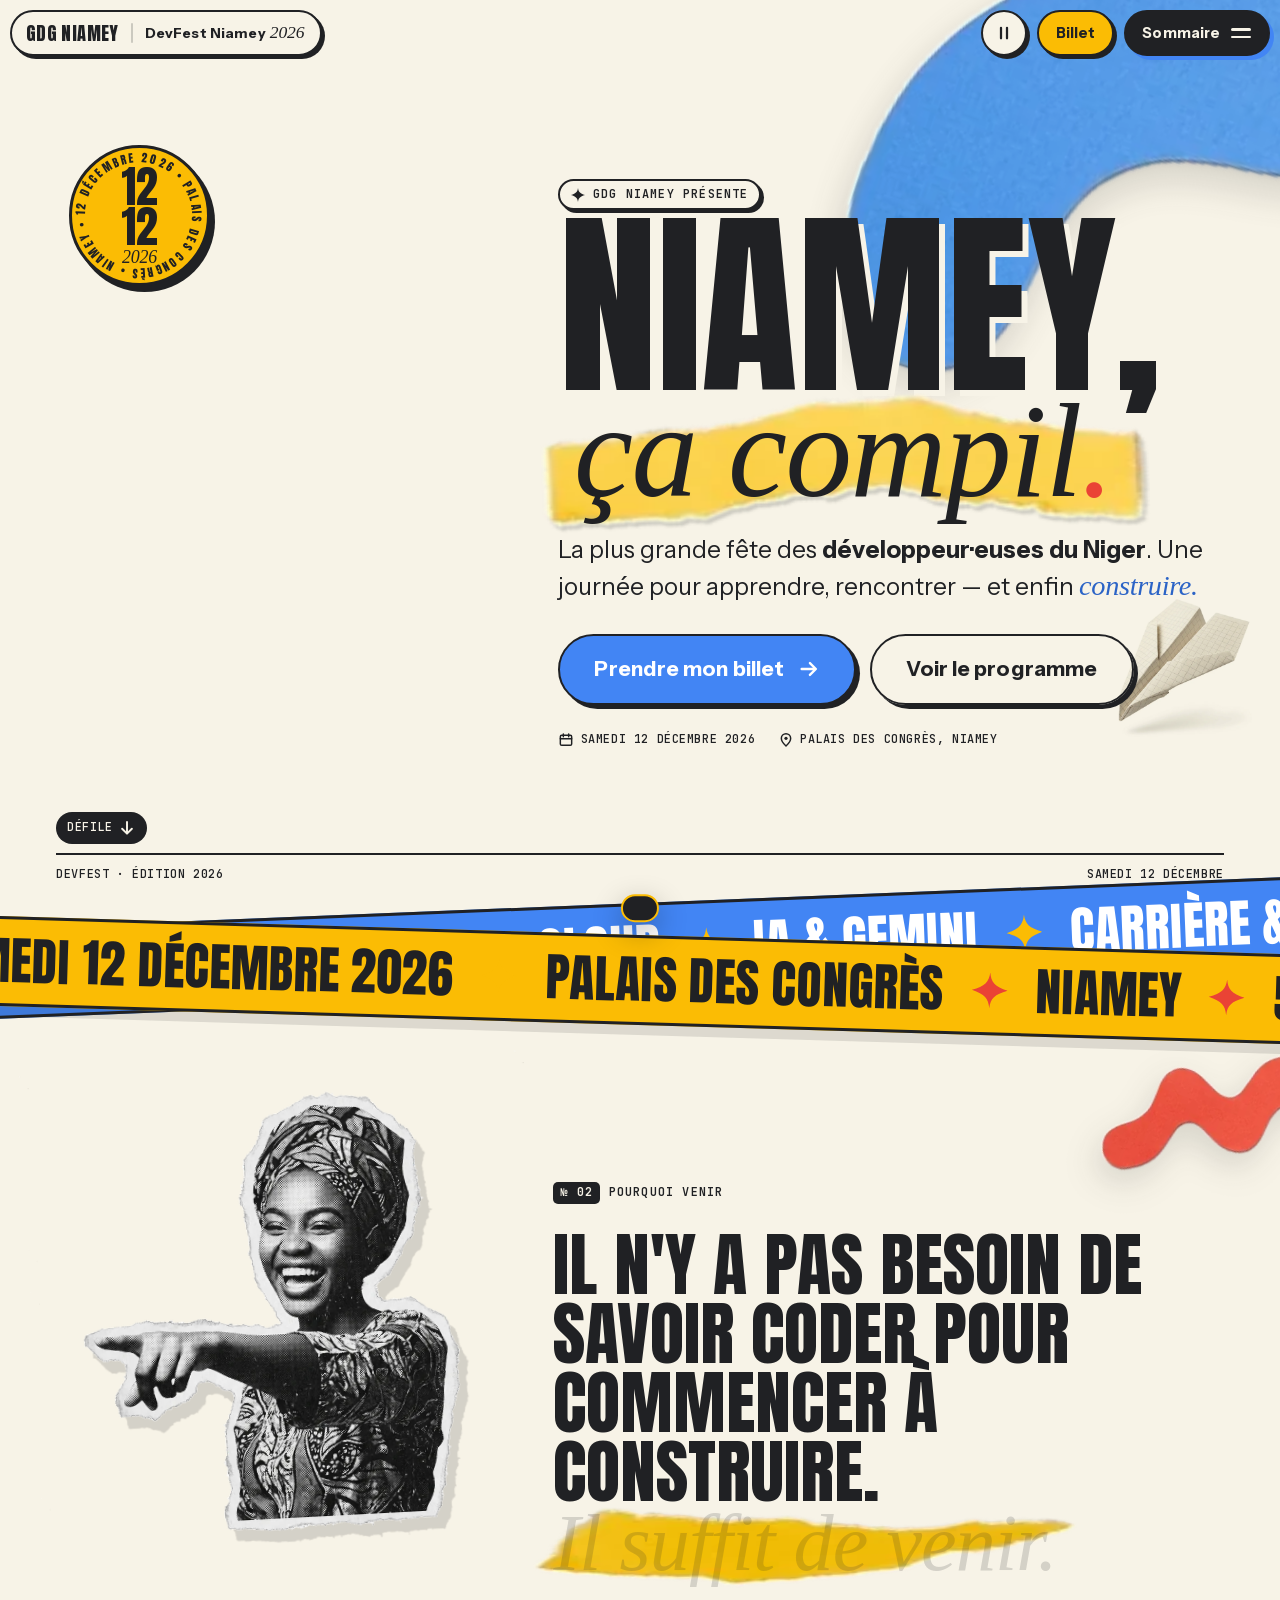
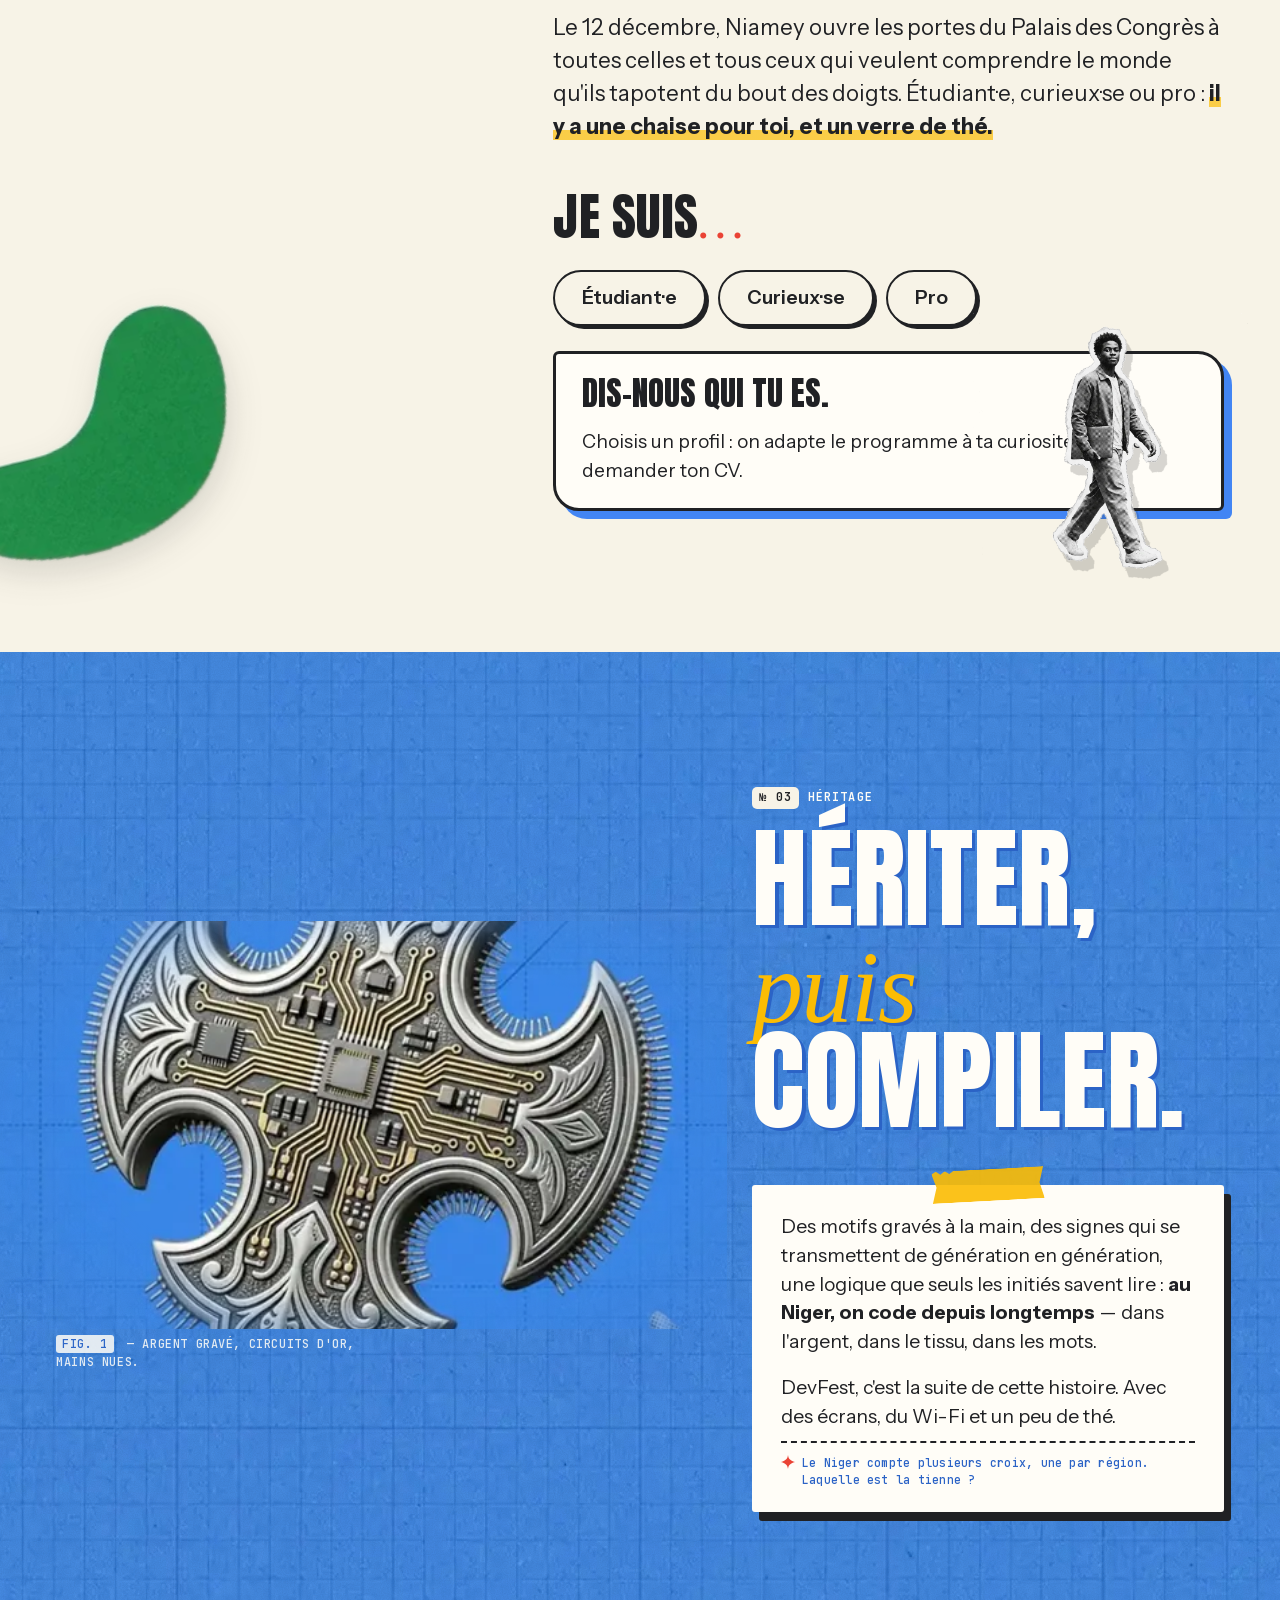
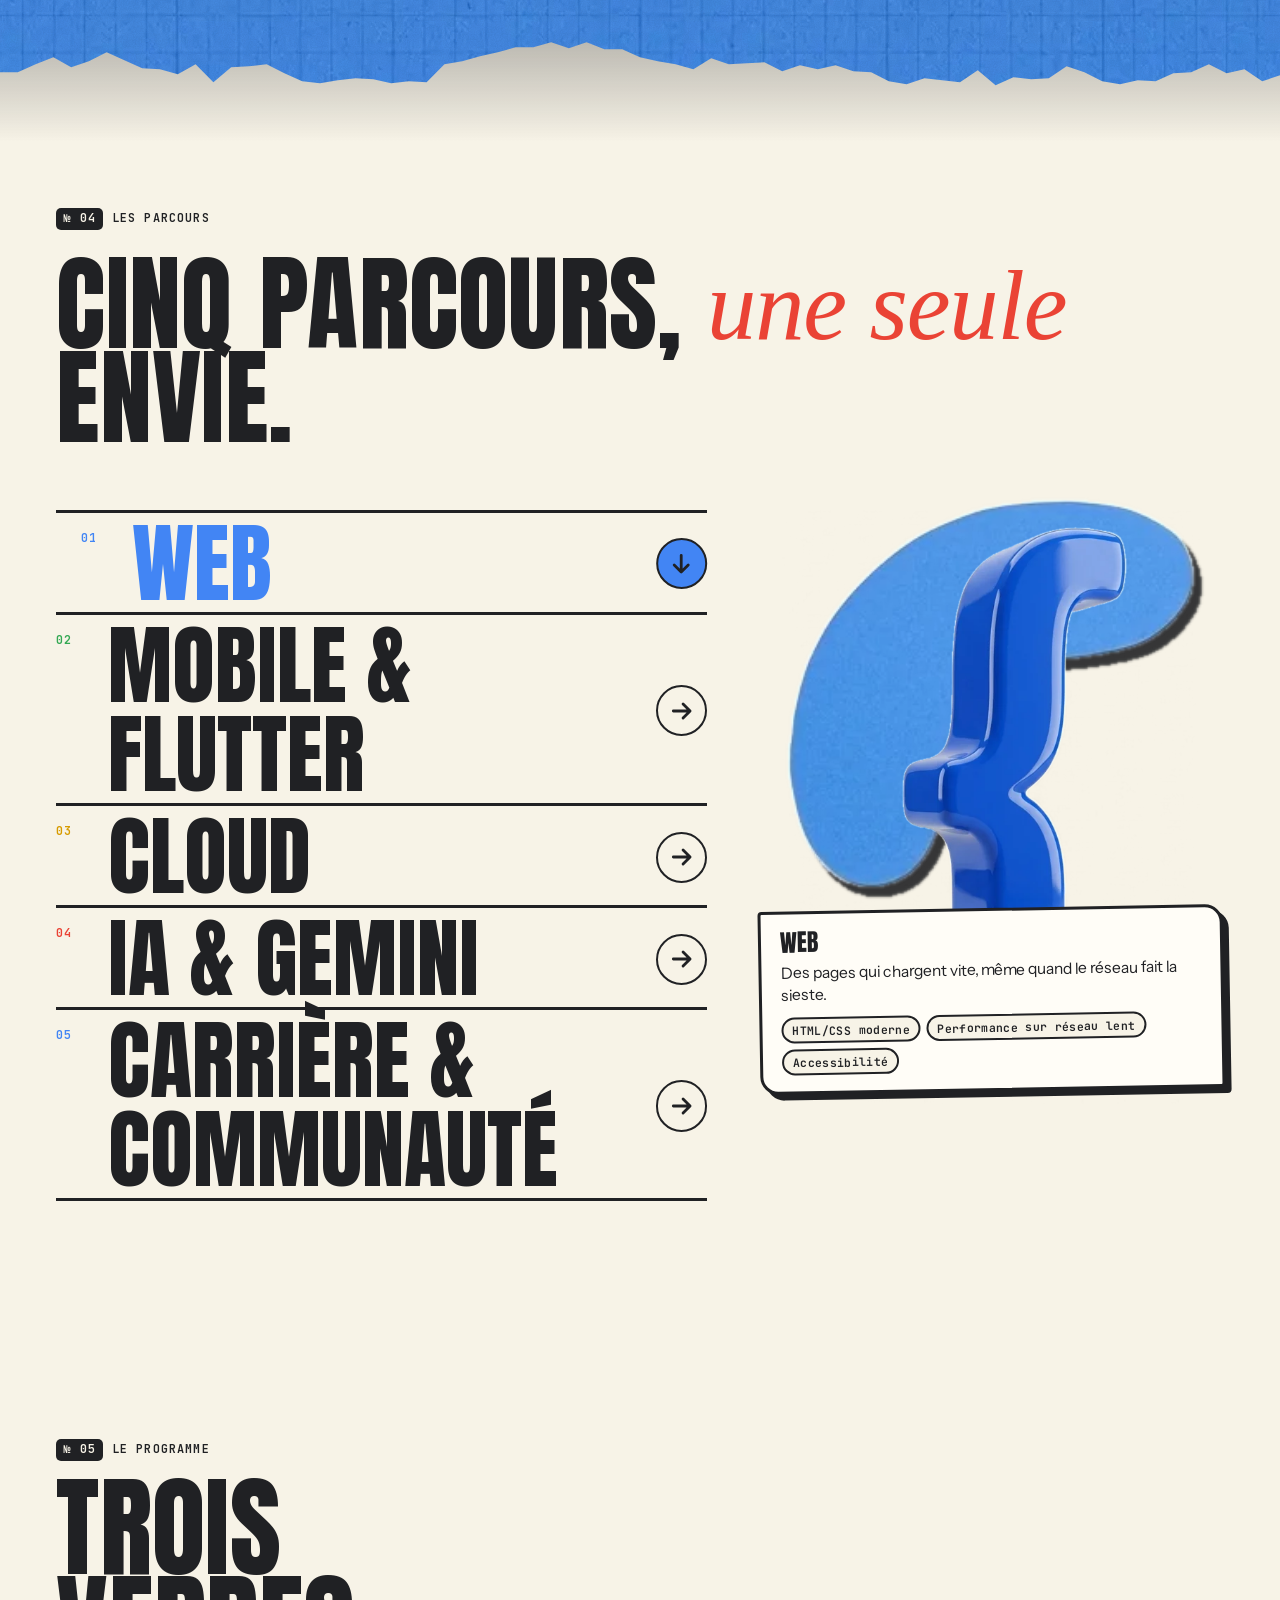
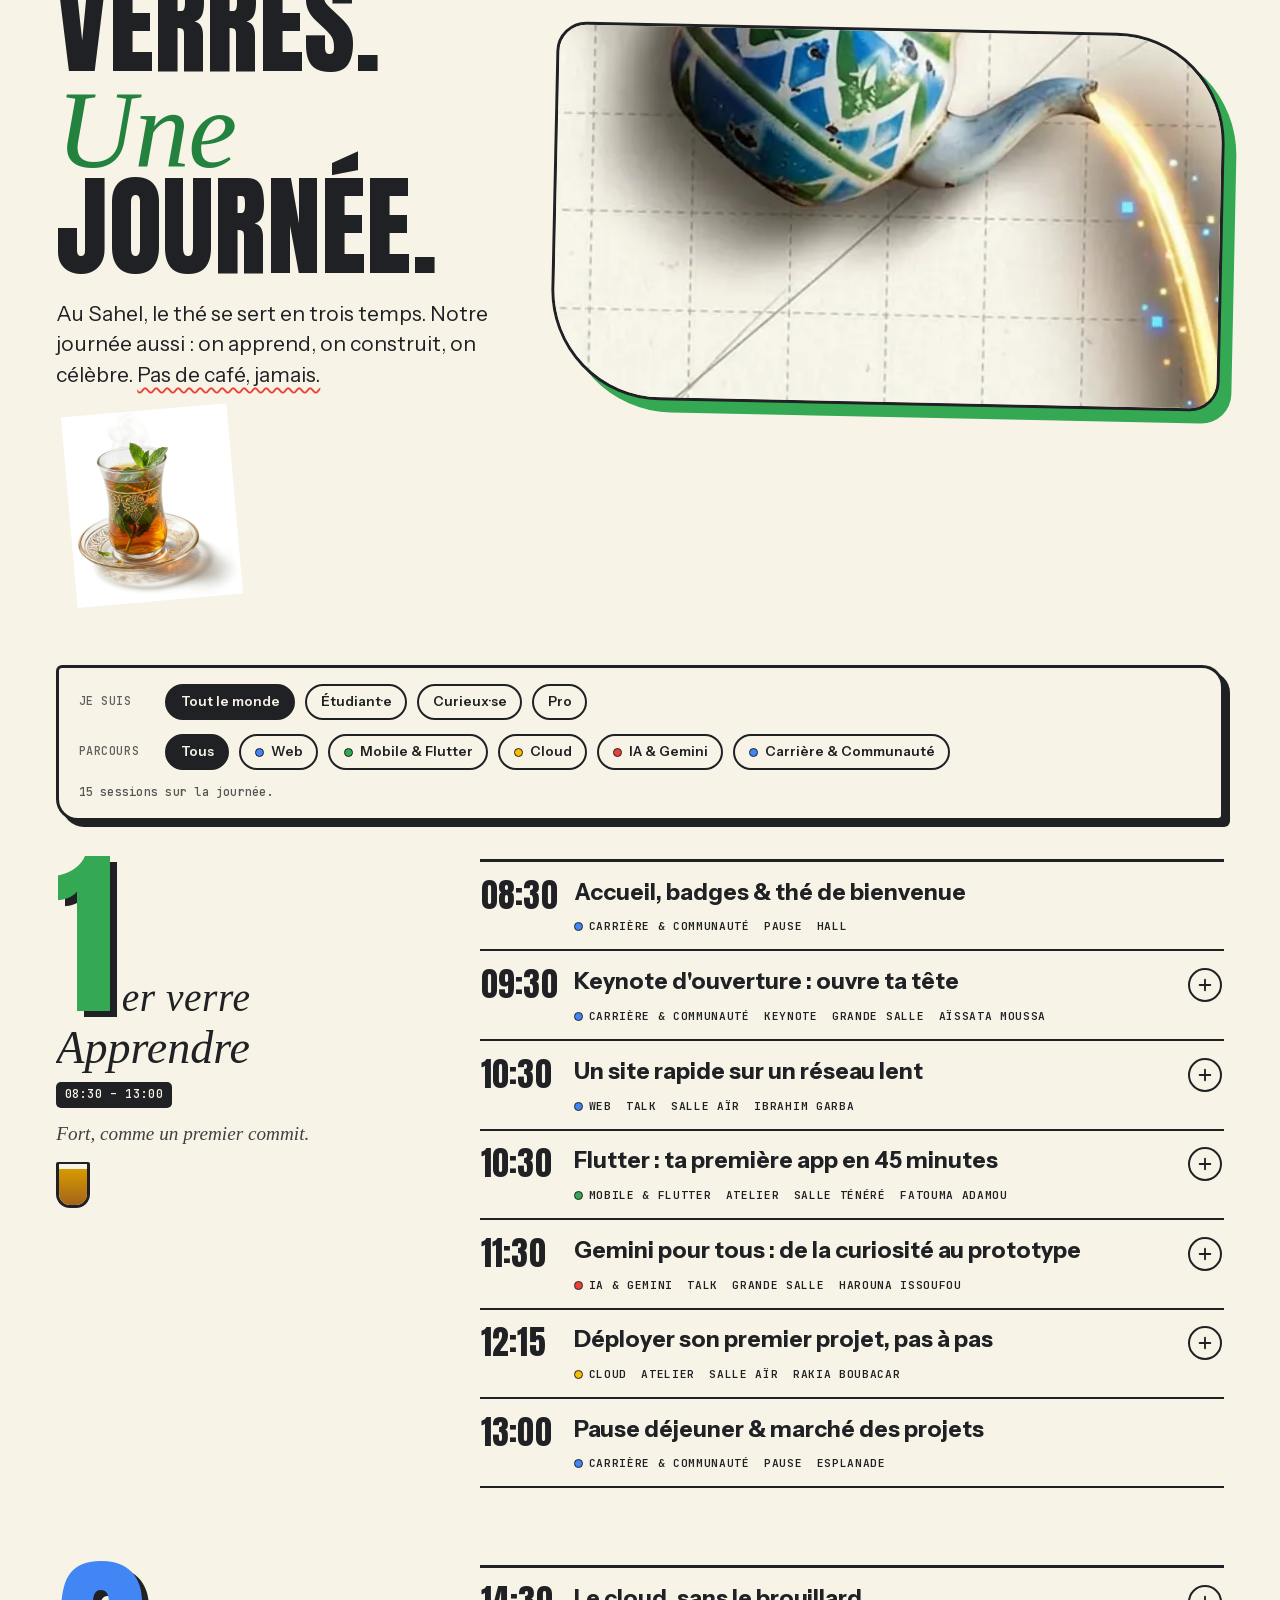
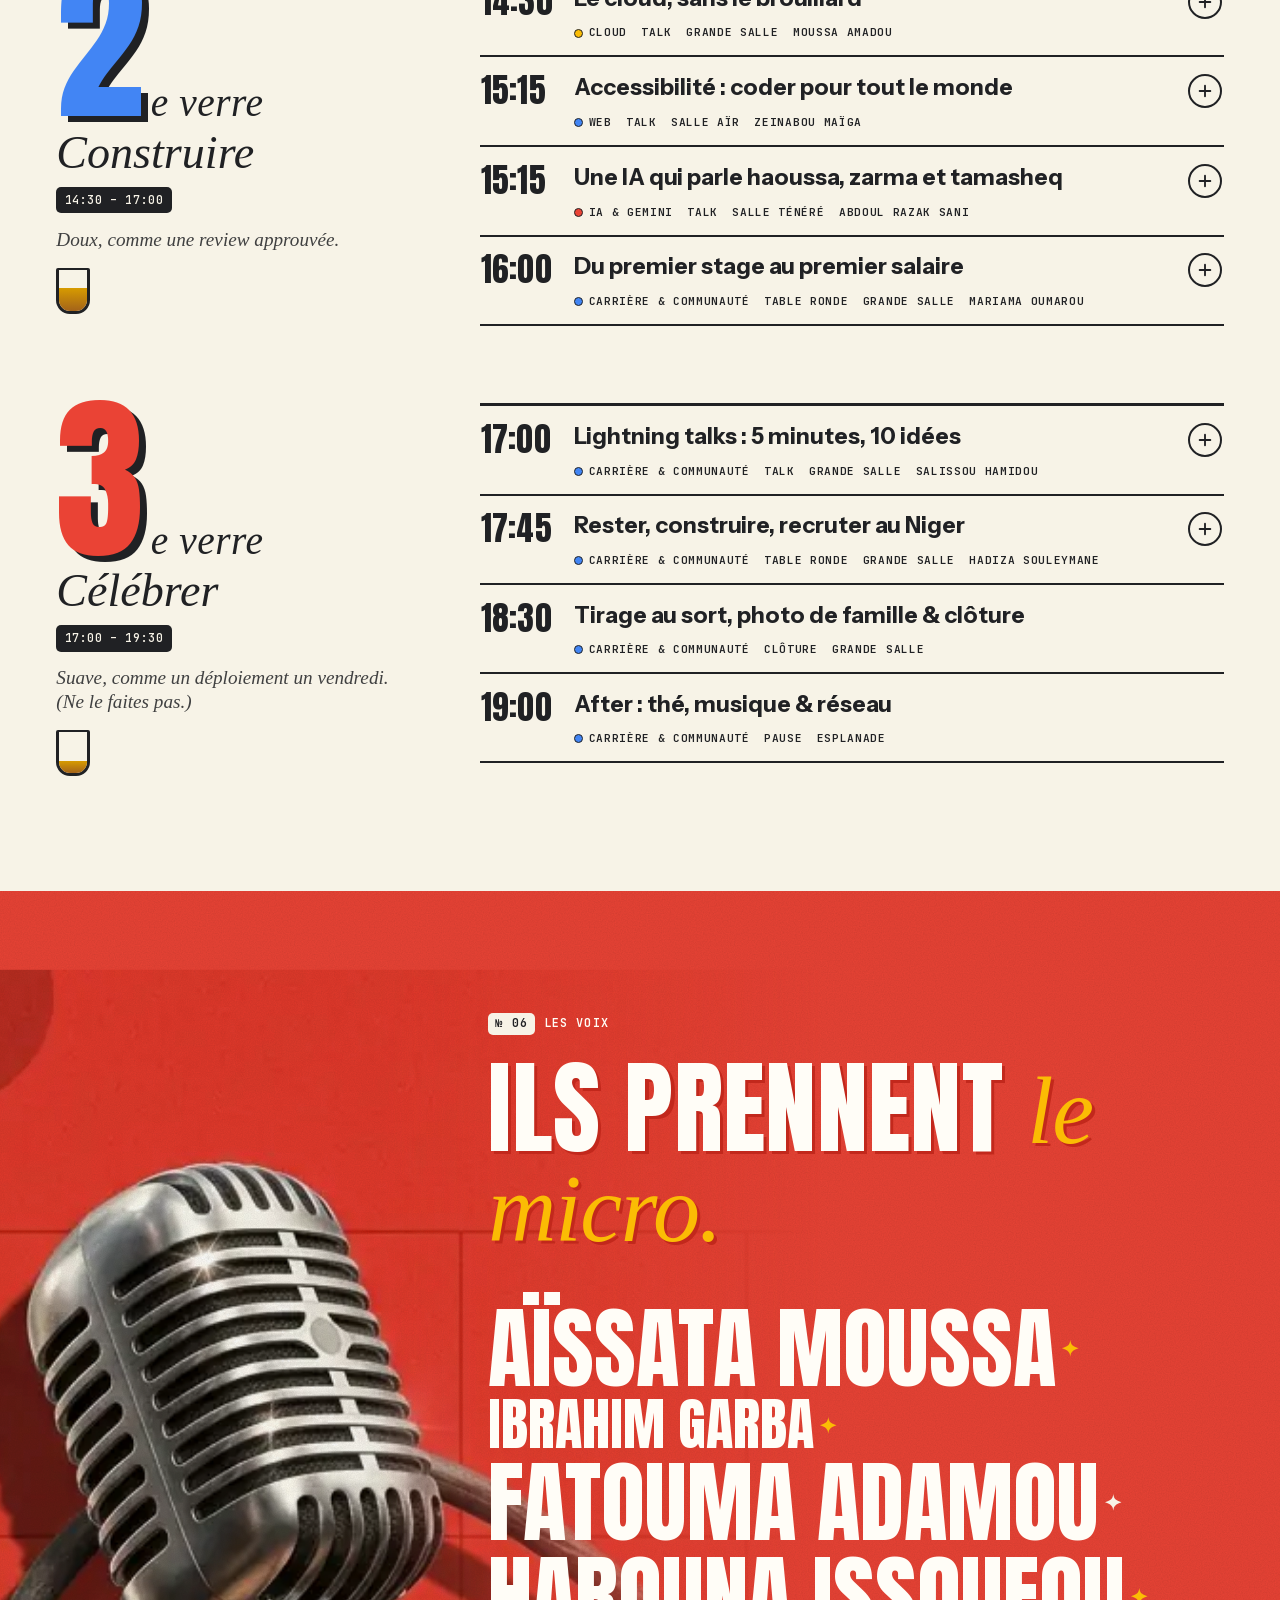
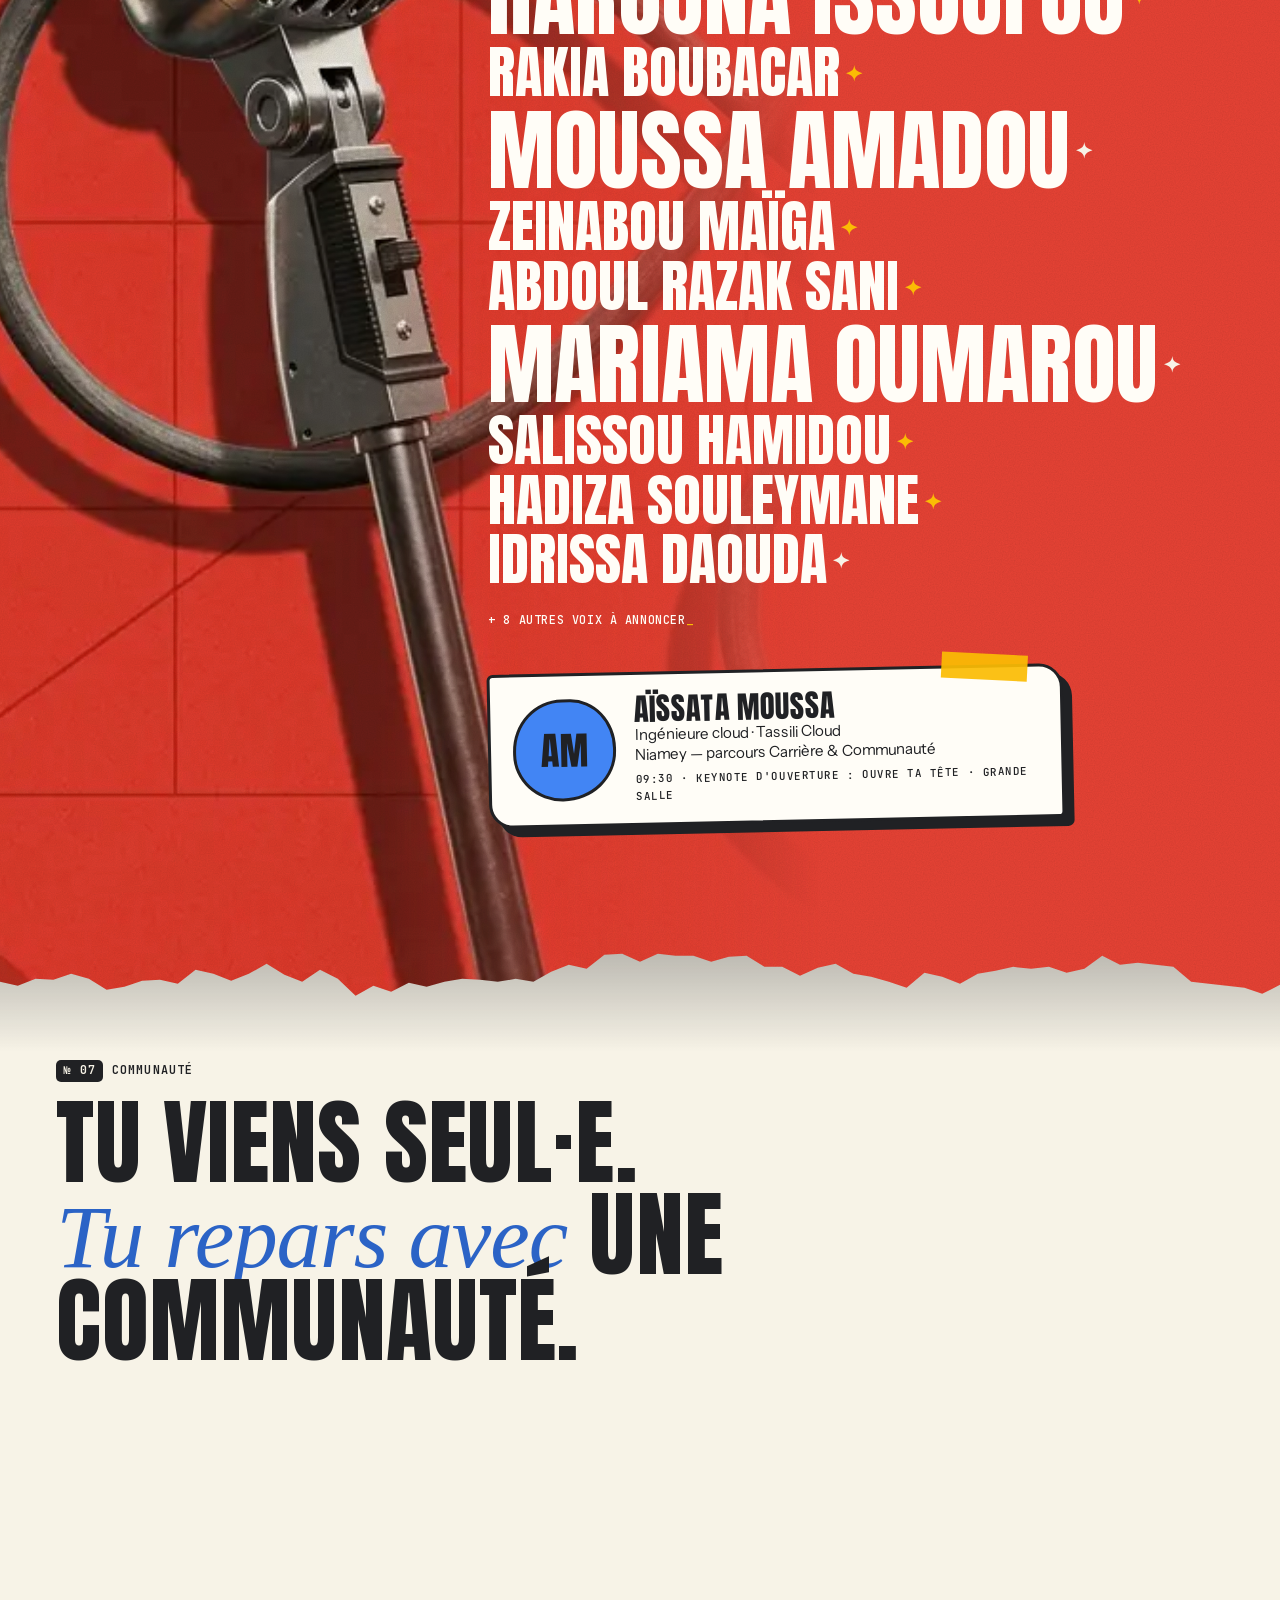
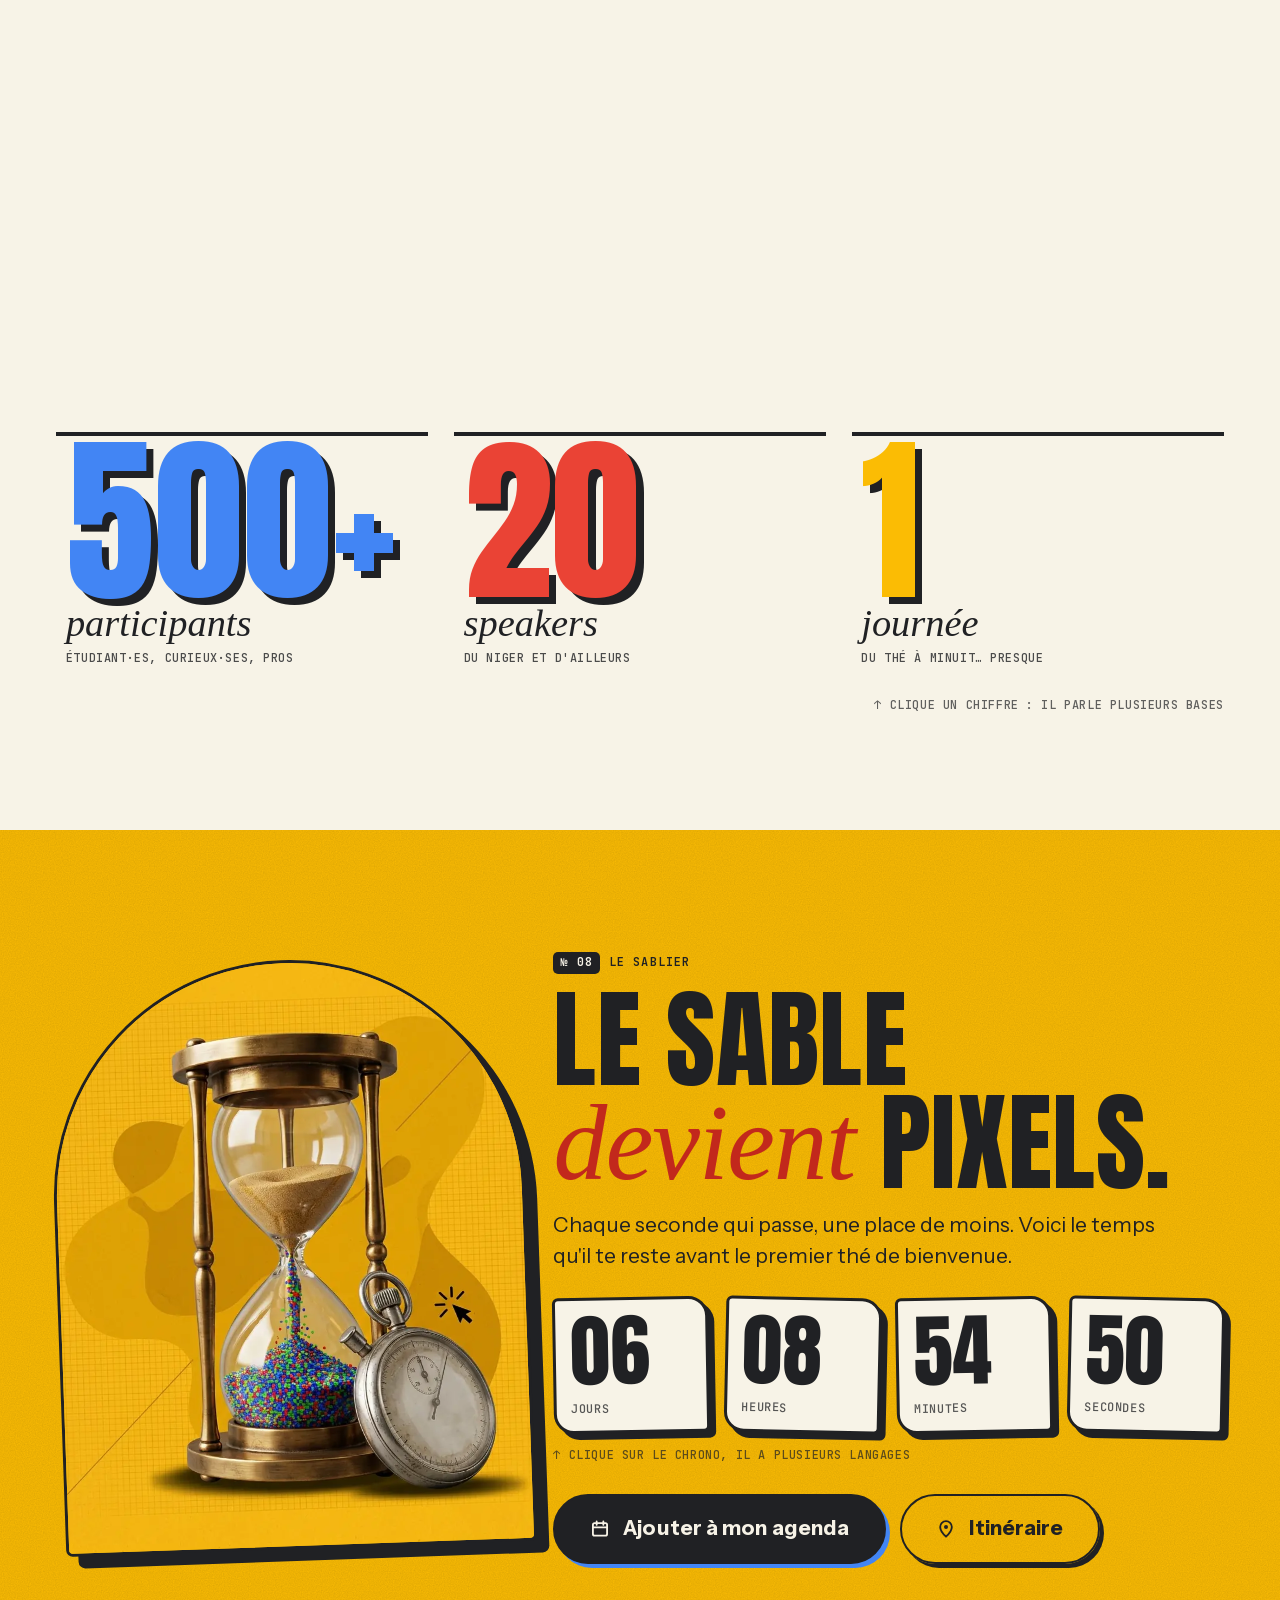
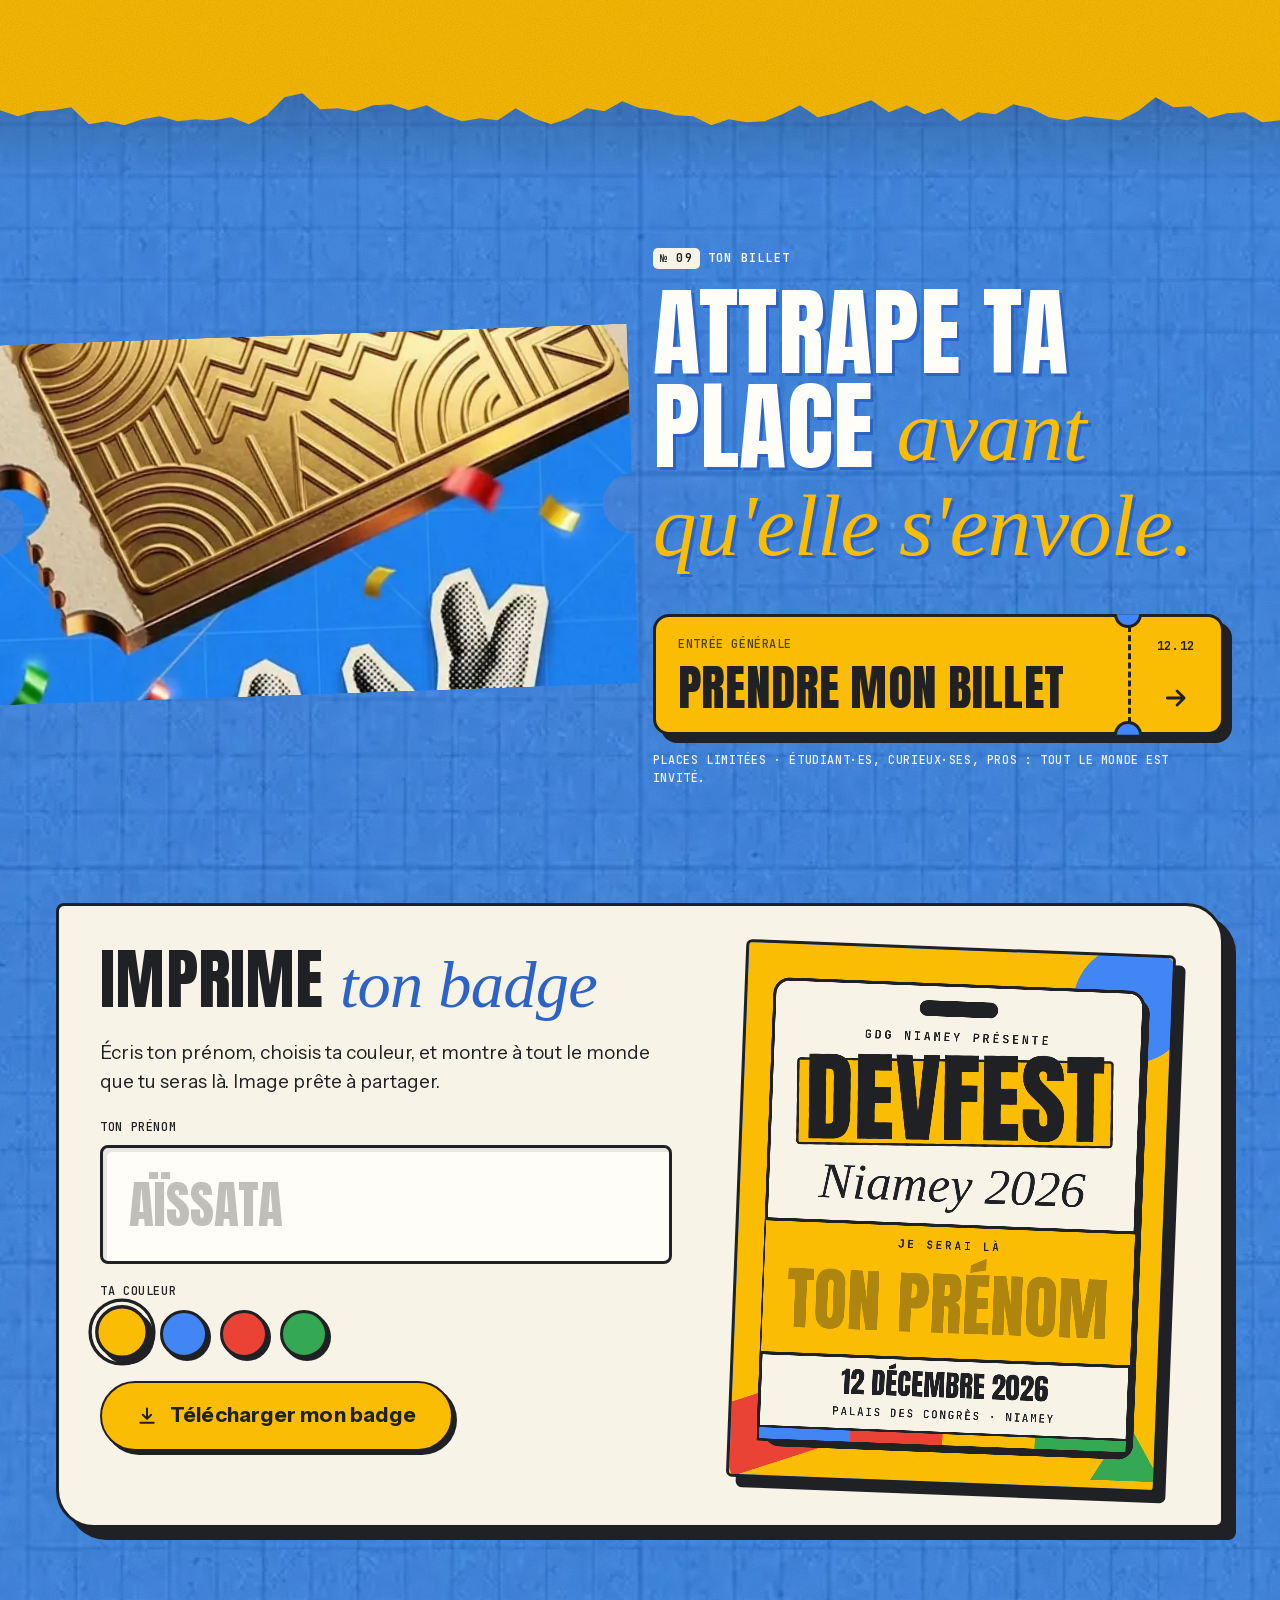
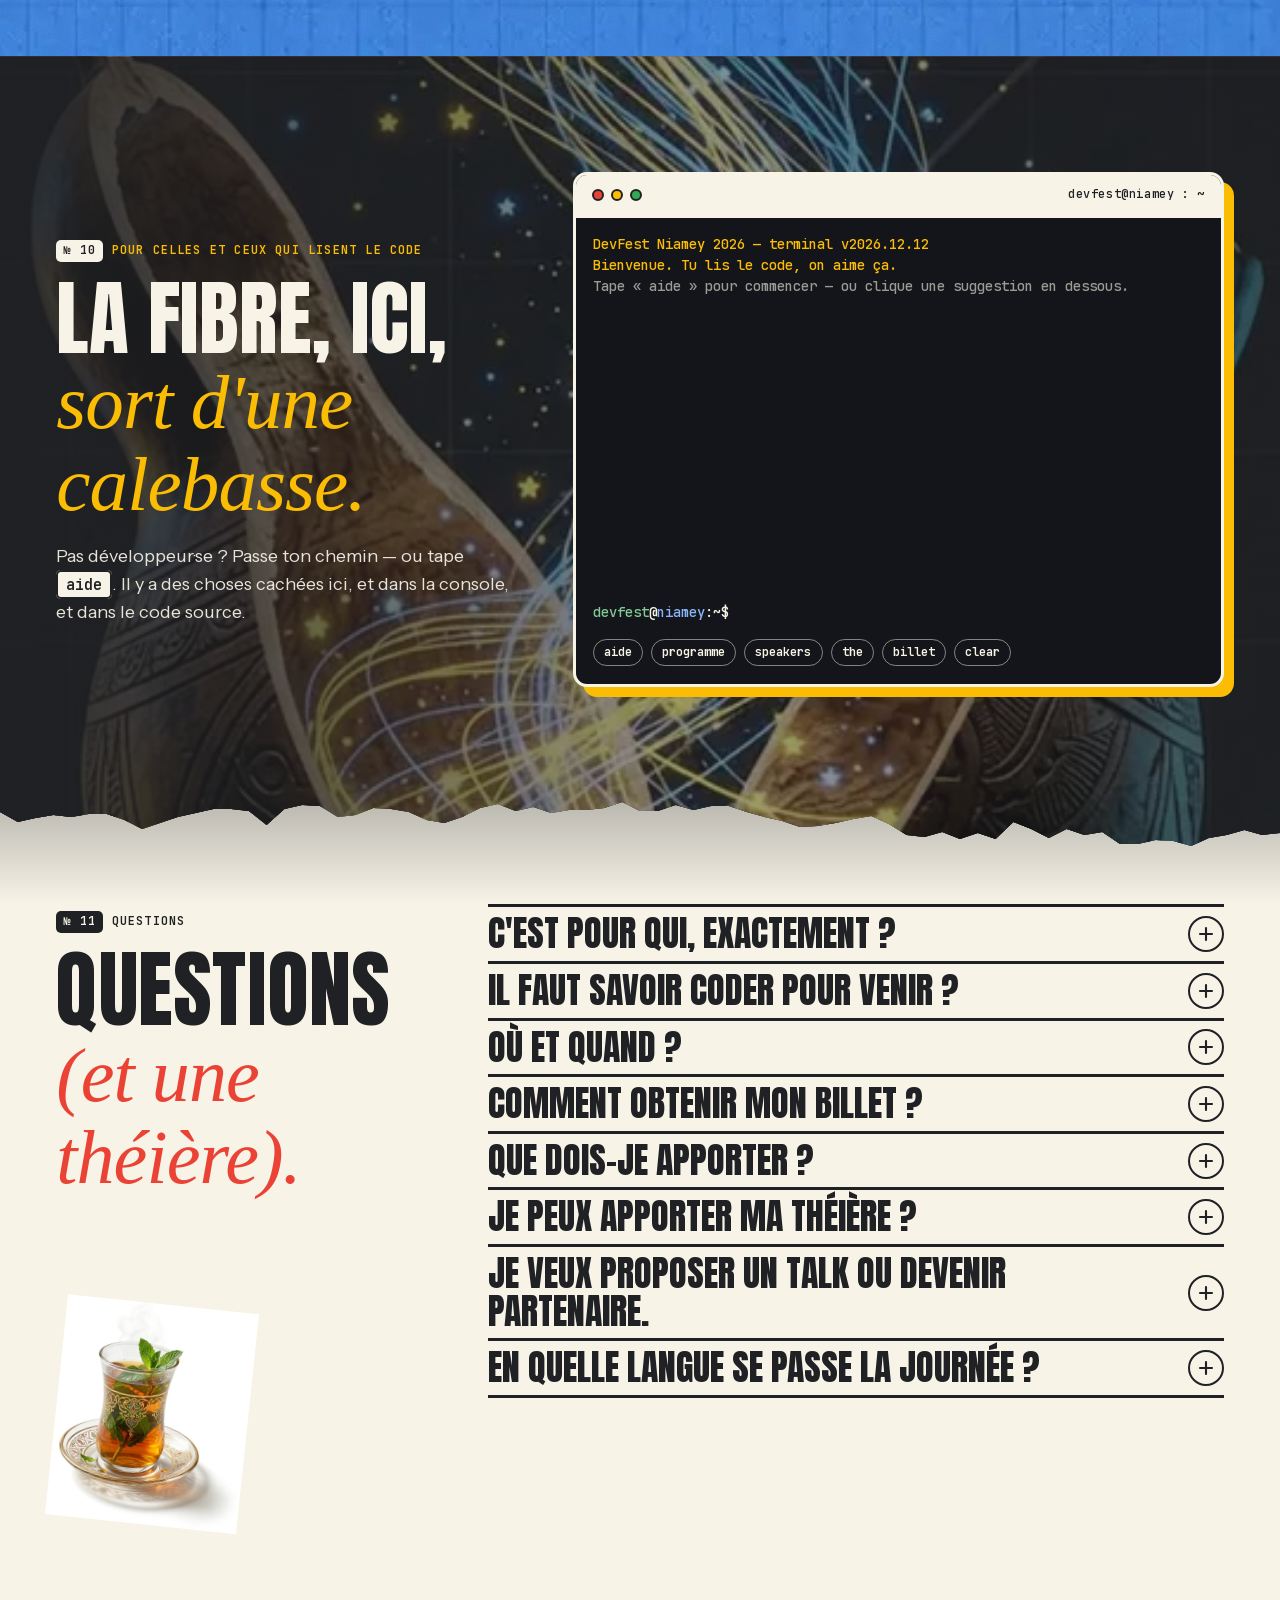
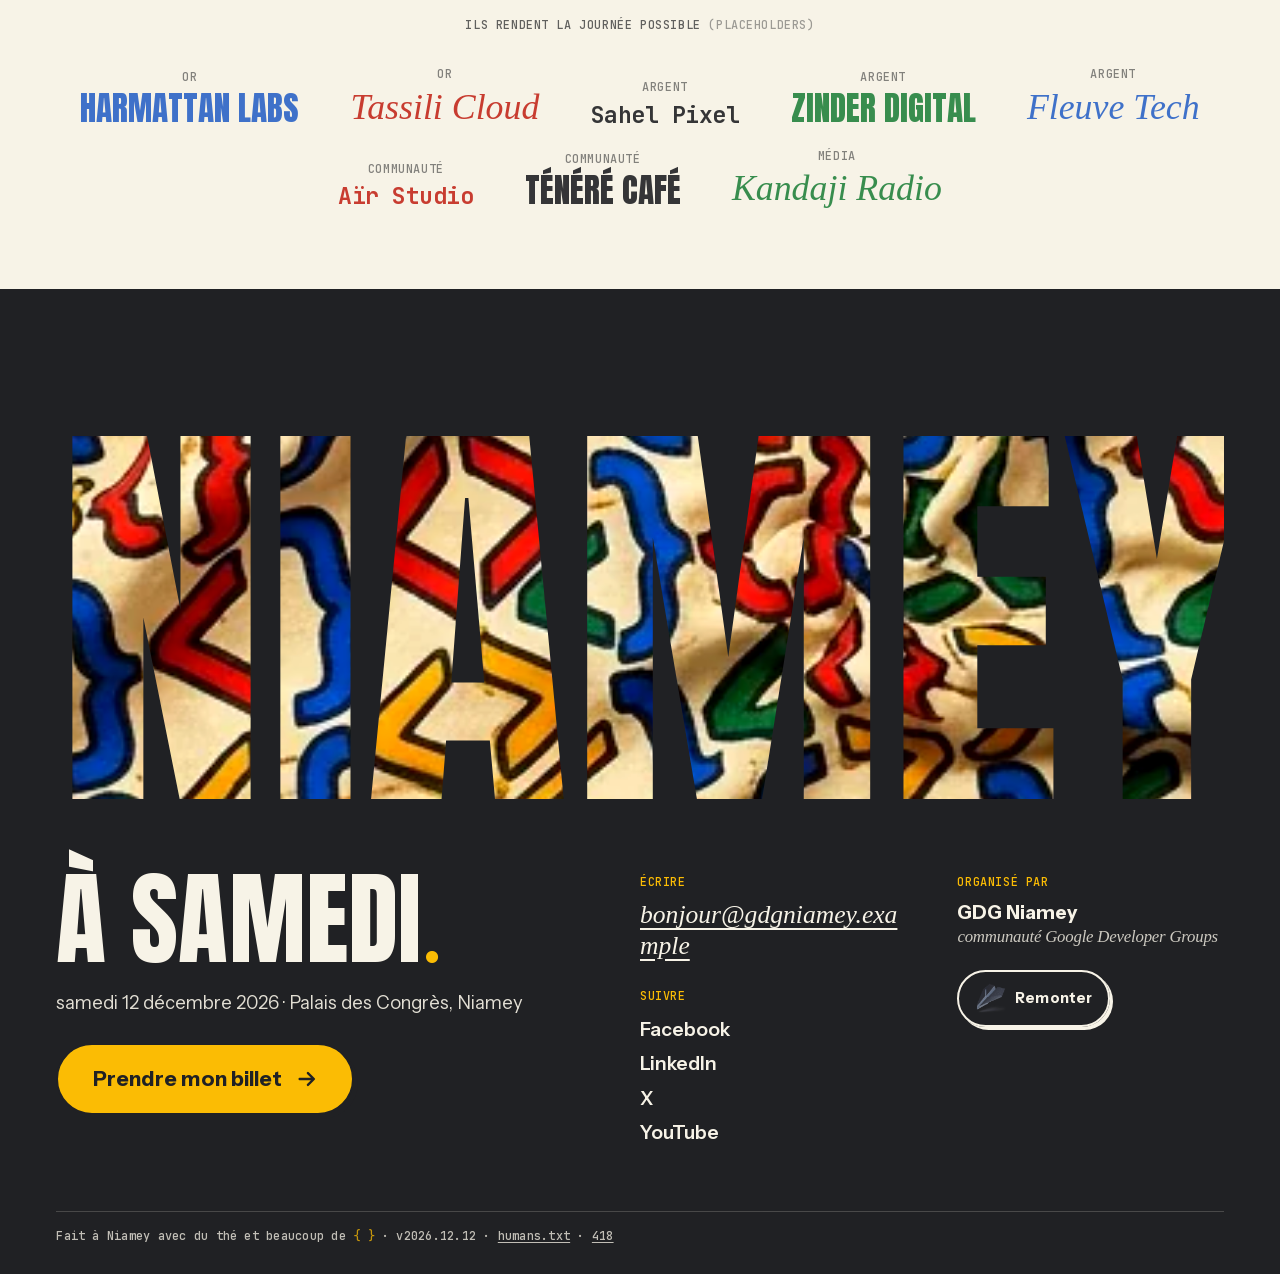
==== index.html @ 2a52db8c "DevFest Niamey 2026 — landing page Co-Authored-By: Claude Sonnet 5.5 <noreply@anthropic.com>" ====
<!doctype html>
<html lang="fr">
<head>
<meta charset="utf-8">
<!--
   ┌──────────────────────────────────────────────────────────────┐
   │  Tu lis le code source de DevFest Niamey 2026. Bon réflexe.  │
   │                                                              │
   │      <GDG Niamey>   const ville = "Niamey";                  │
   │                     ville.compile();  // ✔ 0 erreur         │
   │                                                              │
   │  Easter eggs : il y en a 11. Indices :                       │
   │   1. la console   2. ↑ ↑ ↓ ↓ ← → ← → B A   3. « tea »       │
   │   4. 5 clics sur le logo   5. le sablier   6. les chiffres   │
   │   7. le terminal  8. 418   9. humans.txt   10. le wax  11. ?│
   │  Le contenu vit dans /js/config.js. Tout le reste est du     │
   │  HTML, du CSS et du JS à la main. Pas de framework. Du thé.  │
   └──────────────────────────────────────────────────────────────┘
-->
<meta name="viewport" content="width=device-width, initial-scale=1, viewport-fit=cover">
<title>DevFest Niamey 2026 — Niamey, ça compile · 12 décembre 2026</title>
<meta name="description" content="DevFest Niamey 2026 : la plus grande fête des développeur·euses du Niger. Samedi 12 décembre 2026 au Palais des Congrès. Web, Mobile & Flutter, Cloud, IA & Gemini, Carrière & Communauté. 500+ participants, 20 speakers, 1 journée.">
<meta name="theme-color" content="#4285F4">
<meta name="color-scheme" content="light">
<meta name="author" content="GDG Niamey">
<meta property="og:type" content="website">
<meta property="og:locale" content="fr_FR">
<meta property="og:site_name" content="DevFest Niamey 2026">
<meta property="og:title" content="DevFest Niamey 2026 — Niamey, ça compile">
<meta property="og:description" content="Samedi 12 décembre 2026 · Palais des Congrès · 500+ participants · 20 speakers · 1 journée pour apprendre, rencontrer et construire.">
<meta property="og:image" content="assets/images/A01_open-head-ideas_paper-bg_16x9.jpg">
<meta name="twitter:card" content="summary_large_image">
<link rel="icon" href="data:image/svg+xml,%3Csvg xmlns='http://www.w3.org/2000/svg' viewBox='0 0 64 64'%3E%3Crect width='64' height='64' rx='14' fill='%23202124'/%3E%3Cpath d='M24 14c-6 0-8 3-8 8v6c0 3-2 4-5 4 3 0 5 1 5 4v6c0 5 2 8 8 8' fill='none' stroke='%234285F4' stroke-width='5' stroke-linecap='round'/%3E%3Cpath d='M40 14c6 0 8 3 8 8v6c0 3 2 4 5 4-3 0-5 1-5 4v6c0 5-2 8-8 8' fill='none' stroke='%23EA4335' stroke-width='5' stroke-linecap='round'/%3E%3Ccircle cx='32' cy='32' r='4.5' fill='%23FBBC04'/%3E%3C/svg%3E">

<link rel="preload" href="fonts/anton-latin.woff2" as="font" type="font/woff2" crossorigin>
<link rel="preload" href="fonts/instrument-serif-italic-latin.woff2" as="font" type="font/woff2" crossorigin>
<link rel="preload" href="media/img/A01_open-head-ideas_paper-bg_9x16.webp" as="image" type="image/webp" media="(max-width: 820px)" fetchpriority="high">
<link rel="preload" href="media/img/A01_open-head-ideas_paper-bg_16x9.webp" as="image" type="image/webp" media="(min-width: 821px)" fetchpriority="high">
<link rel="stylesheet" href="css/base.css">
<link rel="stylesheet" href="css/sections.css">

<script type="application/ld+json" id="ld-event">
{"@context":"https://schema.org","@type":"Event","name":"DevFest Niamey 2026","startDate":"2026-12-12T09:00:00+01:00","endDate":"2026-12-12T19:00:00+01:00","eventAttendanceMode":"https://schema.org/OfflineEventAttendanceMode","location":{"@type":"Place","name":"Palais des Congrès","address":{"@type":"PostalAddress","addressLocality":"Niamey","addressCountry":"NE"}},"organizer":{"@type":"Organization","name":"GDG Niamey"},"inLanguage":"fr"}
</script>
<script>document.documentElement.classList.add('js');</script>
</head>

<body>
<a class="skip" href="#main">Aller au contenu</a>

<!-- ░░ sprite d'icônes ░░ -->
<svg width="0" height="0" style="position:absolute" aria-hidden="true" focusable="false">
  <symbol id="i-arrow" viewBox="0 0 24 24"><path d="M4 12h15M13 5.5 19.5 12 13 18.5" fill="none" stroke="currentColor" stroke-width="2.6" stroke-linecap="round" stroke-linejoin="round"/></symbol>
  <symbol id="i-down" viewBox="0 0 24 24"><path d="M12 4v15M5.5 13 12 19.5 18.5 13" fill="none" stroke="currentColor" stroke-width="2.6" stroke-linecap="round" stroke-linejoin="round"/></symbol>
  <symbol id="i-plus" viewBox="0 0 24 24"><path d="M12 4v16M4 12h16" fill="none" stroke="currentColor" stroke-width="2.8" stroke-linecap="round"/></symbol>
  <symbol id="i-star" viewBox="0 0 24 24"><path d="M12 0c.8 6.6 3.2 9.2 12 12-8.8 2.8-11.2 5.4-12 12-.8-6.6-3.2-9.2-12-12C8.8 9.2 11.2 6.6 12 0Z" fill="currentColor"/></symbol>
  <symbol id="i-pause" viewBox="0 0 24 24"><path d="M8 5v14M16 5v14" fill="none" stroke="currentColor" stroke-width="3" stroke-linecap="round"/></symbol>
  <symbol id="i-play" viewBox="0 0 24 24"><path d="M7 4.5v15l12-7.5Z" fill="currentColor"/></symbol>
  <symbol id="i-close" viewBox="0 0 24 24"><path d="M5 5l14 14M19 5 5 19" fill="none" stroke="currentColor" stroke-width="2.8" stroke-linecap="round"/></symbol>
  <symbol id="i-cal" viewBox="0 0 24 24"><rect x="3.5" y="5" width="17" height="15" rx="2" fill="none" stroke="currentColor" stroke-width="2.2"/><path d="M3.5 10h17M8 3v4M16 3v4" fill="none" stroke="currentColor" stroke-width="2.2" stroke-linecap="round"/></symbol>
  <symbol id="i-pin" viewBox="0 0 24 24"><path d="M12 21s7-6.2 7-11.5A7 7 0 0 0 5 9.5C5 14.800 12 21 12 21Z" fill="none" stroke="currentColor" stroke-width="2.2"/><circle cx="12" cy="9.5" r="2.4" fill="currentColor"/></symbol>
  <symbol id="i-dl" viewBox="0 0 24 24"><path d="M12 3v12m-5-4.500 5 5 5-5M4 20h16" fill="none" stroke="currentColor" stroke-width="2.4" stroke-linecap="round" stroke-linejoin="round"/></symbol>
</svg>

<div class="paper" aria-hidden="true"></div>
<canvas id="fx" aria-hidden="true"></canvas>
<div class="progress" aria-hidden="true"><i></i></div>

<!-- ░░░░░░░░░░░░ BARRE ░░░░░░░░░░░░ -->
<header class="bar" id="bar">
  <a class="bar__brand" href="#accueil" id="logo" aria-label="DevFest Niamey 2026 — retour à l'accueil">
    <img class="bar__logo" src="assets/logo-devfest.svg" alt="" width="120" height="30"
         onerror="this.hidden=true;this.nextElementSibling.hidden=false">
    <span class="bar__wordmark" hidden>GDG&nbsp;Niamey</span>
    <span class="bar__sep" aria-hidden="true"></span>
    <span class="bar__name"><b>DevFest</b> Niamey<i class="serif"> 2026</i></span>
  </a>
  <div class="bar__right">
    <button class="icon-btn" id="calm" type="button" aria-pressed="false" aria-label="Mettre les animations en pause" title="Animations : en pause / en marche">
      <svg class="ic ic--pause" width="18" height="18"><use href="#i-pause"/></svg>
      <svg class="ic ic--play" width="18" height="18"><use href="#i-play"/></svg>
    </button>
    <a class="btn btn--yellow btn--sm bar__ticket" data-cfg-href="event.ticketUrl" href="#billet" target="_blank" rel="noopener"><span>Billet</span></a>
    <button class="btn btn--ink btn--sm menu-btn" id="menu-btn" type="button" aria-expanded="false" aria-controls="toc">
      <span class="menu-btn__t">Sommaire</span>
      <span class="menu-btn__bars" aria-hidden="true"><i></i><i></i></span>
    </button>
  </div>
</header>

<!-- ░░░░░░░░░░░░ SOMMAIRE ░░░░░░░░░░░░ -->
<div class="toc" id="toc" role="dialog" aria-modal="true" aria-label="Sommaire" hidden>
  <div class="toc__inner">
    <p class="toc__kicker mono">Sommaire · édition 2026</p>
    <ol class="toc__list">
      <li><a href="#accueil"><span class="toc__n mono">01</span><span class="toc__t">Ouvre ta tête</span></a></li>
      <li><a href="#pourquoi"><span class="toc__n mono">02</span><span class="toc__t">Pour <i class="serif">qui&nbsp;?</i></span></a></li>
      <li><a href="#heritage"><span class="toc__n mono">03</span><span class="toc__t">Héritage</span></a></li>
      <li><a href="#parcours"><span class="toc__n mono">04</span><span class="toc__t">Cinq <i class="serif">parcours</i></span></a></li>
      <li><a href="#programme"><span class="toc__n mono">05</span><span class="toc__t">Trois <i class="serif">verres</i></span></a></li>
      <li><a href="#voix"><span class="toc__n mono">06</span><span class="toc__t">Les voix</span></a></li>
      <li><a href="#communaute"><span class="toc__n mono">07</span><span class="toc__t">Communauté</span></a></li>
      <li><a href="#sablier"><span class="toc__n mono">08</span><span class="toc__t">Le <i class="serif">sablier</i></span></a></li>
      <li><a href="#billet"><span class="toc__n mono">09</span><span class="toc__t">Ton billet</span></a></li>
      <li><a href="#code"><span class="toc__n mono">10</span><span class="toc__t">&lt;code/&gt;</span></a></li>
      <li><a href="#faq"><span class="toc__n mono">11</span><span class="toc__t">Questions</span></a></li>
    </ol>
    <p class="toc__foot mono">samedi 12 décembre 2026 · Palais des Congrès · Niamey</p>
  </div>
</div>

<main id="main">

<!-- ░░░░░░░░░░░░ 01 · ACCUEIL ░░░░░░░░░░░░ -->
<section class="hero" id="accueil" aria-labelledby="hero-title">
  <div class="hero__art" data-vid-wrap>
    <picture>
      <source media="(max-width: 820px)" type="image/webp" srcset="media/img/A01_open-head-ideas_paper-bg_9x16.webp">
      <img class="hero__poster" src="media/img/A01_open-head-ideas_paper-bg_16x9.webp" width="1376" height="768" alt="" fetchpriority="high" decoding="async">
    </picture>
    <video class="hero__video" id="hero-video" muted loop playsinline preload="none" aria-hidden="true" tabindex="-1"></video>
  </div>

  <div class="hero__mast mono" aria-hidden="true">
    <span>DevFest · Édition 2026</span><span class="hero__mast-mid">N°&nbsp;01 · Niamey</span><span>Samedi 12 décembre</span>
  </div>

  <img class="hero__strip" src="media/shapes/hl-yellow-02.webp" alt="" width="228" height="68" aria-hidden="true">
  <img class="hero__blob" src="media/shapes/blob-blue-01.webp" alt="" aria-hidden="true">

  <div class="hero__copy">
    <p class="eyebrow rv"><svg class="ic" width="14" height="14"><use href="#i-star"/></svg> GDG Niamey présente</p>
    <h1 class="hero__title" id="hero-title" aria-label="Niamey, ça compile.">
      <span class="hero__l1 display" aria-hidden="true"><span class="hero__word">Niamey,</span></span>
      <span class="hero__l2 serif" aria-hidden="true"><span class="typed" id="typed">ça compile</span><span class="caret">.</span></span>
    </h1>
    <p class="hero__lede rv">La plus grande fête des <b>développeur·euses du&nbsp;Niger</b>. Une journée pour apprendre, rencontrer&nbsp;— et enfin <i class="serif">construire.</i></p>
    <div class="hero__cta rv">
      <a class="btn btn--blue btn--lg" data-cfg-href="event.ticketUrl" href="#billet" target="_blank" rel="noopener" data-confetti>
        <span>Prendre mon billet</span><svg class="ic" width="22" height="22"><use href="#i-arrow"/></svg>
      </a>
      <a class="btn btn--ghost btn--lg" href="#programme"><span>Voir le programme</span></a>
    </div>
    <ul class="hero__facts mono rv" aria-label="L'essentiel">
      <li><svg class="ic" width="16" height="16"><use href="#i-cal"/></svg> <span data-cfg="event.dateLong">samedi 12 décembre 2026</span></li>
      <li><svg class="ic" width="16" height="16"><use href="#i-pin"/></svg> <span><span data-cfg="event.venue">Palais des Congrès</span>, <span data-cfg="event.city">Niamey</span></span></li>
    </ul>
  </div>

  <a class="seal" href="#billet" aria-label="12 décembre 2026, Palais des Congrès de Niamey. Aller à la billetterie">
    <svg class="seal__ring" viewBox="0 0 200 200" aria-hidden="true">
      <defs><path id="seal-path" d="M100,100 m-79,0 a79,79 0 1,1 158,0 a79,79 0 1,1 -158,0"/></defs>
      <text><textPath href="#seal-path" textLength="494" lengthAdjust="spacing">12 DÉCEMBRE 2026 • PALAIS DES CONGRÈS • NIAMEY •&#160;</textPath></text>
    </svg>
    <span class="seal__core" aria-hidden="true"><b class="display">12<br>12</b><i class="serif">2026</i></span>
  </a>

  <img class="hero__plane" src="media/cutouts/B03_paper-plane.webp" alt="" width="520" height="520" aria-hidden="true" data-depth="0.35" loading="lazy" decoding="async">

  <a class="hero__scroll mono" href="#pourquoi" aria-label="Défiler vers la suite"><span>Défile</span><svg class="ic" width="18" height="18"><use href="#i-down"/></svg></a>
</section>

<!-- ░░░░░░░░░░░░ BANDES (parcours) ░░░░░░░░░░░░ -->
<div class="ticker" aria-hidden="true">
  <div class="band band--blue"><div class="band__track" data-band></div></div>
  <div class="band band--yellow"><div class="band__track band__track--rev" data-band></div></div>
</div>

<!-- ░░░░░░░░░░░░ 02 · POUR QUI ░░░░░░░░░░░░ -->
<section class="why" id="pourquoi" aria-labelledby="why-title">
  <img class="why__blob why__blob--a" src="media/shapes/blob-green-07.webp" alt="" aria-hidden="true" loading="lazy" data-depth="-0.12">
  <img class="why__blob why__blob--b" src="media/shapes/blob-red-02.webp" alt="" aria-hidden="true" loading="lazy" data-depth="0.1">

  <figure class="why__woman" data-depth="0.08">
    <img src="media/cutouts/B05_woman-pointing.webp" alt="Une femme rit en pointant du doigt vers le texte" width="780" height="720" loading="lazy" decoding="async">
  </figure>

  <div class="why__text">
    <p class="eyebrow"><span class="num">№ 02</span> Pourquoi venir</p>
    <h2 class="why__big" id="why-title" data-words>
      Il n'y a pas besoin de savoir coder pour commencer à construire. <span class="hl"><em class="serif">Il suffit de venir.</em></span>
    </h2>
    <p class="why__small rv">Le 12&nbsp;décembre, Niamey ouvre les portes du Palais des Congrès à toutes celles et tous ceux qui veulent comprendre le monde qu'ils tapotent du bout des doigts. Étudiant·e, curieux·se ou pro&nbsp;: <b>il y a une chaise pour toi, et un verre de thé.</b></p>
  </div>

  <div class="who rv" id="who" role="group" aria-labelledby="who-title">
    <h3 class="who__title display" id="who-title">Je suis<span class="serif">…</span></h3>
    <div class="who__chips" id="who-chips" role="radiogroup" aria-label="Ton profil"></div>
    <div class="who__out" id="who-out" aria-live="polite"></div>
  </div>

  <img class="why__man" src="media/cutouts/B06_man-walking.webp" alt="" width="420" height="720" aria-hidden="true" loading="lazy" decoding="async" data-depth="-0.18">
</section>

<!-- ░░░░░░░░░░░░ 03 · HÉRITAGE ░░░░░░░░░░░░ -->
<section class="heritage tear" id="heritage" aria-labelledby="heritage-title">
  <div class="heritage__grain" aria-hidden="true"></div>
  <div class="heritage__media">
    <div class="vframe vframe--tilt" data-vid="V03" role="img" aria-label="Une croix d'Agadez en argent, transformée en puce électronique, tourne lentement"></div>
    <p class="heritage__caption mono" aria-hidden="true"><span>fig.&nbsp;1</span> — argent gravé, circuits d'or, mains nues.</p>
  </div>
  <div class="heritage__copy">
    <p class="eyebrow eyebrow--light"><span class="num">№ 03</span> Héritage</p>
    <h2 class="heritage__title display" id="heritage-title" data-words>Hériter,<br><span class="serif">puis</span> compiler.</h2>
    <div class="note note--tape rv">
      <p>Des motifs gravés à la main, des signes qui se transmettent de génération en génération, une logique que seuls les initiés savent lire&nbsp;: <b>au Niger, on code depuis longtemps</b> — dans l'argent, dans le tissu, dans les mots.</p>
      <p>DevFest, c'est la suite de cette histoire. Avec des écrans, du Wi-Fi et un peu de thé.</p>
      <p class="note__aside mono"><svg class="ic" width="14" height="14"><use href="#i-star"/></svg> Le Niger compte plusieurs croix, une par région. Laquelle est la tienne&nbsp;?</p>
    </div>
  </div>
</section>

<!-- ░░░░░░░░░░░░ 04 · PARCOURS ░░░░░░░░░░░░ -->
<section class="tracks after-tear" id="parcours" aria-labelledby="tracks-title">
  <div class="tracks__head">
    <p class="eyebrow"><span class="num">№ 04</span> Les parcours</p>
    <h2 class="display tracks__title" id="tracks-title" data-words>Cinq parcours, <span class="serif">une seule</span> envie.</h2>
  </div>
  <div class="tracks__body">
    <ol class="tracks__list" id="tracks-list"></ol>
    <div class="tracks__stage" id="tracks-stage" aria-hidden="true"></div>
  </div>
</section>

<!-- ░░░░░░░░░░░░ 05 · PROGRAMME ░░░░░░░░░░░░ -->
<section class="prog" id="programme" aria-labelledby="prog-title">
  <div class="prog__top">
    <div class="prog__intro">
      <p class="eyebrow"><span class="num">№ 05</span> Le programme</p>
      <h2 class="display prog__title" id="prog-title" data-words>Trois verres.<br><span class="serif">Une</span> journée.</h2>
      <p class="prog__lede rv">Au Sahel, le thé se sert en trois temps. Notre journée aussi&nbsp;: on apprend, on construit, on célèbre. <button class="linkish" type="button" id="egg-418" data-egg="418">Pas de café, jamais.</button></p>
      <div class="prog__glass" aria-hidden="true">
        <img src="media/cutouts/B07_tea-glass.webp" alt="" width="420" height="540" loading="lazy" decoding="async">
      </div>
    </div>
    <div class="prog__video">
      <div class="vframe vframe--paper" data-vid="V02" role="img" aria-label="Une théière verse un filet de lumière pixelisée dans un verre de thé"></div>
    </div>
  </div>

  <div class="prog__filters" role="group" aria-label="Filtrer le programme">
    <div class="pf" id="pf-aud"><span class="pf__label mono">Je suis</span></div>
    <div class="pf" id="pf-track"><span class="pf__label mono">Parcours</span></div>
  </div>

  <div class="agenda" id="agenda" data-aud=""></div>
</section>

<!-- ░░░░░░░░░░░░ 06 · LES VOIX ░░░░░░░░░░░░ -->
<section class="voices tear" id="voix" aria-labelledby="voices-title">
  <div class="voices__art" aria-hidden="true">
    <img src="media/img/A06_vintage-microphone_red-bg_4x3.webp" alt="" width="1200" height="896" loading="lazy" decoding="async" data-depth="0.06">
  </div>
  <div class="voices__body">
    <p class="eyebrow eyebrow--light"><span class="num">№ 06</span> Les voix</p>
    <h2 class="display voices__title" id="voices-title" data-words>Ils prennent <span class="serif">le micro.</span></h2>
    <ul class="lineup" id="lineup"></ul>
    <p class="lineup__more mono" id="lineup-more"></p>
    <div class="vcard" id="vcard" aria-live="polite"></div>
  </div>
</section>

<!-- ░░░░░░░░░░░░ 07 · COMMUNAUTÉ ░░░░░░░░░░░░ -->
<section class="crowd after-tear" id="communaute" aria-labelledby="crowd-title">
  <div class="crowd__head">
    <p class="eyebrow"><span class="num">№ 07</span> Communauté</p>
    <h2 class="display crowd__title" id="crowd-title" data-words>Tu viens seul·e.<br><span class="serif">Tu repars avec</span> une communauté.</h2>
  </div>
  <div class="crowd__stage">
    <div class="vframe vframe--bleed" data-vid="V04" role="img" aria-label="Deux accolades géantes, bleue et rouge, encadrent une foule joyeuse aux bras levés"></div>
    <img class="crowd__confetti" src="media/cutouts/B04_confetti.webp" alt="" width="900" height="900" aria-hidden="true" loading="lazy" data-depth="0.15">
  </div>
  <ul class="stats" id="stats" aria-label="Chiffres clés"></ul>
</section>

<!-- ░░░░░░░░░░░░ 08 · SABLIER ░░░░░░░░░░░░ -->
<section class="sand tear" id="sablier" aria-labelledby="sand-title">
  <div class="sand__art">
    <div class="sand__arch"><img src="media/img/A08_hourglass-pixels-stopwatch_yellow-bg_1x1.webp" alt="Un sablier en laiton dont le sable devient des pixels de couleur, un chronomètre posé contre lui" width="1024" height="1024" loading="lazy" decoding="async"></div>
  </div>
  <div class="sand__copy">
    <p class="eyebrow"><span class="num">№ 08</span> Le sablier</p>
    <h2 class="display sand__title" id="sand-title" data-words>Le sable <span class="serif">devient</span> pixels.</h2>
    <p class="sand__lede rv">Chaque seconde qui passe, une place de moins. Voici le temps qu'il te reste avant le premier thé de bienvenue.</p>
    <button class="clock" id="clock" type="button" aria-label="Compte à rebours. Cliquer pour changer le format d'affichage" title="Clique : décimal, binaire, hexadécimal, timestamp Unix">
      <span class="clock__cell"><b class="display" data-u="d">00</b><small class="mono">jours</small></span>
      <span class="clock__cell"><b class="display" data-u="h">00</b><small class="mono">heures</small></span>
      <span class="clock__cell"><b class="display" data-u="m">00</b><small class="mono">minutes</small></span>
      <span class="clock__cell"><b class="display" data-u="s">00</b><small class="mono">secondes</small></span>
    </button>
    <p class="clock__sr sr-only" id="clock-sr" aria-live="off"></p>
    <p class="clock__hint mono" id="clock-hint" aria-hidden="true">↑ clique sur le chrono, il a plusieurs langages</p>
    <div class="sand__cta rv">
      <button class="btn btn--ink btn--lg" type="button" id="ics"><svg class="ic" width="20" height="20"><use href="#i-cal"/></svg><span>Ajouter à mon agenda</span></button>
      <a class="btn btn--ghost btn--lg" data-cfg-href="event.mapUrl" href="#" target="_blank" rel="noopener"><svg class="ic" width="20" height="20"><use href="#i-pin"/></svg><span>Itinéraire</span></a>
    </div>
  </div>
</section>

<!-- ░░░░░░░░░░░░ 09 · BILLET ░░░░░░░░░░░░ -->
<section class="ticket after-tear" id="billet" aria-labelledby="ticket-title">
  <div class="ticket__grain" aria-hidden="true"></div>
  <div class="ticket__media">
    <div class="vframe vframe--ticket" data-vid="V05" role="img" aria-label="Une main attrape un ticket doré entouré de confettis"></div>
  </div>
  <div class="ticket__copy">
    <p class="eyebrow eyebrow--light"><span class="num">№ 09</span> Ton billet</p>
    <h2 class="display ticket__title" id="ticket-title" data-words>Attrape ta place <span class="serif">avant qu'elle s'envole.</span></h2>
    <a class="stub" data-cfg-href="event.ticketUrl" href="#" target="_blank" rel="noopener" data-confetti>
      <span class="stub__l"><small class="mono">Entrée générale</small><b class="display">Prendre mon billet</b></span>
      <span class="stub__r" aria-hidden="true"><i class="mono">12.12</i><svg class="ic" width="26" height="26"><use href="#i-arrow"/></svg></span>
    </a>
    <p class="ticket__fine mono">Places limitées · étudiant·es, curieux·ses, pros : tout le monde est invité.</p>
  </div>

  <div class="badge" id="badge">
    <div class="badge__form">
      <h3 class="display badge__title">Imprime <span class="serif">ton badge</span></h3>
      <p class="badge__lede">Écris ton prénom, choisis ta couleur, et montre à tout le monde que tu seras là. Image prête à partager.</p>
      <label class="field" for="badge-name"><span class="mono">Ton prénom</span>
        <input id="badge-name" name="badge-name" type="text" maxlength="18" autocomplete="given-name" placeholder="Aïssata" spellcheck="false">
      </label>
      <fieldset class="swatches">
        <legend class="mono">Ta couleur</legend>
        <div class="swatches__row" id="badge-colors"></div>
      </fieldset>
      <button class="btn btn--yellow btn--lg" type="button" id="badge-dl"><svg class="ic" width="20" height="20"><use href="#i-dl"/></svg><span>Télécharger mon badge</span></button>
      <p class="badge__msg mono" id="badge-msg" aria-live="polite"></p>
    </div>
    <div class="badge__preview">
      <canvas id="badge-canvas" width="1080" height="1350" role="img" aria-label="Aperçu de ton badge DevFest Niamey 2026"></canvas>
    </div>
  </div>
</section>

<!-- ░░░░░░░░░░░░ 10 · CODE ░░░░░░░░░░░░ -->
<section class="code tear" id="code" aria-labelledby="code-title">
  <div class="code__bg" aria-hidden="true">
    <div class="vframe vframe--cover" data-vid="V06"></div>
    <div class="code__veil"></div>
  </div>
  <div class="code__head">
    <p class="eyebrow eyebrow--light"><span class="num">№ 10</span> Pour celles et ceux qui lisent le code</p>
    <h2 class="display code__title" id="code-title" data-words>La fibre, ici, <span class="serif">sort d'une calebasse.</span></h2>
    <p class="code__lede">Pas développeur·se&nbsp;? Passe ton chemin&nbsp;— ou tape <kbd>aide</kbd>. Il y a des choses cachées ici, et dans la console, et dans le code source.</p>
  </div>
  <div class="term" id="term">
    <div class="term__bar" aria-hidden="true"><i></i><i></i><i></i><span class="mono">devfest@niamey&nbsp;:&nbsp;~</span></div>
    <div class="term__out mono" id="term-out" role="log" aria-live="polite" aria-label="Sortie du terminal"></div>
    <form class="term__form mono" id="term-form" autocomplete="off">
      <label for="term-in" class="term__ps"><span class="g">devfest</span><span class="w">@</span><span class="b">niamey</span><span class="w">:~$</span></label>
      <input id="term-in" type="text" spellcheck="false" autocapitalize="off" autocorrect="off" aria-label="Commande">
    </form>
    <div class="term__chips" id="term-chips" aria-label="Commandes suggérées"></div>
  </div>
</section>

<!-- ░░░░░░░░░░░░ 11 · FAQ ░░░░░░░░░░░░ -->
<section class="faq after-tear" id="faq" aria-labelledby="faq-title">
  <div class="faq__head">
    <p class="eyebrow"><span class="num">№ 11</span> Questions</p>
    <h2 class="display faq__title" id="faq-title" data-words>Questions<br><span class="serif">(et une théière).</span></h2>
    <img class="faq__teacup" src="media/cutouts/B07_tea-glass.webp" alt="" width="300" height="380" aria-hidden="true" loading="lazy" data-depth="0.12">
  </div>
  <div class="faq__list" id="faq-list"></div>
</section>

<!-- ░░░░░░░░░░░░ PARTENAIRES ░░░░░░░░░░░░ -->
<section class="partners" aria-labelledby="partners-title">
  <h2 class="partners__title mono" id="partners-title">Ils rendent la journée possible <span id="partners-note">(placeholders)</span></h2>
  <ul class="partners__row" id="partners"></ul>
</section>

</main>

<!-- ░░░░░░░░░░░░ PIED ░░░░░░░░░░░░ -->
<footer class="foot" id="footer">
  <div class="foot__giant" aria-hidden="true"><span class="wax display">Niamey</span></div>
  <div class="foot__grid">
    <div class="foot__col foot__col--big">
      <p class="foot__bye display">À samedi<span class="serif">.</span></p>
      <p class="foot__sub"><span data-cfg="event.dateLong">samedi 12 décembre 2026</span> · <span data-cfg="event.venue">Palais des Congrès</span>, <span data-cfg="event.city">Niamey</span></p>
      <a class="btn btn--yellow btn--lg" data-cfg-href="event.ticketUrl" href="#" target="_blank" rel="noopener" data-confetti><span>Prendre mon billet</span><svg class="ic" width="22" height="22"><use href="#i-arrow"/></svg></a>
    </div>
    <div class="foot__col">
      <h2 class="foot__h mono">Écrire</h2>
      <a class="foot__link" id="mail" data-cfg-mail="event.email" href="#">…</a>
      <h2 class="foot__h mono">Suivre</h2>
      <ul class="foot__links" id="socials"></ul>
    </div>
    <div class="foot__col">
      <h2 class="foot__h mono">Organisé par</h2>
      <p class="foot__org">GDG Niamey<br><span class="serif">communauté Google Developer Groups</span></p>
      <button class="btn btn--ghost-light btn--sm" type="button" id="top"><img src="media/cutouts/B03_paper-plane.webp" alt="" width="34" height="34" aria-hidden="true"><span>Remonter</span></button>
    </div>
  </div>
  <p class="foot__legal mono">Fait à Niamey avec du thé et beaucoup de <code>{ }</code> · v2026.12.12 · <a href="humans.txt">humans.txt</a> · <a href="418.html">418</a></p>
</footer>

<!-- barre collante mobile -->
<a class="sticky-cta btn btn--blue" id="sticky-cta" data-cfg-href="event.ticketUrl" href="#billet" target="_blank" rel="noopener" data-confetti><span>Prendre mon billet</span><svg class="ic" width="20" height="20"><use href="#i-arrow"/></svg></a>

<div class="toast mono" id="toast" role="status" aria-live="polite"></div>

<noscript>
  <div class="noscript">
    <p><b>DevFest Niamey 2026</b> · samedi 12 décembre 2026 · Palais des Congrès, Niamey. Cette page est plus belle avec JavaScript, mais l'événement n'a pas besoin de lui&nbsp;: <a href="https://example.com/devfest-niamey-2026/billets">prendre mon billet</a>.</p>
  </div>
</noscript>

<script src="js/config.js" defer></script>
<script src="js/fx.js" defer></script>
<script src="js/main.js" defer></script>
<script src="js/terminal.js" defer></script>
<script src="js/badge.js" defer></script>
</body>
</html>
---- css/base.css ----
/* ════════════════════════════════════════════════════════════════════
   DEVFEST NIAMEY 2026 — base : tokens, typo, composants, barre, sommaire
   ════════════════════════════════════════════════════════════════════ */

@font-face{font-family:'Anton';src:url(../fonts/anton-latin.woff2) format('woff2');font-weight:400;font-style:normal;font-display:swap}
@font-face{font-family:'Instrument Serif';src:url(../fonts/instrument-serif-latin.woff2) format('woff2');font-weight:400;font-style:normal;font-display:swap}
@font-face{font-family:'Instrument Serif';src:url(../fonts/instrument-serif-italic-latin.woff2) format('woff2');font-weight:400;font-style:italic;font-display:swap}
@font-face{font-family:'Instrument Sans';src:url(../fonts/instrument-sans-latin.woff2) format('woff2');font-weight:400 700;font-style:normal;font-display:swap}
@font-face{font-family:'JetBrains Mono';src:url(../fonts/jetbrains-mono-latin.woff2) format('woff2');font-weight:400 700;font-style:normal;font-display:swap}

:root{
  /* marque : couleurs Google + papier chaud + encre */
  --blue:#4285F4; --red:#EA4335; --yellow:#FBBC04; --green:#34A853;
  --paper:#F7F3E7; --paper-2:#EEE6D2; --paper-3:#E4DAC2; --ink:#202124; --ink-2:#3a3b3f; --white:#FFFDF7;
  --blue-d:#2B63C6; --red-d:#C2281C; --yellow-d:#D79B00; --green-d:#23823D;
  --gut:clamp(18px,4.4vw,76px);
  --edge:clamp(22px,3.6vw,54px);
  --bar-h:64px;
  --f-display:'Anton','Impact','Haettenschweiler','Arial Narrow Bold',sans-serif;
  --f-serif:'Instrument Serif','Iowan Old Style','Palatino Linotype',Georgia,serif;
  --f-sans:'Instrument Sans',system-ui,-apple-system,'Segoe UI',Roboto,sans-serif;
  --f-mono:'JetBrains Mono',ui-monospace,'SF Mono',Menlo,Consolas,monospace;
  --ease:cubic-bezier(.2,.8,.2,1);
  --spring:cubic-bezier(.34,1.56,.64,1);
  --grain:url("data:image/svg+xml,%3Csvg xmlns='http://www.w3.org/2000/svg' width='220' height='220'%3E%3Cfilter id='n'%3E%3CfeTurbulence type='fractalNoise' baseFrequency='.85' numOctaves='2' stitchTiles='stitch'/%3E%3CfeColorMatrix values='0 0 0 0 0 0 0 0 0 0 0 0 0 0 0 0 0 0 .55 0'/%3E%3C/filter%3E%3Crect width='100%25' height='100%25' filter='url(%23n)'/%3E%3C/svg%3E");
}

*,*::before,*::after{box-sizing:border-box}
html{-webkit-text-size-adjust:100%;scroll-behavior:smooth;scroll-padding-top:84px}
body{margin:0;font-family:var(--f-sans);font-size:clamp(16px,.35vw + 15px,19px);line-height:1.55;color:var(--ink);background:var(--paper);overflow-x:clip;-webkit-font-smoothing:antialiased;text-rendering:optimizeLegibility}
[hidden]{display:none!important}
img,video,canvas,svg{display:block;max-width:100%}
img{height:auto}
button,input{font:inherit;color:inherit}
button{cursor:pointer;background:none;border:0;padding:0}
a{color:inherit}
h1,h2,h3,h4,p,ul,ol,figure,dl,dd{margin:0}
ul,ol{padding:0;list-style:none}
b,strong{font-weight:700}
::selection{background:var(--yellow);color:var(--ink)}

/* papier fixe (C01) derrière toute la page */
.paper{position:fixed;inset:0;z-index:-1;background:var(--paper) url(../media/tex/C01_paper-grid.webp) center/cover no-repeat;pointer-events:none}

/* ── accessibilité ── */
.skip{position:fixed;left:12px;top:-80px;z-index:999;background:var(--ink);color:var(--paper);padding:.7em 1.1em;border-radius:10px;font-weight:700;transition:top .2s}
.skip:focus{top:12px}
.sr-only{position:absolute!important;width:1px;height:1px;margin:-1px;padding:0;overflow:hidden;clip:rect(0 0 0 0);white-space:nowrap;border:0}
:focus{outline:none}
:focus-visible{outline:3px solid var(--ink);outline-offset:3px;box-shadow:0 0 0 6px var(--yellow);border-radius:6px}
.sect--ink :focus-visible,.code :focus-visible,.toc :focus-visible,.foot :focus-visible{outline-color:var(--yellow);box-shadow:0 0 0 6px rgba(251,188,4,.25)}

/* ── typographie ── */
.display{font-family:var(--f-display);font-weight:400;text-transform:uppercase;line-height:.9;letter-spacing:.003em}
.serif,em.serif,i.serif{font-family:var(--f-serif);font-style:italic;font-weight:400;text-transform:none;letter-spacing:-.012em}
.mono{font-family:var(--f-mono);font-size:.74rem;line-height:1.5;letter-spacing:.05em;text-transform:uppercase;font-weight:500}
.eyebrow{display:inline-flex;align-items:center;gap:.7em;font:600 .74rem/1 var(--f-mono);letter-spacing:.1em;text-transform:uppercase}
.eyebrow .num{background:var(--ink);color:var(--paper);padding:.42em .6em;border-radius:5px;white-space:nowrap;flex:none}
.eyebrow--light .num{background:var(--paper);color:var(--ink)}
.eyebrow--light{color:var(--white)}
kbd{font:600 .85em var(--f-mono);background:var(--paper);color:var(--ink);padding:.12em .5em;border-radius:5px;border:2px solid var(--ink);box-shadow:2px 2px 0 var(--ink)}
.ic{flex:none}

/* découpe des titres en mots (JS) */
.w{display:inline-block;overflow:hidden;vertical-align:bottom;padding:.26em .1em .14em;margin:-.26em -.1em -.14em}
.wi{display:inline-block;transform:translateY(145%);transition:transform 1s var(--ease);transition-delay:calc(var(--i,0)*55ms)}
.in .wi,.wi.in{transform:none}
.js .rv{opacity:0;transform:translateY(26px);transition:opacity .9s var(--ease),transform .9s var(--ease);transition-delay:var(--d,0ms)}
.js .rv.in{opacity:1;transform:none}

/* mots de manifeste : s'allument au défilement */
.why__big .wd{opacity:.16;transition:opacity .35s linear}
.why__big .wd.on{opacity:1}

/* ── boutons ── */
.btn{--bg:var(--paper);--fg:var(--ink);display:inline-flex;align-items:center;justify-content:center;gap:.65em;font:700 1.02rem/1 var(--f-sans);letter-spacing:.005em;padding:1.02em 1.5em;border-radius:999px;border:2.5px solid var(--ink);background:var(--bg);color:var(--fg);text-decoration:none;box-shadow:4px 4px 0 var(--ink);transition:transform .22s var(--ease),box-shadow .22s var(--ease),background .2s;position:relative;white-space:nowrap;-webkit-tap-highlight-color:transparent}
.btn:hover{transform:translate(-2px,-2px);box-shadow:6px 6px 0 var(--ink)}
.btn:active{transform:translate(3px,3px);box-shadow:1px 1px 0 var(--ink)}
.btn .ic{transition:transform .25s var(--spring)}
.btn:hover .ic{transform:translateX(4px)}
.btn--sm{font-size:.9rem;padding:.8em 1.15em;box-shadow:3px 3px 0 var(--ink)}
.btn--lg{font-size:clamp(1.12rem,.5vw + 1rem,1.3rem);padding:1.1em 1.65em}
.btn--blue{--bg:var(--blue);--fg:#fff}
.btn--yellow{--bg:var(--yellow);--fg:var(--ink)}
.btn--red{--bg:var(--red);--fg:#fff}
.btn--ink{--bg:var(--ink);--fg:var(--paper);box-shadow:4px 4px 0 var(--blue)}
.btn--ink:hover{box-shadow:6px 6px 0 var(--blue)}
.btn--ghost{--bg:transparent;--fg:var(--ink)}
.btn--ghost-light{--bg:transparent;--fg:var(--paper);border-color:var(--paper);box-shadow:3px 3px 0 var(--paper)}
.btn--ghost-light:hover{box-shadow:5px 5px 0 var(--paper)}
.btn--ghost-light img{width:30px;height:30px;mix-blend-mode:screen;filter:invert(1)}

.linkish{font:inherit;text-decoration:underline;text-decoration-style:wavy;text-decoration-color:var(--red);text-underline-offset:.25em;text-decoration-thickness:1.5px;color:inherit}
.linkish:hover{text-decoration-color:var(--blue)}

/* ── chips / filtres ── */
.chip{display:inline-flex;align-items:center;gap:.5em;font:600 .86rem/1 var(--f-sans);padding:.7em 1em;border-radius:999px;border:2px solid var(--ink);background:var(--paper);transition:background .2s,transform .2s var(--spring),box-shadow .2s;-webkit-tap-highlight-color:transparent}
.chip:hover{transform:translateY(-2px);box-shadow:0 3px 0 var(--ink)}
.chip[aria-checked="true"],.chip[aria-pressed="true"]{background:var(--ink);color:var(--paper)}
.chip i.dot{width:.7em;height:.7em;border-radius:50%;background:var(--c,var(--blue));border:1.5px solid currentColor;flex:none}

/* ── barre flottante ── */
.bar{position:fixed;z-index:80;top:max(10px,env(safe-area-inset-top));left:10px;right:10px;display:flex;justify-content:space-between;align-items:center;gap:10px;pointer-events:none;transition:transform .5s var(--ease)}
.bar>*{pointer-events:auto}
.bar.is-hidden{transform:translateY(-130%)}
.bar__brand{display:flex;align-items:center;gap:12px;height:46px;padding:0 16px 0 14px;background:var(--paper);border:2.5px solid var(--ink);border-radius:999px;text-decoration:none;box-shadow:3px 3px 0 var(--ink)}
.bar__logo{height:24px;width:auto;max-width:130px}
.bar__wordmark{font:400 1.15rem/1 var(--f-display);text-transform:uppercase;letter-spacing:.02em}
.bar__sep{width:2px;height:20px;background:var(--ink);opacity:.2;border-radius:2px}
.bar__name{font:700 .88rem/1 var(--f-sans);letter-spacing:.01em;white-space:nowrap}
.bar__name b{font-weight:800}
.bar__name i{font-size:1.25em;line-height:.8}
.bar__right{display:flex;align-items:center;gap:10px}
.icon-btn{width:46px;height:46px;border-radius:50%;background:var(--paper);border:2.5px solid var(--ink);display:grid;place-items:center;box-shadow:3px 3px 0 var(--ink);transition:transform .2s var(--ease),box-shadow .2s}
.icon-btn:hover{transform:translate(-1px,-1px);box-shadow:4px 4px 0 var(--ink)}
.icon-btn .ic--play{display:none}
.icon-btn[aria-pressed="true"] .ic--play{display:block}
.icon-btn[aria-pressed="true"] .ic--pause{display:none}
.menu-btn{gap:.8em;height:46px;padding:0 1.15em}
.menu-btn__bars{display:grid;gap:5px;width:20px}
.menu-btn__bars i{display:block;height:2.5px;background:currentColor;border-radius:2px;transition:transform .35s var(--ease)}
.menu-btn[aria-expanded="true"] .menu-btn__bars i:first-child{transform:translateY(3.7px) rotate(45deg)}
.menu-btn[aria-expanded="true"] .menu-btn__bars i:last-child{transform:translateY(-3.7px) rotate(-45deg)}
.bar__ticket{height:46px}

/* progression : fil Google */
.progress{position:fixed;z-index:90;left:0;right:0;top:0;height:5px;pointer-events:none}
.progress i{display:block;height:100%;width:100%;transform-origin:0 50%;transform:scaleX(var(--p,0));background:linear-gradient(90deg,var(--blue) 0 25%,var(--red) 25% 50%,var(--yellow) 50% 75%,var(--green) 75%)}

/* ── sommaire plein écran ── */
.toc{position:fixed;inset:0;z-index:70;background:var(--ink);color:var(--paper);overflow:auto;clip-path:circle(0 at calc(100% - 60px) 34px);visibility:hidden;transition:clip-path .75s var(--ease),visibility 0s .75s;overscroll-behavior:contain}
.toc[hidden]{display:block}
.toc.is-open{clip-path:circle(150% at calc(100% - 60px) 34px);visibility:visible;transition:clip-path .85s var(--ease),visibility 0s}
.toc__inner{min-height:100%;padding:calc(var(--bar-h) + 40px) var(--gut) 40px;display:flex;flex-direction:column;justify-content:center;gap:22px;max-width:1500px;margin:auto}
.toc__kicker{color:var(--yellow)}
.toc__list{display:grid;grid-template-columns:repeat(2,1fr);column-gap:6vw;counter-reset:toc}
.toc__list li{border-top:1.5px solid rgba(247,243,231,.2)}
.toc__list a{display:flex;align-items:baseline;gap:.9em;text-decoration:none;padding:.18em 0;font:400 clamp(2rem,5.6vw,4.6rem)/1 var(--f-display);text-transform:uppercase;transition:color .2s,transform .35s var(--ease);transform-origin:0 50%}
.toc__list a:hover,.toc__list a:focus-visible{transform:translateX(14px)}
.toc__list li:nth-child(4n+1) a:hover{color:var(--blue)}
.toc__list li:nth-child(4n+2) a:hover{color:var(--red)}
.toc__list li:nth-child(4n+3) a:hover{color:var(--yellow)}
.toc__list li:nth-child(4n) a:hover{color:var(--green)}
.toc__n{font-size:.78rem;color:var(--yellow);min-width:2.2em}
.toc__t i{text-transform:none;color:var(--paper);opacity:.8}
.toc__foot{opacity:.6}
body.toc-open{overflow:hidden}

/* ── confettis, toast ── */
#fx{position:fixed;inset:0;width:100%;height:100%;z-index:95;pointer-events:none}
.toast{position:fixed;z-index:96;left:50%;bottom:max(22px,env(safe-area-inset-bottom));transform:translate(-50%,160%);background:var(--ink);color:var(--paper);padding:.9em 1.3em;border-radius:14px;border:2px solid var(--yellow);max-width:min(92vw,560px);text-align:center;text-transform:none;letter-spacing:.01em;font-size:.82rem;box-shadow:0 10px 30px rgba(0,0,0,.3);transition:transform .55s var(--spring)}
.toast.is-on{transform:translate(-50%,0)}

/* ── barre collante mobile ── */
.sticky-cta{position:fixed;z-index:75;left:50%;translate:-50% 0;width:max-content;max-width:calc(100% - 28px);bottom:max(14px,env(safe-area-inset-bottom));transform:translateY(160%);transition:transform .5s var(--spring);display:none}
.sticky-cta.is-on{transform:none}

.noscript{position:fixed;inset:auto 0 0 0;z-index:200;background:var(--yellow);padding:14px var(--gut);font-weight:600}

/* ── cadres vidéo ── */
.vframe{position:relative;aspect-ratio:16/9;overflow:hidden;isolation:isolate;background:var(--paper-2)}
.vframe picture,.vframe>img,.vframe video{position:absolute;inset:0;width:100%;height:100%;object-fit:cover}
.vframe picture img{width:100%;height:100%;object-fit:cover}
.vframe video{opacity:0;transition:opacity .9s ease}
.vframe.is-live video{opacity:1}
@media (max-width:820px){.vframe{aspect-ratio:9/16;max-height:88vh}}

/* ── bords déchirés (clip-path posé par JS ; plein bord sans JS) ── */
.tear{position:relative;z-index:3;padding-bottom:calc(var(--edge) + clamp(70px,9vw,140px))}
.after-tear{position:relative;z-index:2;margin-top:calc(var(--edge) * -1);padding-top:calc(var(--edge) + clamp(70px,9vw,140px))}
.after-tear::before{content:'';position:absolute;left:0;right:0;top:0;height:calc(var(--edge) * 2.2);background:linear-gradient(rgba(32,33,36,.28),transparent);pointer-events:none;z-index:0}

/* ── reduced motion / pause ── */
@media (prefers-reduced-motion:reduce){
  html{scroll-behavior:auto}
  *,*::before,*::after{animation-duration:.001ms!important;animation-iteration-count:1!important;transition-duration:.001ms!important;transition-delay:0ms!important}
  .js .rv,.wi{opacity:1!important;transform:none!important}
  .why__big .wd{opacity:1}
}
html.calm{scroll-behavior:auto}
html.calm *,html.calm *::before,html.calm *::after{animation-play-state:paused!important}
html.calm .hero__word,html.calm .hero__l2{animation:none!important}
html.calm .js .rv,html.calm .wi{transition:none}

@media (max-width:820px){
  :root{--bar-h:58px}
  .bar__name,.bar__sep{display:none}
  .bar__brand{padding:0 14px}
  .bar__ticket{display:none}
  .sticky-cta{display:inline-flex}
  .toc__list{grid-template-columns:1fr}
  .toc__list a{font-size:clamp(1.9rem,9.4vw,3rem)}
  .toc{clip-path:circle(0 at calc(100% - 46px) 33px)}
  .toc.is-open{clip-path:circle(150% at calc(100% - 46px) 33px)}
}
@media (max-width:420px){
  .menu-btn__t{display:none}
  .menu-btn{width:46px;padding:0;justify-content:center}
}
@media (min-width:821px){ .bar__logo{height:26px} }
/* les décors qui débordent ne doivent jamais élargir la page (mobile) */
section,footer{overflow-x:clip}
---- css/sections.css ----
/* ════════════════════════════════════════════════════════════════════
   DEVFEST NIAMEY 2026 — sections (une composition par chapitre)
   ════════════════════════════════════════════════════════════════════ */

/* grain de papier partagé par les aplats de couleur */
.heritage__grain,.ticket__grain{position:absolute;inset:0;background:var(--grain);opacity:.16;mix-blend-mode:multiply;pointer-events:none;z-index:0}

/* ══════════════ 01 · HERO ══════════════ */
.hero{position:relative;z-index:1;min-height:100svh;padding:calc(var(--bar-h) + 40px) var(--gut) 76px;display:flex;align-items:center;isolation:isolate;overflow:clip}
.hero__art{position:absolute;inset:0;z-index:0;background:var(--paper)}
.hero__poster,.hero__video{position:absolute;inset:0;width:100%;height:100%;object-fit:cover;object-position:14% 62%}
.hero__video{opacity:0;transition:opacity 1.1s ease}
.hero.is-live .hero__video{opacity:1}
.hero__mast{position:absolute;z-index:3;left:var(--gut);right:var(--gut);bottom:16px;display:flex;justify-content:space-between;gap:1rem;border-top:2.5px solid var(--ink);padding-top:.7rem}
.hero__mast-mid{display:none}
.hero__blob{position:absolute;z-index:1;right:-9vw;top:-6vw;width:42vw;max-width:680px;transform:rotate(18deg);opacity:.95;filter:drop-shadow(0 16px 20px rgba(32,33,36,.18));pointer-events:none}
.hero__strip{display:none}

.hero__copy{position:relative;z-index:3;margin-left:auto;width:min(52vw,800px)}
.hero__copy .eyebrow{background:var(--paper);padding:.55em .9em;border:2px solid var(--ink);border-radius:999px;box-shadow:3px 3px 0 var(--ink)}
.hero__title{margin:.55em 0 .35em}
.hero__l1{display:block;font-size:clamp(5.4rem,15.6vw,15.4rem);line-height:.8;color:var(--ink);letter-spacing:-.005em;text-shadow:.03em .03em 0 var(--paper)}
.hero__word{display:inline-block;animation:rise 1.1s var(--ease) both .1s}
.hero__l2{position:relative;display:inline-block;z-index:0;font-size:clamp(3.8rem,10.4vw,10.4rem);line-height:.95;color:var(--ink);margin-top:.02em;padding:0 .16em .04em .12em;min-height:1em;animation:rise 1.1s var(--ease) both .3s}
.hero__l2::before{content:'';position:absolute;inset:5% -2% -6% -3%;z-index:-1;background:url(../media/shapes/hl-yellow-02.webp) 0 50%/100% 100% no-repeat;transform:rotate(-1.4deg);filter:drop-shadow(3px 4px 0 rgba(32,33,36,.2))}
.caret{display:inline-block;color:var(--red);animation:blink 1s steps(1) infinite}
@keyframes blink{50%{opacity:0}}
@keyframes rise{from{opacity:0;transform:translateY(40%) rotate(1.5deg)}to{opacity:1;transform:none}}
.hero__lede{max-width:30em;font-size:clamp(1.08rem,.9vw + .85rem,1.5rem);line-height:1.38;margin-top:.7rem}
.hero__lede b{font-weight:800}
.hero__lede .serif{font-size:1.18em;color:var(--blue-d)}
.hero__cta{display:flex;flex-wrap:wrap;gap:14px;margin-top:1.8rem}
.hero__facts{display:flex;flex-wrap:wrap;gap:.5rem 1.4rem;margin-top:1.6rem}
.hero__facts li{display:flex;align-items:center;gap:.55em}

.seal{position:absolute;z-index:4;left:calc(var(--gut) + 1vw);top:calc(var(--bar-h) + 9vh);width:clamp(112px,11vw,176px);aspect-ratio:1;border-radius:50%;background:var(--yellow);border:3px solid var(--ink);box-shadow:5px 6px 0 var(--ink);display:grid;place-items:center;text-decoration:none;transition:transform .4s var(--spring)}
.seal:hover{transform:rotate(-8deg) scale(1.07)}
.seal__ring{position:absolute;inset:-1px;width:calc(100% + 2px);height:calc(100% + 2px);animation:spin 26s linear infinite}
.seal__ring text{font:400 16.6px var(--f-display);fill:var(--ink);letter-spacing:.04em}
.seal__core{display:grid;place-items:center;text-align:center;line-height:.82}
.seal__core b{font-size:clamp(1.9rem,3.5vw,3.4rem);font-weight:400}
.seal__core i{font-size:clamp(.95rem,1.4vw,1.4rem);margin-top:.2em}
@keyframes spin{to{transform:rotate(360deg)}}

.hero__plane{position:absolute;z-index:2;right:2vw;bottom:5%;width:clamp(100px,11vw,200px);height:auto;mix-blend-mode:multiply;animation:drift 9s ease-in-out infinite;pointer-events:none}
@keyframes drift{0%,100%{transform:translate(0,0) rotate(-4deg)}50%{transform:translate(-22px,-30px) rotate(3deg)}}
.hero__scroll{position:absolute;z-index:3;left:var(--gut);bottom:56px;display:flex;align-items:center;gap:.5em;text-decoration:none;background:var(--ink);color:var(--paper);padding:.6em .9em;border-radius:999px}
.hero__scroll .ic{animation:bob 1.6s ease-in-out infinite}
@keyframes bob{50%{transform:translateY(4px)}}

/* ══════════════ BANDES ══════════════ */
.ticker{position:relative;z-index:6;height:clamp(140px,18vw,250px);margin:-3vw 0 -2.5vw;pointer-events:none;overflow:clip}
.band{position:absolute;left:-6%;right:-6%;height:clamp(58px,7vw,96px);display:flex;align-items:center;overflow:hidden;border-block:3px solid var(--ink)}
.band--blue{background:var(--blue);color:#fff;transform:rotate(-2.3deg);top:18%;z-index:1}
.band--yellow{background:var(--yellow);color:var(--ink);transform:rotate(1.7deg);top:32%;z-index:2;box-shadow:0 10px 0 rgba(32,33,36,.12)}
.band__track{display:flex;flex:none;align-items:center;gap:clamp(1.1rem,2.2vw,2.2rem);white-space:nowrap;padding-right:clamp(1.1rem,2.2vw,2.2rem);font:400 clamp(1.8rem,4vw,3.4rem)/1 var(--f-display);text-transform:uppercase;animation:marq 42s linear infinite}
.band__track--rev{animation-direction:reverse;animation-duration:50s}
.band__track .star{width:.7em;height:.7em;flex:none}
.band__track .star:nth-of-type(4n+1){color:var(--yellow)}
@keyframes marq{to{transform:translateX(-50%)}}
.band--blue .star{color:var(--yellow)}
.band--yellow .star{color:var(--red)}

/* ══════════════ 02 · POUR QUI ══════════════ */
.why{position:relative;z-index:1;padding:clamp(50px,7vw,120px) var(--gut) clamp(90px,11vw,180px);display:grid;grid-template-columns:repeat(12,minmax(0,1fr));column-gap:clamp(12px,2vw,28px);align-items:start}
.why__blob{position:absolute;pointer-events:none;z-index:0;filter:drop-shadow(0 14px 16px rgba(32,33,36,.14))}
.why__blob--a{left:-5vw;bottom:6%;width:24vw;max-width:380px;transform:rotate(-14deg)}
.why__blob--b{right:-3vw;top:3%;width:16vw;max-width:260px;transform:rotate(20deg)}
.why__woman{position:relative;z-index:2;grid-column:1/6;grid-row:1/3;margin:-1vw 0 0 -2vw;transform:rotate(-3deg)}
.why__woman img{width:min(100%,640px);filter:drop-shadow(8px 12px 0 rgba(32,33,36,.16))}
.why__text{grid-column:6/13;grid-row:1;position:relative;z-index:2;padding-top:2vw}
.why__text .eyebrow{margin-bottom:1.6rem}
.why__big{font:400 clamp(2.5rem,5.5vw,6rem)/.98 var(--f-display);text-transform:uppercase}
.why__big .hl{position:relative;display:inline-block;white-space:nowrap;z-index:0}
.why__big .hl::before{content:'';position:absolute;inset:-4% -4% -10% -4%;z-index:-1;background:url(../media/shapes/hl-yellow-07.webp) 0 50%/100% 100% no-repeat;transform:rotate(-1.3deg)}
.why__big .hl .serif{font-size:1.14em;line-height:.9}
.why__small{max-width:35em;margin-top:2rem;font-size:clamp(1.05rem,.8vw + .9rem,1.38rem);line-height:1.5}
.why__small b{background:linear-gradient(transparent 62%,rgba(251,188,4,.7) 0)}
.who{grid-column:6/13;grid-row:2;position:relative;z-index:2;margin-top:clamp(2rem,4vw,4rem)}
.who__title{font-size:clamp(2.2rem,4vw,4rem);margin-bottom:.5em}
.who__title .serif{color:var(--red)}
.who__chips{display:flex;flex-wrap:wrap;gap:12px}
.who .chip{font-size:clamp(1rem,.5vw + .9rem,1.2rem);padding:.85em 1.4em;box-shadow:3px 3px 0 var(--ink)}
.who .chip:hover{box-shadow:3px 5px 0 var(--ink)}
.who .chip[aria-checked="true"]{background:var(--c);color:var(--ink);transform:translate(-2px,-2px);box-shadow:5px 5px 0 var(--ink)}
.who__out{margin-top:1.6rem;min-height:9.5rem;background:var(--white);border:3px solid var(--ink);border-radius:6px 26px 6px 26px;padding:1.4rem 1.6rem;box-shadow:8px 8px 0 var(--c,var(--blue));transition:box-shadow .3s;position:relative}
.who__out h4{font:400 clamp(1.6rem,2.6vw,2.4rem)/1 var(--f-display);text-transform:uppercase;margin-bottom:.5em}
.who__out p{max-width:36em}
.who__tags{display:flex;flex-wrap:wrap;gap:8px;margin:1rem 0 .2rem}
.who__tags .chip{font-size:.78rem;padding:.5em .8em;box-shadow:none}
.who__go{display:inline-flex;margin-top:.8rem;font-weight:700;gap:.5em;align-items:center;text-underline-offset:.25em}
.why__man{position:absolute;z-index:5;right:3vw;bottom:-7vw;width:clamp(150px,21vw,320px);filter:drop-shadow(6px 10px 0 rgba(32,33,36,.18));pointer-events:none}

/* ══════════════ 03 · HÉRITAGE ══════════════ */
.heritage{background:var(--blue) url(../media/tex/C02_blue-paper.webp) center/cover;color:var(--white);padding:clamp(80px,10vw,160px) var(--gut) calc(var(--edge) + clamp(90px,10vw,160px));display:grid;grid-template-columns:repeat(12,minmax(0,1fr));column-gap:clamp(12px,2vw,28px);align-items:center;position:relative}
.heritage__media{grid-column:1/8;position:relative;z-index:2;margin-left:calc(var(--gut) * -1);perspective:1400px}
.heritage__media .vframe{background:transparent;transform:rotateY(var(--ry,0deg)) rotateX(var(--rx,0deg));transition:transform .5s var(--ease);-webkit-mask-image:radial-gradient(ellipse 66% 74% at 52% 50%,#000 58%,transparent 100%);mask-image:radial-gradient(ellipse 66% 74% at 52% 50%,#000 58%,transparent 100%)}
.heritage__caption{margin:.4rem 0 0 var(--gut);color:var(--white);opacity:.85;max-width:26em}
.heritage__caption span{background:var(--white);color:var(--blue-d);padding:.1em .5em;border-radius:3px;margin-right:.5em}
.heritage__copy{grid-column:8/13;position:relative;z-index:3}
.heritage__copy .eyebrow{margin-bottom:1.4rem}
.heritage__title{font-size:clamp(3.8rem,8.6vw,9.2rem);line-height:.88;margin-bottom:.5em;color:var(--white);text-shadow:.03em .03em 0 var(--blue-d)}
.heritage__title .serif{color:var(--yellow);font-size:.92em}
.note{background:var(--white);color:var(--ink);padding:1.7rem 1.8rem 1.5rem;border-radius:3px;position:relative;transform:rotate(1.4deg);box-shadow:7px 9px 0 var(--ink);max-width:31em;font-size:clamp(1rem,.5vw + .9rem,1.2rem);line-height:1.5}
.note p+p{margin-top:.9em}
.note--tape::before{content:'';position:absolute;top:-16px;left:calc(50% - 56px);width:112px;height:32px;background:rgba(251,188,4,.9);transform:rotate(-3deg);clip-path:polygon(0 8%,4% 0,8% 10%,12% 0,16% 9%,20% 0,100% 0,96% 50%,100% 100%,0 100%,4% 50%)}
.note__aside{display:flex;align-items:flex-start;gap:.6em;font-size:.72rem;color:var(--blue-d);border-top:2px dashed var(--ink);padding-top:.9em;text-transform:none;letter-spacing:.02em}
.note__aside .ic{color:var(--red);margin-top:.15em}

/* ══════════════ 04 · PARCOURS ══════════════ */
.tracks{position:relative;padding-inline:var(--gut);padding-bottom:clamp(80px,10vw,150px)}
.tracks__head{margin-bottom:clamp(28px,5vw,64px)}
.tracks__title{margin-top:1.1rem;font-size:clamp(3.2rem,8.2vw,8.8rem);max-width:12em}
.tracks__title .serif{color:var(--red);font-size:.94em}
.tracks__body{display:grid;grid-template-columns:minmax(0,7fr) minmax(0,5fr);gap:clamp(20px,4vw,70px);align-items:start}
.tracks__list{border-top:3px solid var(--ink);counter-reset:trk}
.track{border-bottom:3px solid var(--ink);--c:var(--blue)}
.track[data-c="red"]{--c:var(--red)}.track[data-c="green"]{--c:var(--green)}.track[data-c="yellow"]{--c:var(--yellow-d)}
.track__btn{width:100%;display:grid;grid-template-columns:2.6rem 1fr auto;align-items:center;gap:.6rem;text-align:left;padding:.08em 0 .04em;font:400 clamp(2.5rem,6.8vw,6.9rem)/1.02 var(--f-display);text-transform:uppercase;transition:color .25s,padding-left .5s var(--ease)}
.track__n{font:600 .74rem/1 var(--f-mono);letter-spacing:.08em;align-self:start;margin-top:1.1em;color:var(--c)}
.track__arrow{width:clamp(28px,4vw,56px);height:clamp(28px,4vw,56px);border:2.5px solid var(--ink);border-radius:50%;display:grid;place-items:center;transition:background .25s,transform .45s var(--spring),color .25s}
.track__btn:hover,.track.is-active .track__btn{color:var(--c);padding-left:.28em}
.track.is-active .track__arrow{background:var(--c);color:var(--ink);transform:rotate(90deg)}
.track__more{display:none}
.tracks__stage{position:sticky;top:calc(var(--bar-h) + 30px);aspect-ratio:4/5.1;width:100%}
.stage{position:absolute;inset:0;opacity:0;transform:scale(.9) rotate(-4deg);transition:opacity .5s ease,transform .7s var(--spring);pointer-events:none}
.stage.is-active{opacity:1;transform:none}
.stage__shape{position:absolute;left:3%;top:2%;width:94%;filter:drop-shadow(8px 10px 0 rgba(32,33,36,.9))}
.stage__art{position:absolute;inset:0;display:grid;place-items:center}
.stage__art>img{position:absolute}
.print{background:#fff;padding:12px 12px 36px;box-shadow:6px 8px 0 var(--ink);border:2.5px solid var(--ink);position:absolute}
.print img{width:100%;aspect-ratio:var(--ar,4/3);object-fit:cover}
.stage__note{position:absolute;left:0;right:0;bottom:2%;background:var(--white);border:3px solid var(--ink);border-radius:4px 18px 4px 18px;padding:1rem 1.2rem;box-shadow:6px 6px 0 var(--ink);font-size:.98rem;line-height:1.4;transform:rotate(-1deg)}
.stage__note b{display:block;font:400 1.5rem/1 var(--f-display);text-transform:uppercase;margin-bottom:.35em}
.stage__learn{display:flex;flex-wrap:wrap;gap:6px;margin-top:.7rem}
.stage__learn li{font:600 .72rem/1 var(--f-mono);letter-spacing:.03em;border:2px solid var(--ink);border-radius:999px;padding:.45em .75em;background:var(--paper)}

/* ══════════════ 05 · PROGRAMME ══════════════ */
.prog{position:relative;z-index:1;padding:clamp(60px,8vw,130px) var(--gut) clamp(70px,9vw,140px)}
.prog__top{display:grid;grid-template-columns:repeat(12,minmax(0,1fr));column-gap:clamp(12px,2vw,28px);align-items:center}
.prog__intro{grid-column:1/6;position:relative;z-index:3}
.prog__intro .eyebrow{margin-bottom:1.2rem}
.prog__title{font-size:clamp(3.6rem,8.6vw,9.4rem);line-height:.88}
.prog__title .serif{color:var(--green-d)}
.prog__lede{max-width:25em;margin-top:1.4rem;font-size:clamp(1.05rem,.7vw + .9rem,1.32rem);line-height:1.45}
.prog__glass{width:clamp(110px,13vw,190px);margin-top:1.2rem;margin-left:1vw;mix-blend-mode:multiply;transform:rotate(-5deg)}
.prog__video{grid-column:6/13;position:relative;z-index:1}
.vframe--paper{border:3px solid var(--ink);border-radius:30px 110px 30px 110px;box-shadow:12px 12px 0 var(--green);transform:rotate(1.2deg);background:var(--paper-2)}
.prog__filters{display:grid;gap:14px;margin:clamp(34px,5vw,64px) 0 clamp(22px,3vw,40px);padding:1rem 1.2rem;background:var(--paper);border:3px solid var(--ink);border-radius:6px 22px 6px 22px;box-shadow:6px 6px 0 var(--ink);position:relative;z-index:4}
.pf{display:flex;flex-wrap:wrap;align-items:center;gap:10px}
.pf__label{min-width:6.5em;opacity:.7}
.pf .chip{font-size:.84rem}
.agenda{display:grid;gap:clamp(44px,6vw,96px)}
.glass{display:grid;grid-template-columns:minmax(0,4fr) minmax(0,8fr);gap:clamp(16px,4vw,64px);position:relative;--c:var(--green)}
.glass[data-g="g2"]{--c:var(--blue)}.glass[data-g="g3"]{--c:var(--red)}
.glass__head{position:sticky;top:calc(var(--bar-h) + 24px);align-self:start;padding-top:.4rem}
.glass__n{display:block;font:400 clamp(6rem,14vw,14rem)/.78 var(--f-display);color:var(--c);text-shadow:.035em .035em 0 var(--ink)}
.glass__n small{font:italic 400 .22em/1 var(--f-serif);color:var(--ink);text-shadow:none;margin-left:.15em;text-transform:none}
.glass__name{font:italic 400 clamp(2rem,3.6vw,3.6rem)/1 var(--f-serif);margin-top:.4rem}
.glass__time{margin-top:.7rem;display:inline-block;background:var(--ink);color:var(--paper);padding:.35em .7em;border-radius:5px}
.glass__taste{margin-top:.9rem;max-width:18em;font-size:.98rem;opacity:.85;font-style:italic;font-family:var(--f-serif);font-size:1.2rem;line-height:1.25}
.glass__level{margin-top:1rem;width:34px;height:46px;border:3px solid var(--ink);border-top-width:2px;border-radius:2px 2px 14px 14px;position:relative;overflow:hidden;background:var(--paper)}
.glass__level::after{content:'';position:absolute;left:0;right:0;bottom:0;height:var(--lvl,33%);background:linear-gradient(var(--yellow-d),#a3631a)}
.sessions{border-top:3px solid var(--ink)}
.session{border-bottom:2px solid var(--ink);position:relative;transition:opacity .3s}
.session[hidden]{display:none}
.session__btn{width:100%;display:grid;grid-template-columns:4.8rem minmax(0,1fr) auto;gap:.4rem 1rem;align-items:start;text-align:left;padding:1.05rem .1rem;transition:padding .35s var(--ease),background .25s}
.session__btn:hover{padding-left:.7rem;background:linear-gradient(90deg,rgba(251,188,4,.28),transparent)}
.session__time{font:400 clamp(1.8rem,2.6vw,2.4rem)/1 var(--f-display)}
.session__title{font:700 clamp(1.08rem,.6vw + .95rem,1.42rem)/1.22 var(--f-sans)}
.session__meta{grid-column:2;display:flex;flex-wrap:wrap;gap:.3rem .9rem;align-items:center;margin-top:.15rem}
.tag{display:inline-flex;align-items:center;gap:.5em;font:600 .7rem/1 var(--f-mono);letter-spacing:.06em;text-transform:uppercase}
.tag i{width:.8em;height:.8em;border-radius:50%;background:var(--c);border:1.5px solid var(--ink)}
.session__plus{grid-column:3;grid-row:1;width:34px;height:34px;border:2.5px solid var(--ink);border-radius:50%;display:grid;place-items:center;transition:transform .45s var(--spring),background .2s}
.session[data-open="true"] .session__plus{transform:rotate(135deg);background:var(--yellow)}
.session__foryou{display:none;align-items:center;gap:.4em;font:700 .68rem/1 var(--f-mono);text-transform:uppercase;letter-spacing:.06em;background:var(--yellow);padding:.4em .6em;border:2px solid var(--ink);border-radius:999px}
.session__more{display:grid;grid-template-rows:0fr;transition:grid-template-rows .5s var(--ease)}
.session[data-open="true"] .session__more{grid-template-rows:1fr}
.session__more>div{overflow:hidden}
.session__body{padding:0 0 1.3rem calc(4.8rem + 1rem);max-width:44em;font-size:1.02rem}
.session__body p+p{margin-top:.6rem}
.session__who{font:600 .8rem var(--f-mono);text-transform:uppercase;letter-spacing:.05em}
.agenda[data-aud] .session{--dim:1}
.agenda[data-aud="student"] .session:not([data-for~="student"]),
.agenda[data-aud="curious"] .session:not([data-for~="curious"]),
.agenda[data-aud="pro"] .session:not([data-for~="pro"]){opacity:.36}
.agenda[data-aud="student"] .session[data-for~="student"] .session__foryou,
.agenda[data-aud="curious"] .session[data-for~="curious"] .session__foryou,
.agenda[data-aud="pro"] .session[data-for~="pro"] .session__foryou{display:inline-flex}
.agenda__empty{padding:2rem;font:italic 1.6rem var(--f-serif)}

/* ══════════════ 06 · LES VOIX ══════════════ */
.voices{background:var(--red);color:var(--white);padding:clamp(80px,9vw,150px) var(--gut) calc(var(--edge) + clamp(90px,10vw,160px));position:relative;overflow:hidden;min-height:92vh}
.voices::after{content:'';position:absolute;inset:0;background:var(--grain);opacity:.18;mix-blend-mode:multiply;pointer-events:none}
.voices__art{position:absolute;inset:0 auto 0 0;width:64%;z-index:0}
.voices__art img{width:100%;height:100%;object-fit:cover;object-position:27% 50%;-webkit-mask-image:linear-gradient(90deg,#000 46%,transparent 100%);mask-image:linear-gradient(90deg,#000 46%,transparent 100%)}
.voices__body{position:relative;z-index:2;margin-left:auto;width:min(63%,980px)}
.voices__title{font-size:clamp(3.4rem,8vw,8.6rem);line-height:.88;margin:1.2rem 0 .5em;text-shadow:.03em .03em 0 var(--red-d)}
.voices__title .serif{color:var(--yellow);font-size:.92em}
.lineup{display:flex;flex-wrap:wrap;align-items:baseline;gap:.06em .3em;margin-top:1.2rem}
.lineup li{display:inline-flex;align-items:baseline;gap:.3em}
.lineup button{--fs:clamp(2.1rem,4.4vw,4.5rem);font:400 var(--fs)/1.04 var(--f-display);text-transform:uppercase;color:var(--white);text-align:left;transition:color .2s,transform .35s var(--spring);transform-origin:0 70%}
.lineup li.is-head button{--fs:clamp(2.9rem,7vw,7.2rem)}
.lineup button:hover,.lineup button[aria-pressed="true"]{color:var(--yellow);transform:rotate(-2.4deg) scale(1.05)}
.lineup .star{width:.5em;height:.5em;color:var(--yellow);flex:none;align-self:center;font-size:clamp(1.4rem,2.6vw,2.6rem)}
.lineup li:nth-child(3n) .star{color:var(--paper)}
.lineup__more{margin-top:1.4rem;color:var(--white)}
.lineup__more .caret{color:var(--yellow)}
.vcard{margin-top:clamp(1.6rem,3vw,2.6rem);background:var(--white);color:var(--ink);border:3px solid var(--ink);border-radius:6px 24px 6px 24px;padding:1.2rem 1.4rem;box-shadow:9px 9px 0 var(--ink);display:grid;grid-template-columns:auto 1fr;gap:1.2rem;align-items:center;max-width:36rem;transform:rotate(-1.2deg);position:relative}
.vcard::before{content:'';position:absolute;top:-14px;right:2rem;width:86px;height:26px;background:rgba(251,188,4,.92);transform:rotate(4deg)}
.vcard__mono{width:clamp(70px,8vw,104px);aspect-ratio:1;border-radius:50% 46% 54% 50%/52% 50% 50% 48%;border:3px solid var(--ink);background:var(--c,var(--blue));display:grid;place-items:center;font:400 clamp(1.8rem,3vw,2.8rem) var(--f-display);color:var(--ink)}
.vcard h3{font:400 clamp(1.6rem,2.4vw,2.2rem)/1 var(--f-display);text-transform:uppercase}
.vcard p{font-size:.95rem;line-height:1.35}
.vcard .mono{display:block;margin-top:.5em;font-size:.68rem}

/* ══════════════ 07 · COMMUNAUTÉ ══════════════ */
.crowd{position:relative;padding:clamp(60px,8vw,120px) var(--gut) clamp(70px,9vw,140px)}
.crowd__title{font-size:clamp(2.8rem,7.4vw,7.8rem);margin-top:1.1rem;line-height:.9}
.crowd__title .serif{color:var(--blue-d);font-size:.94em}
.crowd__stage{position:relative;margin:clamp(10px,2vw,30px) calc(var(--gut) * -1) 0}
.vframe--bleed{background:transparent;-webkit-mask-image:linear-gradient(180deg,transparent 0,#000 18%,#000 72%,transparent 100%),linear-gradient(90deg,transparent 0,#000 12%,#000 88%,transparent 100%);-webkit-mask-composite:source-in;mask-image:linear-gradient(180deg,transparent 0,#000 18%,#000 72%,transparent 100%),linear-gradient(90deg,transparent 0,#000 12%,#000 88%,transparent 100%);mask-composite:intersect}
.crowd__confetti{position:absolute;z-index:2;left:50%;top:50%;width:min(70vw,980px);transform:translate(-50%,-50%);opacity:.0;pointer-events:none;-webkit-mask-image:radial-gradient(closest-side,#000 40%,transparent 100%);mask-image:radial-gradient(closest-side,#000 40%,transparent 100%);transition:opacity .8s}
.crowd__stage.is-pop .crowd__confetti{opacity:.9}
.stats{display:grid;grid-template-columns:repeat(3,minmax(0,1fr));gap:clamp(8px,2vw,32px);margin-top:calc(clamp(40px,6vw,100px) * -1);position:relative;z-index:3}
.stat{display:block;text-align:left;padding:.2rem .6rem .8rem;border-top:4px solid var(--ink);--c:var(--blue)}
.stat:nth-child(2){--c:var(--red)}.stat:nth-child(3){--c:var(--yellow)}
.stat__v{display:block;font:400 clamp(4.4rem,14vw,14.6rem)/.92 var(--f-display);color:var(--c);text-shadow:.04em .04em 0 var(--ink);letter-spacing:.005em;font-variant-numeric:tabular-nums}
.stat__l{display:block;font:italic 400 clamp(1.6rem,3vw,3rem)/1 var(--f-serif)}
.stat__n{display:block;margin-top:.5rem;opacity:.8}
.stat:hover .stat__v{animation:wob .6s var(--spring)}
@keyframes wob{30%{transform:rotate(-2deg) scale(1.03)}70%{transform:rotate(1.5deg)}}

/* ══════════════ 08 · SABLIER ══════════════ */
.sand{background:var(--yellow);color:var(--ink);padding:clamp(80px,9vw,150px) var(--gut) calc(var(--edge) + clamp(80px,9vw,140px));display:grid;grid-template-columns:repeat(12,minmax(0,1fr));column-gap:clamp(12px,2vw,28px);align-items:center;position:relative;overflow:hidden}
.sand::before{content:'';position:absolute;inset:0;background:var(--grain);opacity:.2;mix-blend-mode:multiply;pointer-events:none}
.sand__art{grid-column:1/6;position:relative;z-index:1}
.sand__arch{border-radius:999px 999px 28px 28px;overflow:hidden;border:3px solid var(--ink);box-shadow:12px 12px 0 var(--ink);aspect-ratio:4/5;transform:rotate(-2deg);background:var(--yellow)}
.sand__arch img{width:100%;height:100%;object-fit:cover;object-position:50% 55%;transform:scale(1.04)}
.sand__copy{grid-column:6/13;position:relative;z-index:2}
.sand__copy .eyebrow{margin-bottom:1.2rem}
.sand__title{font-size:clamp(3.6rem,8.4vw,9rem);line-height:.88}
.sand__title .serif{color:var(--red-d)}
.sand__lede{max-width:30em;margin:1.2rem 0 1.6rem;font-size:clamp(1.05rem,.7vw + .9rem,1.32rem);line-height:1.45}
.clock{display:grid;grid-template-columns:repeat(4,minmax(0,1fr));gap:clamp(8px,1.2vw,16px);width:100%;text-align:left}
.clock__cell{background:var(--paper);border:3px solid var(--ink);border-radius:6px 20px 6px 20px;padding:.7rem .9rem .6rem;box-shadow:6px 6px 0 var(--ink);display:block;transition:transform .3s var(--spring)}
.clock__cell:nth-child(even){transform:rotate(1.2deg)}
.clock__cell:nth-child(odd){transform:rotate(-1deg)}
.clock:hover .clock__cell{transform:rotate(0)}
.clock__cell b{display:block;font:400 clamp(2.4rem,6.2vw,6.2rem)/1 var(--f-display);font-variant-numeric:tabular-nums;font-weight:400;overflow-wrap:anywhere}
.clock__cell small{opacity:.75}
.clock__hint{margin-top:.9rem;opacity:.7}
.sand__cta{display:flex;flex-wrap:wrap;gap:14px;margin-top:1.8rem}

/* ══════════════ 09 · BILLET ══════════════ */
.ticket{background:var(--blue) url(../media/tex/C02_blue-paper.webp) center/cover;color:var(--white);padding-inline:var(--gut);padding-bottom:clamp(90px,10vw,160px);display:grid;grid-template-columns:repeat(12,minmax(0,1fr));column-gap:clamp(12px,2vw,28px);align-items:center;position:relative;overflow:clip}
.ticket__media{grid-column:1/7;position:relative;z-index:1;margin-left:calc(var(--gut) * -1)}
.vframe--ticket{background:transparent;--n:30px;-webkit-mask:radial-gradient(circle var(--n) at 0 50%,#0000 97%,#000) left/51% 100% no-repeat,radial-gradient(circle var(--n) at 100% 50%,#0000 97%,#000) right/51% 100% no-repeat;mask:radial-gradient(circle var(--n) at 0 50%,#0000 97%,#000) left/51% 100% no-repeat,radial-gradient(circle var(--n) at 100% 50%,#0000 97%,#000) right/51% 100% no-repeat;transform:rotate(-2deg) scale(1.02)}
.ticket__copy{grid-column:7/13;position:relative;z-index:2}
.ticket__copy .eyebrow{margin-bottom:1.2rem}
.ticket__title{font-size:clamp(3.4rem,7.6vw,8.2rem);line-height:.9;margin-bottom:.5em;text-shadow:.03em .03em 0 var(--blue-d)}
.ticket__title .serif{color:var(--yellow);font-size:.9em}
.stub{display:grid;grid-template-columns:1fr auto;align-items:stretch;background:var(--yellow);color:var(--ink);text-decoration:none;border:3px solid var(--ink);border-radius:16px;box-shadow:8px 8px 0 var(--ink);position:relative;transition:transform .3s var(--ease),box-shadow .3s var(--ease);max-width:36rem}
.stub:hover{transform:translate(-3px,-3px) rotate(-.6deg);box-shadow:12px 12px 0 var(--ink)}
.stub::before,.stub::after{content:'';position:absolute;right:calc(5.8rem - 14px);width:28px;height:28px;border-radius:50%;background:var(--blue);border:3px solid var(--ink);z-index:2}
.stub::before{top:-17px;clip-path:inset(50% 0 0 0)}
.stub::after{bottom:-17px;clip-path:inset(0 0 50% 0)}
.stub__l{padding:1.2rem 1.4rem}
.stub__l small{display:block;opacity:.8}
.stub__l b{display:block;font:400 clamp(2rem,3.8vw,3.4rem)/1 var(--f-display);text-transform:uppercase;font-weight:400;margin-top:.2em}
.stub__r{width:5.8rem;display:grid;place-items:center;gap:.3rem;border-left:3px dashed var(--ink);padding:.5rem;text-align:center}
.stub__r i{font-style:normal;font-weight:700}
.stub__r .ic{transition:transform .3s var(--spring)}
.stub:hover .stub__r .ic{transform:translateX(5px)}
.ticket__fine{margin-top:1.1rem;color:var(--white);opacity:.9}
.badge{grid-column:1/-1;margin-top:clamp(70px,9vw,130px);position:relative;z-index:2;background:var(--paper);color:var(--ink);border:3px solid var(--ink);border-radius:8px 38px 8px 38px;padding:clamp(20px,3.2vw,48px);box-shadow:12px 12px 0 var(--ink);display:grid;grid-template-columns:minmax(0,1fr) minmax(0,.8fr);gap:clamp(20px,4vw,64px);align-items:center}
.badge__title{font-size:clamp(2.6rem,5.2vw,5.4rem);margin-bottom:.35em}
.badge__title .serif{color:var(--blue-d)}
.badge__lede{max-width:30em;margin-bottom:1.4rem}
.field{display:grid;gap:.5rem;margin-bottom:1.2rem}
.field input{font:400 clamp(2rem,4vw,3.6rem)/1 var(--f-display);text-transform:uppercase;background:var(--white);border:3px solid var(--ink);border-radius:8px;padding:.35em .5em;width:100%;box-shadow:inset 4px 4px 0 rgba(32,33,36,.1);outline-offset:3px}
.field input::placeholder{color:rgba(32,33,36,.28)}
.swatches{border:0;padding:0;margin:0 0 1.4rem}
.swatches legend{padding:0;margin-bottom:.6rem}
.swatches__row{display:flex;gap:12px;flex-wrap:wrap}
.sw{position:relative}
.sw input{position:absolute;inset:0;opacity:0;cursor:pointer;margin:0}
.sw span{display:block;width:48px;height:48px;border-radius:50%;background:var(--c);border:3px solid var(--ink);box-shadow:3px 3px 0 var(--ink);transition:transform .25s var(--spring),box-shadow .25s}
.sw input:hover+span{transform:translateY(-3px)}
.sw input:checked+span{transform:translate(-2px,-2px) scale(1.12);box-shadow:5px 5px 0 var(--ink);outline:3px solid var(--ink);outline-offset:3px}
.sw input:focus-visible+span{outline:3px solid var(--ink);outline-offset:4px;box-shadow:0 0 0 7px var(--yellow)}
.badge__msg{margin-top:.9rem;min-height:1.4em;text-transform:none}
.badge__preview{justify-self:center;width:min(100%,430px)}
.badge__preview canvas{width:100%;height:auto;aspect-ratio:4/5;border:3px solid var(--ink);border-radius:6px;box-shadow:10px 10px 0 var(--ink);transform:rotate(2.2deg);background:var(--blue)}

/* ══════════════ 10 · CODE ══════════════ */
.code{background:var(--ink);color:var(--paper);padding:clamp(80px,9vw,150px) var(--gut) calc(var(--edge) + clamp(80px,9vw,140px));position:relative;overflow:hidden;display:grid;grid-template-columns:minmax(0,5fr) minmax(0,7fr);gap:clamp(24px,4vw,70px);align-items:center}
.code__bg{position:absolute;inset:0;z-index:0}
.code__bg .vframe{position:absolute;inset:0;aspect-ratio:auto;height:100%;background:var(--ink)}
.code__veil{position:absolute;inset:0;background:linear-gradient(90deg,rgba(32,33,36,.92),rgba(32,33,36,.42) 55%,rgba(32,33,36,.7))}
.code__head,.term{position:relative;z-index:2}
.code__head .eyebrow{margin-bottom:1.2rem;color:var(--yellow)}
.code__title{font-size:clamp(3rem,6.4vw,6.8rem);line-height:.92}
.code__title .serif{color:var(--yellow);font-size:.94em}
.code__lede{margin-top:1.4rem;max-width:30em;font-size:1.12rem;color:rgba(247,243,231,.92)}
.term{background:#14151a;border:3px solid var(--paper);border-radius:14px;box-shadow:10px 10px 0 var(--yellow);overflow:hidden;font-size:.9rem;text-transform:none}
.term__bar{display:flex;align-items:center;gap:7px;padding:.7rem 1rem;background:var(--paper);color:var(--ink);border-bottom:3px solid var(--paper)}
.term__bar i{width:12px;height:12px;border-radius:50%;border:2px solid var(--ink)}
.term__bar i:nth-child(1){background:var(--red)}.term__bar i:nth-child(2){background:var(--yellow)}.term__bar i:nth-child(3){background:var(--green)}
.term__bar span{margin-left:auto;text-transform:none;font-size:.74rem}
.term__out{height:clamp(260px,42vh,430px);overflow:auto;padding:1rem 1.1rem .4rem;text-transform:none;letter-spacing:0;font-size:.86rem;line-height:1.55;scrollbar-width:thin;scrollbar-color:var(--blue) transparent;white-space:pre-wrap;word-break:break-word}
.term__out .ln{display:block}
.term__out .b{color:#8ab4f8}.term__out .g{color:#81c995}.term__out .y{color:var(--yellow)}.term__out .r{color:#f28b82}.term__out .d{opacity:.6}
.term__out a{color:var(--yellow)}
.term__form{display:flex;align-items:center;gap:.6rem;padding:.3rem 1.1rem 1rem;text-transform:none;letter-spacing:0;font-size:.86rem}
.term__ps{white-space:nowrap}
.term__ps .g{color:#81c995}.term__ps .b{color:#8ab4f8}.term__ps .w{color:var(--paper)}
.term__form input{flex:1;min-width:0;background:transparent;border:0;outline:0;color:var(--paper);font:inherit;caret-color:var(--yellow)}
.term__form:focus-within{box-shadow:inset 0 -3px 0 var(--yellow)}
.term__chips{display:flex;flex-wrap:wrap;gap:8px;padding:0 1.1rem 1.1rem}
.term__chips button{font:600 .74rem/1 var(--f-mono);color:var(--paper);border:1.5px solid rgba(247,243,231,.5);border-radius:999px;padding:.55em .85em;transition:background .2s,color .2s}
.term__chips button:hover{background:var(--yellow);color:var(--ink);border-color:var(--yellow)}

/* ══════════════ 11 · FAQ ══════════════ */
.faq{position:relative;padding:clamp(60px,8vw,120px) var(--gut) clamp(80px,10vw,150px);display:grid;grid-template-columns:minmax(0,4fr) minmax(0,8fr);gap:clamp(20px,5vw,80px)}
.faq__head{position:relative}
.faq__head .eyebrow{margin-bottom:1.2rem}
.faq__title{font-size:clamp(3rem,6.6vw,7rem);line-height:.9}
.faq__title .serif{color:var(--red);font-size:.9em}
.faq__teacup{width:clamp(120px,15vw,230px);margin-top:1.6rem;mix-blend-mode:multiply;transform:rotate(6deg)}
.faq__list{border-top:3px solid var(--ink)}
.faq details{border-bottom:3px solid var(--ink)}
.faq summary{display:grid;grid-template-columns:1fr auto;align-items:center;gap:1rem;cursor:pointer;list-style:none;padding:.5rem 0;font:400 clamp(1.5rem,2.8vw,2.7rem)/1.05 var(--f-display);text-transform:uppercase;transition:color .2s,padding-left .4s var(--ease)}
.faq summary::-webkit-details-marker{display:none}
.faq summary:hover{padding-left:.4rem}
.faq details:nth-child(4n+1) summary:hover{color:var(--blue)}
.faq details:nth-child(4n+2) summary:hover{color:var(--red)}
.faq details:nth-child(4n+3) summary:hover{color:var(--yellow-d)}
.faq details:nth-child(4n) summary:hover{color:var(--green-d)}
.faq summary .plus{width:36px;height:36px;border:2.5px solid var(--ink);border-radius:50%;display:grid;place-items:center;transition:transform .45s var(--spring),background .25s;flex:none}
.faq details[open] summary .plus{transform:rotate(135deg);background:var(--yellow)}
.faq__a{padding:.2rem 3.5rem 1.6rem 0;max-width:44em;font-size:clamp(1.04rem,.5vw + .95rem,1.28rem);line-height:1.5}
.faq details[open] .faq__a{animation:fadeDown .5s var(--ease)}
@keyframes fadeDown{from{opacity:0;transform:translateY(-8px)}}

/* ══════════════ PARTENAIRES ══════════════ */
.partners{position:relative;z-index:1;padding:clamp(30px,4vw,60px) var(--gut) clamp(90px,10vw,160px);text-align:center}
.partners__title{opacity:.7;margin-bottom:2rem}
.partners__title span{opacity:.6}
.partners__row{display:flex;flex-wrap:wrap;justify-content:center;align-items:flex-end;gap:1.4rem clamp(1.6rem,4vw,4rem)}
.partner{display:grid;gap:.35rem;justify-items:center;opacity:.9;transition:transform .3s var(--spring),opacity .3s}
.partner:hover{transform:translateY(-4px) rotate(-2deg);opacity:1}
.partner small{opacity:.6}
.partner b{font-weight:400;line-height:1}
.partner:nth-child(3n+1) b{font-family:var(--f-display);text-transform:uppercase;font-size:clamp(1.6rem,2.6vw,2.6rem)}
.partner:nth-child(3n+2) b{font-family:var(--f-serif);font-style:italic;font-size:clamp(1.8rem,2.8vw,2.9rem)}
.partner:nth-child(3n) b{font-family:var(--f-mono);font-weight:700;font-size:clamp(1.1rem,1.8vw,1.8rem);letter-spacing:-.02em}
.partner:nth-child(4n+1) b{color:var(--blue-d)}.partner:nth-child(4n+2) b{color:var(--red-d)}.partner:nth-child(4n+3) b{color:var(--ink)}.partner:nth-child(4n) b{color:var(--green-d)}

/* ══════════════ PIED ══════════════ */
.foot{background:var(--ink);color:var(--paper);position:relative;z-index:4;padding:clamp(90px,11vw,170px) var(--gut) 28px;overflow:hidden;margin-top:calc(var(--edge) * -1)}
.foot::before{content:'';position:absolute;inset:0;background:var(--grain);opacity:.2;mix-blend-mode:screen;pointer-events:none}
.foot__giant{position:relative;text-align:center;line-height:.8;margin-bottom:clamp(30px,5vw,70px);user-select:none}
.wax{display:block;font-size:clamp(7.4rem,33vw,36rem);line-height:.82;background:url(../media/tex/wax-tile.webp) center/cover;-webkit-background-clip:text;background-clip:text;color:transparent;-webkit-text-fill-color:transparent;filter:saturate(1.2) contrast(1.05);padding:.04em 0}
.foot__grid{display:grid;grid-template-columns:minmax(0,6fr) minmax(0,3fr) minmax(0,3fr);gap:clamp(20px,4vw,60px);position:relative}
.foot__bye{font-size:clamp(3.4rem,8vw,8rem);line-height:.88}
.foot__bye .serif{color:var(--yellow)}
.foot__sub{margin:1rem 0 1.6rem;font-size:1.15rem;opacity:.9}
.foot__h{color:var(--yellow);margin-bottom:.6rem}
.foot__h:not(:first-child){margin-top:1.6rem}
.foot__link{font:400 clamp(1.4rem,2vw,2rem)/1.1 var(--f-serif);font-style:italic;text-underline-offset:.2em;text-decoration-thickness:1.5px;word-break:break-all}
.foot__links{display:grid;gap:.3rem}
.foot__links a{text-decoration:none;font-weight:600;border-bottom:2px solid transparent}
.foot__links a:hover{border-color:var(--yellow)}
.foot__org{font-weight:700;font-size:1.2rem;line-height:1.2;margin-bottom:1.4rem}
.foot__org .serif{font-weight:400;opacity:.8;font-size:1.05rem}
.foot__legal{margin-top:clamp(30px,5vw,70px);padding-top:1rem;border-top:1.5px solid rgba(247,243,231,.25);opacity:.75;position:relative;text-transform:none;letter-spacing:.02em}
.foot__legal a{text-underline-offset:.2em}
.foot__legal code{font:inherit;color:var(--yellow)}

/* ══════════════ RESPONSIVE ══════════════ */
@media (max-width:1100px){
  .hero__copy{width:min(58vw,700px)}
  .glass{grid-template-columns:minmax(0,3fr) minmax(0,9fr)}
  .stub::before,.stub::after{right:calc(5.2rem - 14px)}
  .stub__r{width:5.2rem}
}
@media (max-width:900px){
  .tracks__body{grid-template-columns:1fr}
  .tracks__stage{display:none}
  .track__more{display:grid;grid-template-rows:0fr;transition:grid-template-rows .5s var(--ease)}
  .track.is-active .track__more{grid-template-rows:1fr}
  .track__more>div{overflow:hidden}
  .track__inner{padding:.4rem 0 1.4rem 3.2rem;display:grid;gap:.9rem}
  .track__inner p{font-size:1.08rem;line-height:1.4;max-width:30em}
  .track__inner .stage__learn{margin:0}
  .track__inner .mini{width:min(72vw,300px);justify-self:start;transform:rotate(-2deg);margin-top:.4rem}
  .track__inner .mini img{width:100%}
  .track__btn{grid-template-columns:2.2rem 1fr auto}
  .glass{grid-template-columns:1fr}
  .glass__head{position:static;display:grid;grid-template-columns:auto 1fr;gap:0 1rem;align-items:end}
  .glass__n{grid-row:1/4;font-size:clamp(6rem,30vw,9rem)}
  .glass__level{display:none}
  .session__body{padding-left:0}
  .foot__grid{grid-template-columns:1fr 1fr}
  .foot__col--big{grid-column:1/-1}
  .badge{grid-template-columns:1fr}
  .code{grid-template-columns:1fr}
}
@media (max-width:820px){
  /* HERO mobile : titre d'abord, l'art 9:16 dessous, le titre déborde dessus */
  .hero{display:flex;flex-direction:column;align-items:stretch;padding:calc(var(--bar-h) + 26px) 0 0;min-height:0}
  .hero__copy{order:1;width:auto;margin:0;padding:0 var(--gut)}
  .hero__art{order:2;position:relative;inset:auto;width:100%;aspect-ratio:9/13;max-height:80vh;margin-top:-4vw;z-index:1}
  .hero__poster,.hero__video{object-position:50% 100%}
  .hero__mast{display:none}
  .hero__blob{width:62vw;right:-18vw;top:-8vw}
  .heritage__title{line-height:.96}
  .hero__l1{font-size:clamp(5rem,26vw,9.5rem)}
  .hero__l2{font-size:clamp(3.4rem,17vw,6.4rem)}
  .seal{left:calc(var(--gut) + 2vw);right:auto;top:auto;bottom:16vw;width:clamp(96px,26vw,130px)}
  .hero__plane{right:2vw;bottom:auto;top:calc(100% - 40px);width:30vw;z-index:4}
  .hero__scroll{display:none}
  .hero__facts{margin-bottom:1.6rem}
  .hero__cta .btn{flex:1 1 auto}
  .ticker{height:clamp(120px,32vw,190px);margin-top:-6vw}
  .why{grid-template-columns:1fr;padding-top:50px}
  .why__woman{grid-column:1;grid-row:auto;width:min(86vw,420px);margin:0 0 3vw -4vw}
  .why__text,.who{grid-column:1;grid-row:auto}
  .why__man{right:-2vw;bottom:-13vw;width:34vw}
  .heritage{grid-template-columns:1fr;padding-top:70px}
  .heritage__media,.heritage__copy{grid-column:1}
  .heritage__media{margin:0 calc(var(--gut) * -1);order:2}
  .heritage__copy{order:1}
  .heritage__media .vframe{-webkit-mask-image:radial-gradient(ellipse 80% 84% at 50% 50%,#000 60%,transparent 100%);mask-image:radial-gradient(ellipse 80% 84% at 50% 50%,#000 60%,transparent 100%);max-height:78vh;margin-inline:auto}
  .heritage__copy{margin-bottom:2rem}
  .prog__top{grid-template-columns:1fr}
  .prog__intro,.prog__video{grid-column:1}
  .prog__video{margin-top:2rem}
  .vframe--paper{border-radius:22px 60px 22px 60px;box-shadow:8px 8px 0 var(--green)}
  .prog__glass{position:absolute;right:3vw;top:-9vw;width:21vw;margin:0}
  .pf__label{width:100%}
  .voices{min-height:0;padding-top:0}
  .voices__art{position:relative;width:calc(100% + var(--gut) * 2);margin:0 calc(var(--gut) * -1) -14vw;aspect-ratio:4/3.2;inset:auto}
  .voices__art img{-webkit-mask-image:linear-gradient(180deg,#000 62%,transparent 100%);mask-image:linear-gradient(180deg,#000 62%,transparent 100%);object-position:30% 40%}
  .voices__body{width:auto;margin:0}
  .vcard{grid-template-columns:auto 1fr}
  .crowd__stage .vframe{aspect-ratio:9/12.5;margin-inline:auto;width:100%}
  .crowd__stage .vframe picture img,.crowd__stage .vframe video{object-position:50% 90%}
  .stats{grid-template-columns:1fr;margin-top:-6vw}
  .stat{display:grid;grid-template-columns:1fr auto;align-items:end;padding:.4rem 0}
  .stat__v{font-size:clamp(5rem,26vw,9rem)}
  .stat__n{grid-column:1/-1;margin-top:0}
  .sand{grid-template-columns:1fr}
  .sand__art,.sand__copy{grid-column:1}
  .sand__art{margin-bottom:2.2rem;width:min(78%,360px)}
  .clock{grid-template-columns:repeat(2,minmax(0,1fr))}
  .clock__cell b{font-size:clamp(3.4rem,17vw,5.4rem)}
  .ticket{grid-template-columns:1fr;padding-top:calc(var(--edge) + 30px)}
  .ticket__media,.ticket__copy{grid-column:1}
  .ticket__media{margin:0 calc(var(--gut) * -1) 1.6rem}
  .vframe--ticket{max-height:84vh;margin-inline:auto;--n:22px}
  .badge{margin-top:60px}
  .code{padding-top:90px}
  .code__bg .vframe{height:100%}
  .faq{grid-template-columns:1fr}
  .faq__teacup{position:absolute;right:calc(var(--gut) - 2vw);top:-6vw;width:24vw;margin:0}
  .faq__a{padding-right:0}
  .foot__giant{margin-inline:-2vw}
}
@media (max-width:480px){
  .foot__grid{grid-template-columns:1fr}
  .session__btn{grid-template-columns:3.9rem minmax(0,1fr) auto}
  .session__body{padding-left:0}
  .stub::before,.stub::after{right:calc(4.6rem - 14px)}
  .stub__r{width:4.6rem}
  .stub__l{padding:1rem}
  .lineup button{--fs:clamp(2rem,9.6vw,3rem)}
  .lineup li.is-head button{--fs:clamp(2.7rem,14vw,4.4rem)}
}
@media (hover:none){
  .btn:hover{transform:none;box-shadow:4px 4px 0 var(--ink)}
}

/* ══════════════ DÉTAILS & EASTER EGGS ══════════════ */
.hero__l2{white-space:nowrap}
.session--static .session__btn:hover{padding-left:.1rem;background:none}
.stat__btn{display:block;width:100%;text-align:left;color:inherit;border-radius:6px}
.stats__hint{margin-top:1rem;opacity:.7;text-align:right}
.stats[data-fmt="bin"] .stat__v{font-size:clamp(2.4rem,6.4vw,6.6rem);line-height:1.5}
.stats[data-fmt="hex"] .stat__v{font-size:clamp(3.6rem,10vw,10rem);line-height:1.1}
.clock[data-fmt="bin"] .clock__cell b{font-size:clamp(1.5rem,3.6vw,3.6rem);line-height:1.6}
.clock[data-fmt="hex"] .clock__cell b{font-size:clamp(2.6rem,6.2vw,6.2rem)}
.pf__count{opacity:.75;text-transform:none;letter-spacing:.02em}

/* l'avion en papier : cliquable, décolle au clic */
.hero__plane{pointer-events:auto;cursor:pointer}
.hero__plane.fly{animation:planefly 1.7s cubic-bezier(.5,0,.9,.4) forwards}
@keyframes planefly{
  0%{transform:translate(0,0) rotate(-4deg);opacity:1}
  25%{transform:translate(-30px,20px) rotate(8deg)}
  100%{transform:translate(70vw,-120vh) rotate(-32deg) scale(.4);opacity:0}
}

/* konami : mode festival */
.party .band__track{animation-duration:6s}
.party .hero__word{animation:jig .5s ease-in-out infinite alternate}
@keyframes jig{from{transform:rotate(-1.4deg)}to{transform:rotate(1.4deg) translateY(-1%)}}
.party .progress i{filter:saturate(2) brightness(1.1)}

/* « tea » : le papier prend la teinte du thé */
.paper{transition:filter 1.2s ease}
.tea .paper{filter:sepia(.55) saturate(1.5) hue-rotate(-12deg)}

/* 5 clics sur le logo : mode debug */
.debug *{outline:1px solid rgba(234,67,53,.4)!important;outline-offset:-1px}
.debug body::after{content:'MODE DEBUG · 5 clics sur le logo pour sortir';position:fixed;left:50%;top:76px;transform:translateX(-50%);z-index:300;background:var(--ink);color:var(--yellow);font:600 12px var(--f-mono);padding:.5em 1em;border-radius:999px;pointer-events:none}

/* le wax du pied de page */
.wax{cursor:pointer;background-size:140% auto;background-position:0 50%}
.wax.shine{animation:waxshine 2.4s ease-in-out}
@keyframes waxshine{from{background-position:0 50%}to{background-position:100% 50%}}

/* sortie du sommaire, parcours lisible par les lecteurs d'écran */
.track__more{position:absolute;width:1px;height:1px;overflow:hidden;clip:rect(0 0 0 0);white-space:nowrap}
.stage__art{inset:0 0 33% 0}
.stage__art>img{position:relative;max-width:90%;max-height:100%;width:auto;height:auto;object-fit:contain}
.stage__shape{left:2%;top:-3%;width:96%;height:68%;object-fit:contain}
.print{position:relative;width:76%}
@media (max-width:900px){
  .track__more{position:static;width:auto;height:auto;overflow:visible;clip:auto;white-space:normal;display:grid;grid-template-rows:0fr;transition:grid-template-rows .5s var(--ease)}
  .track:not(.is-active) .track__more>div{visibility:hidden}
  .track__inner .print{width:min(72vw,320px);justify-self:start}
}
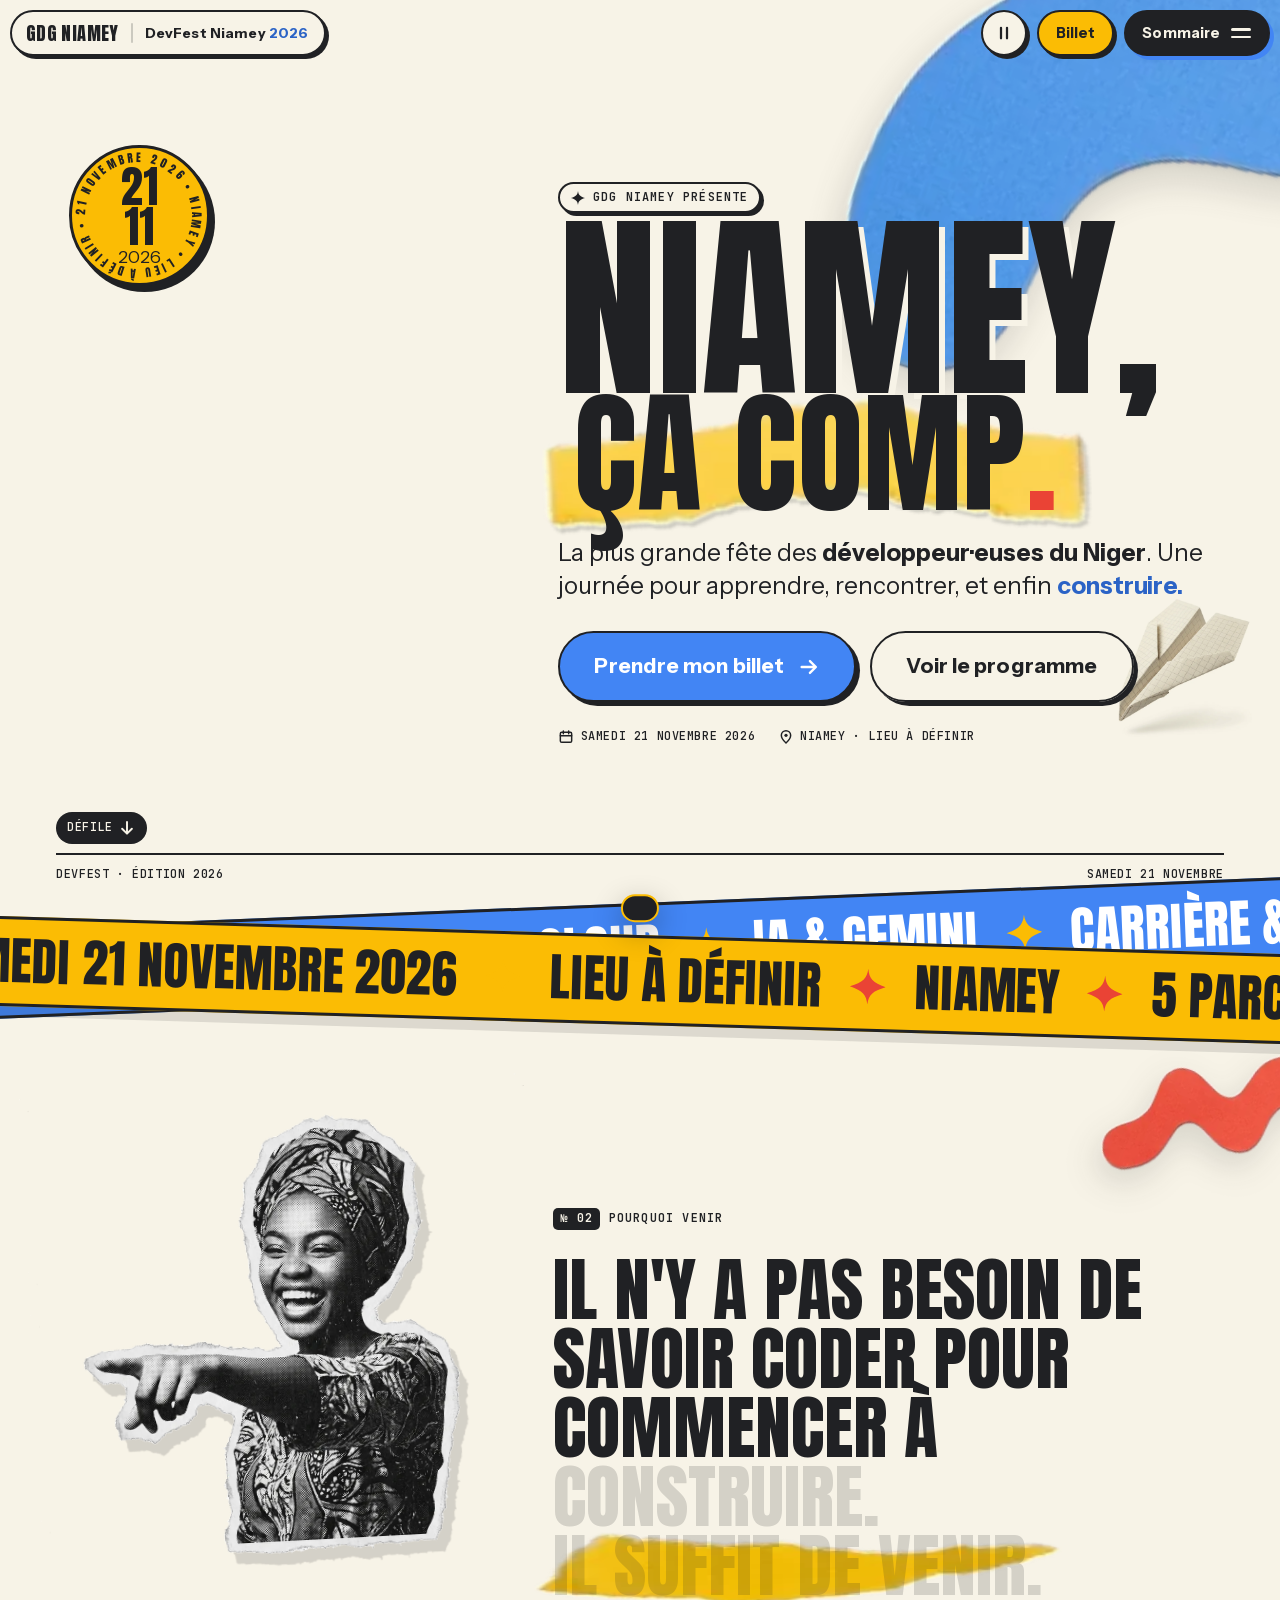
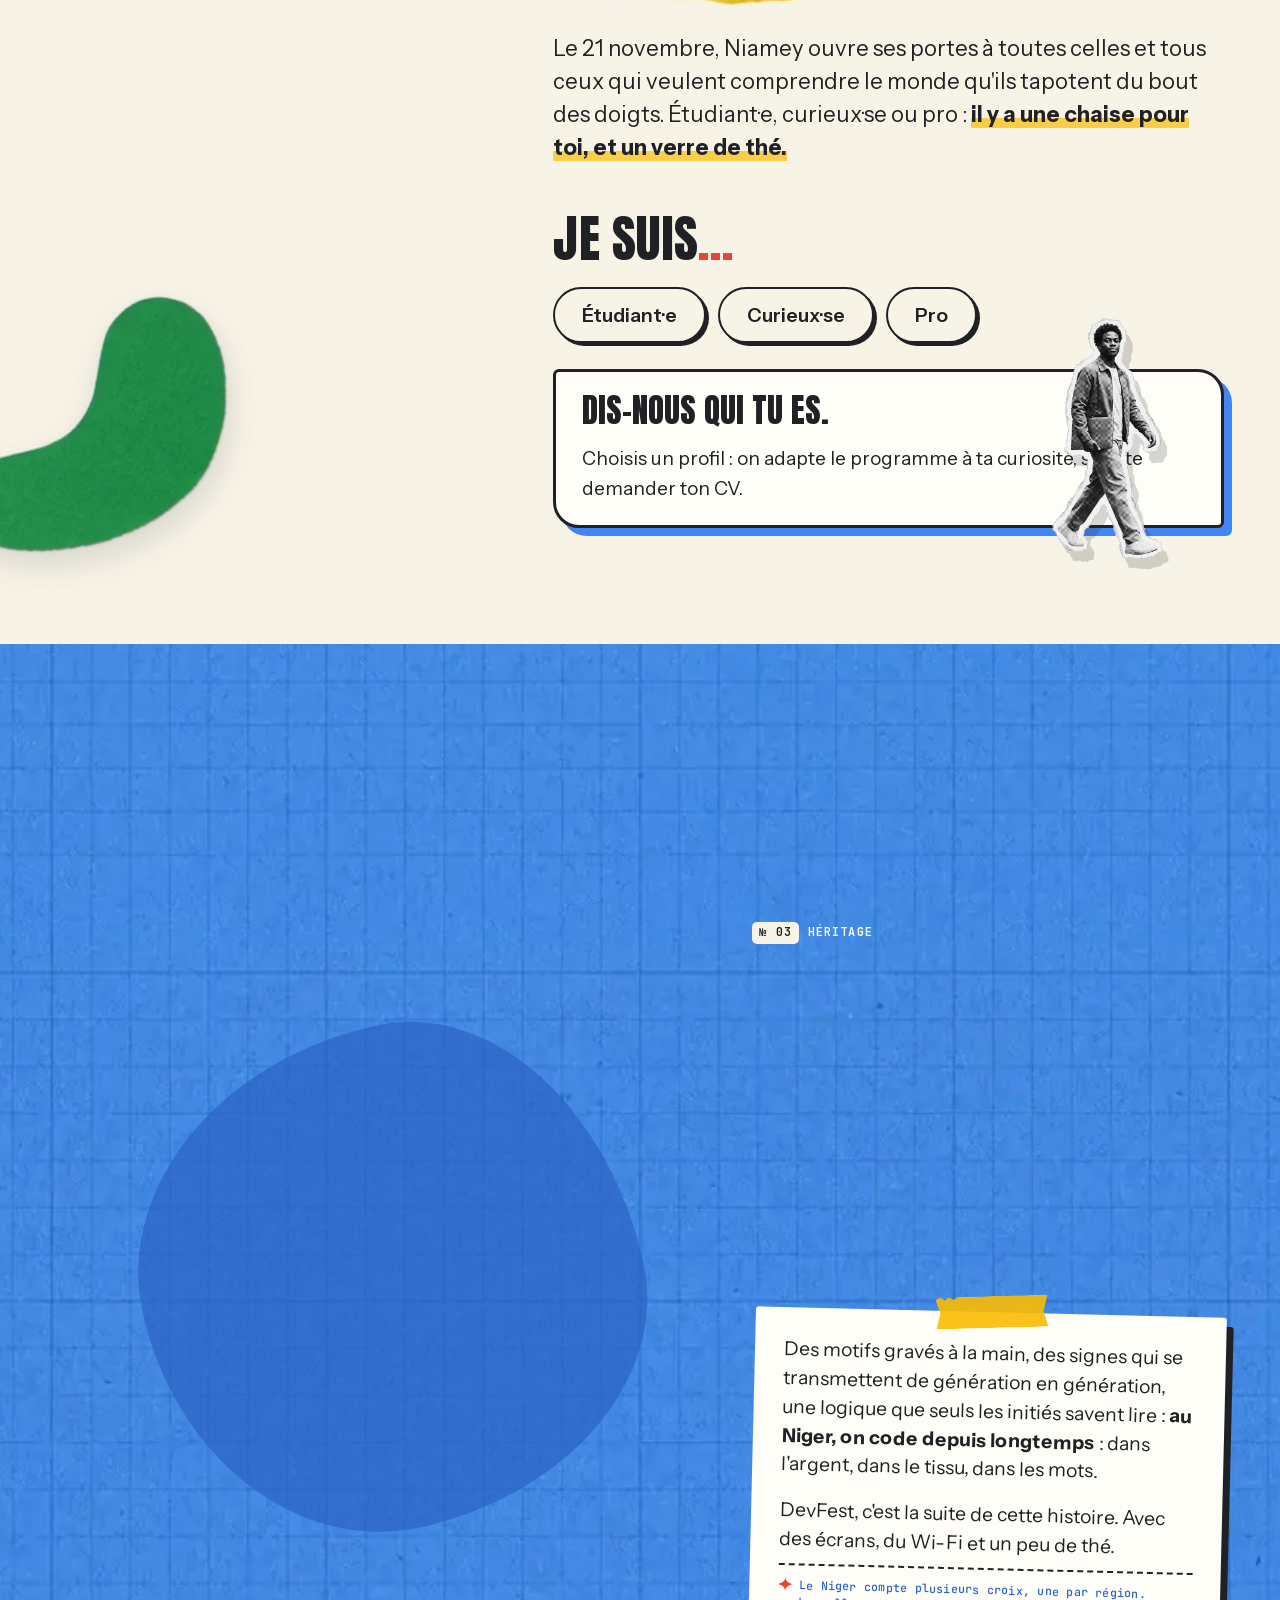
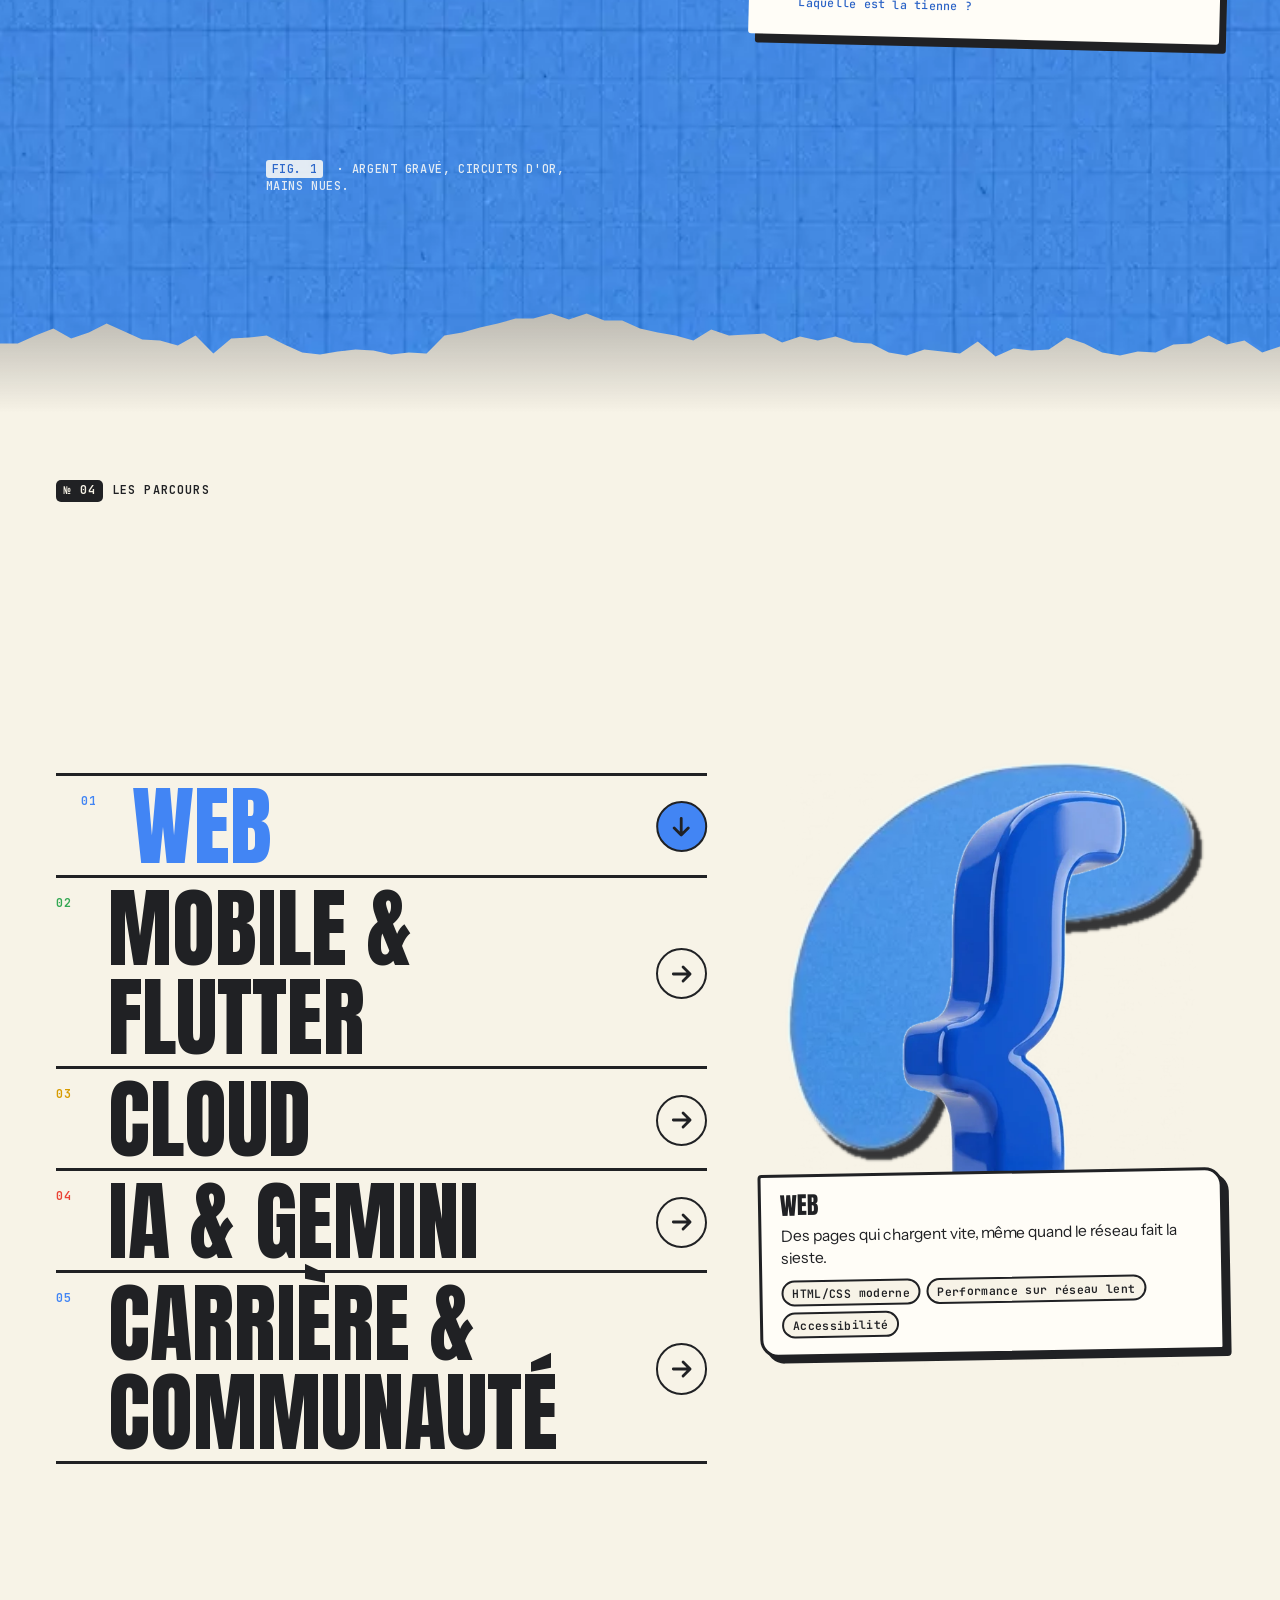
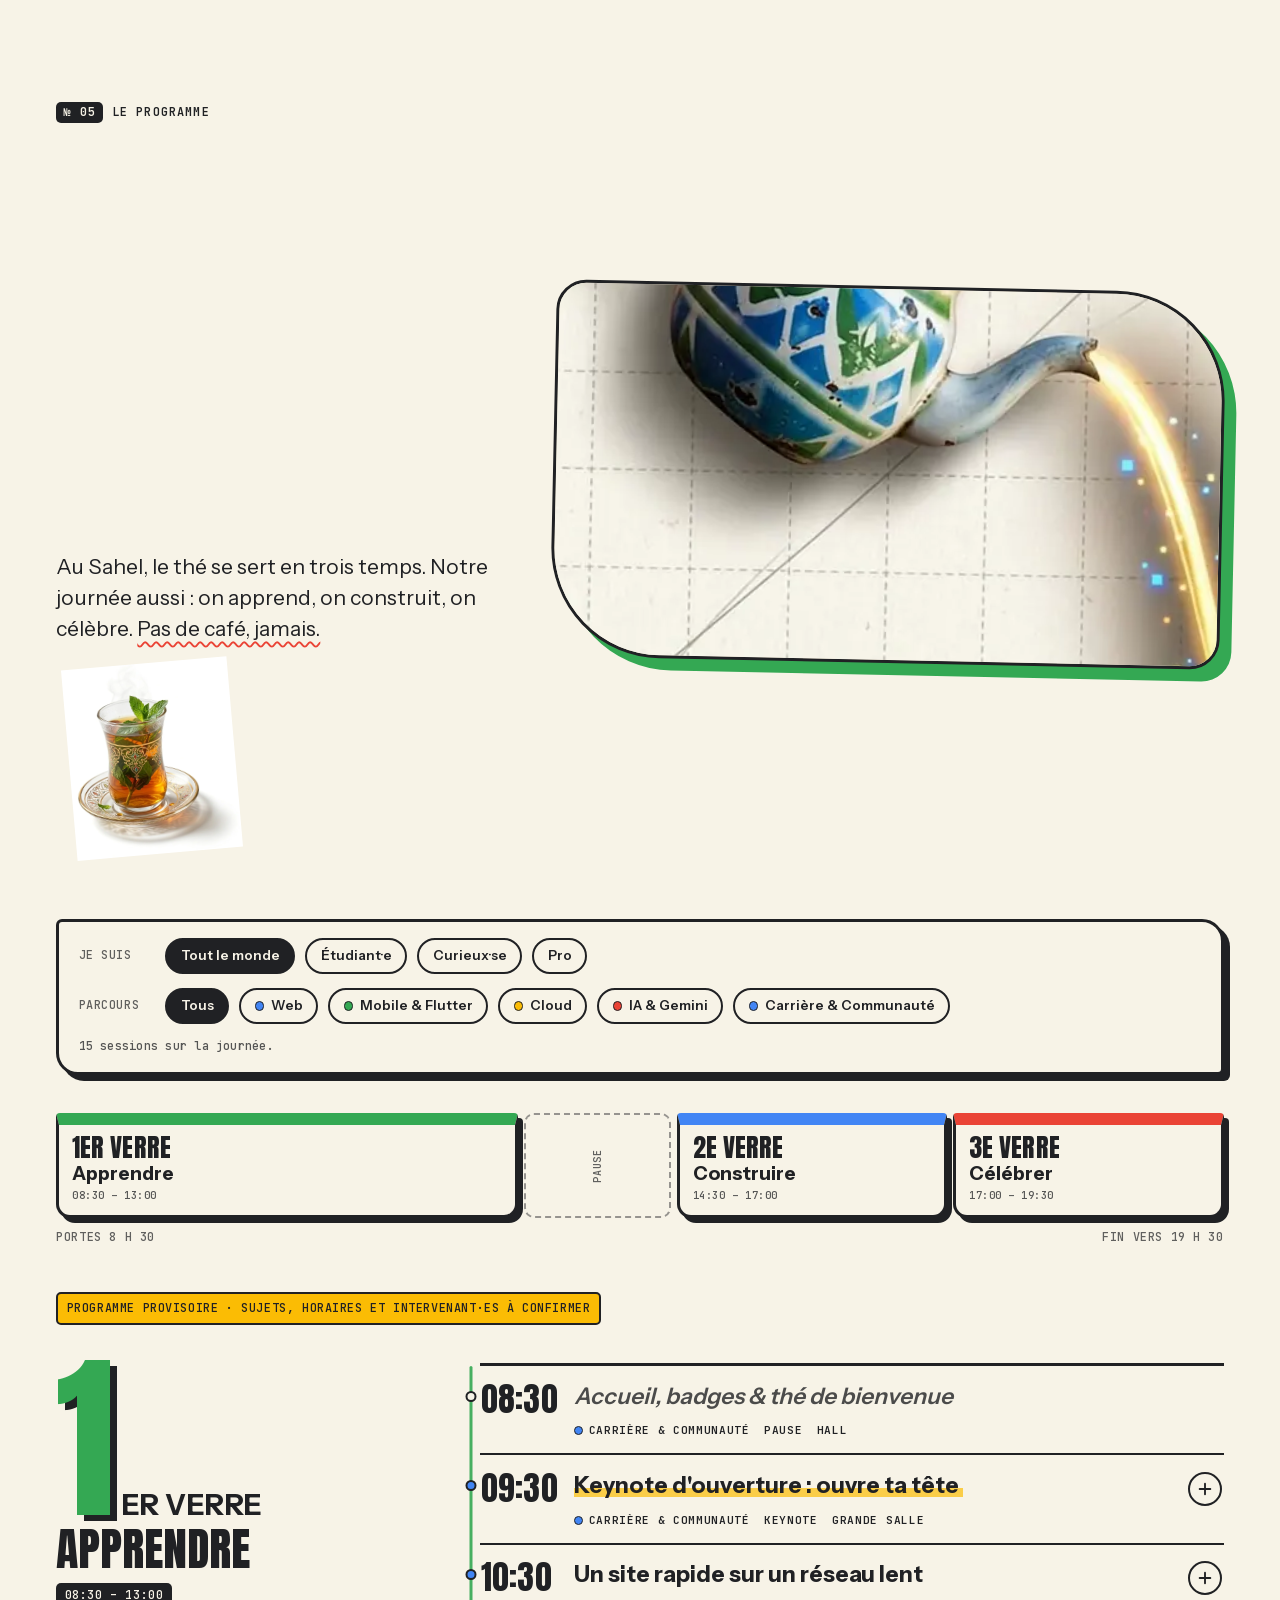
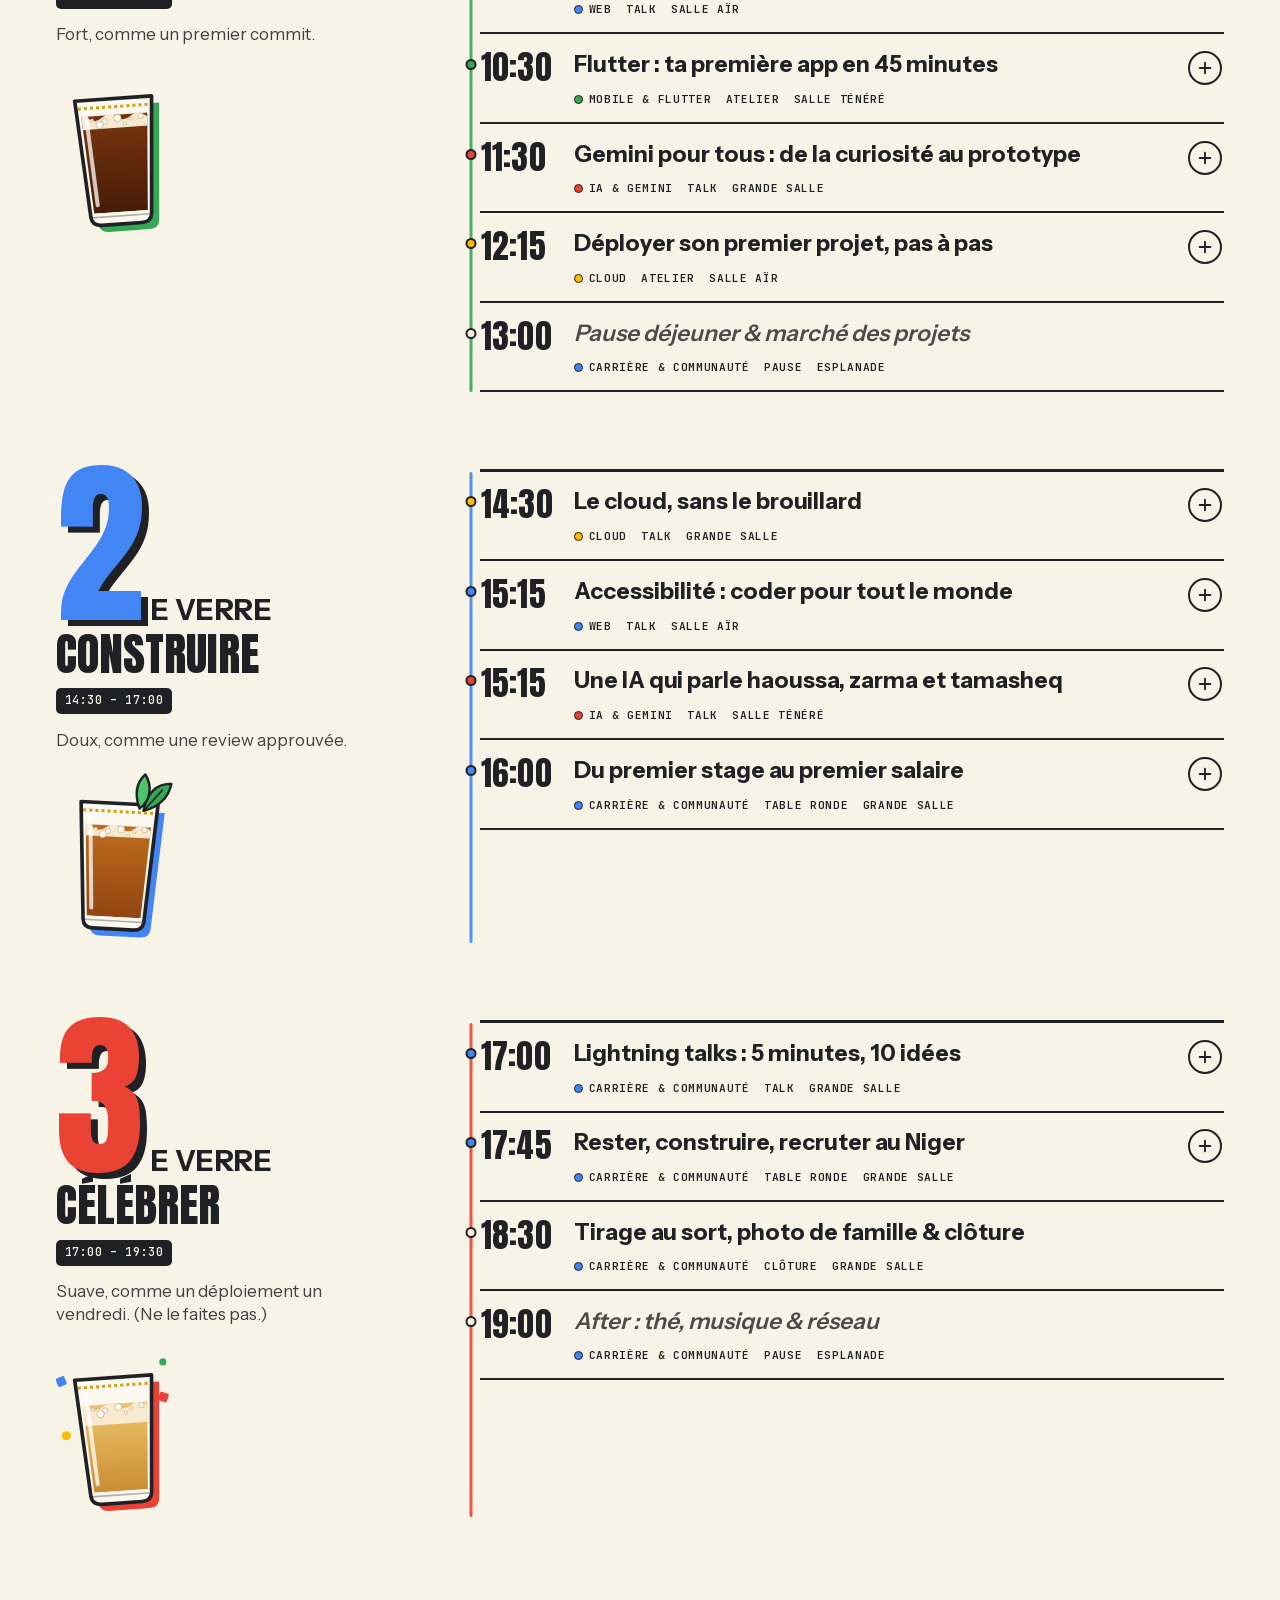
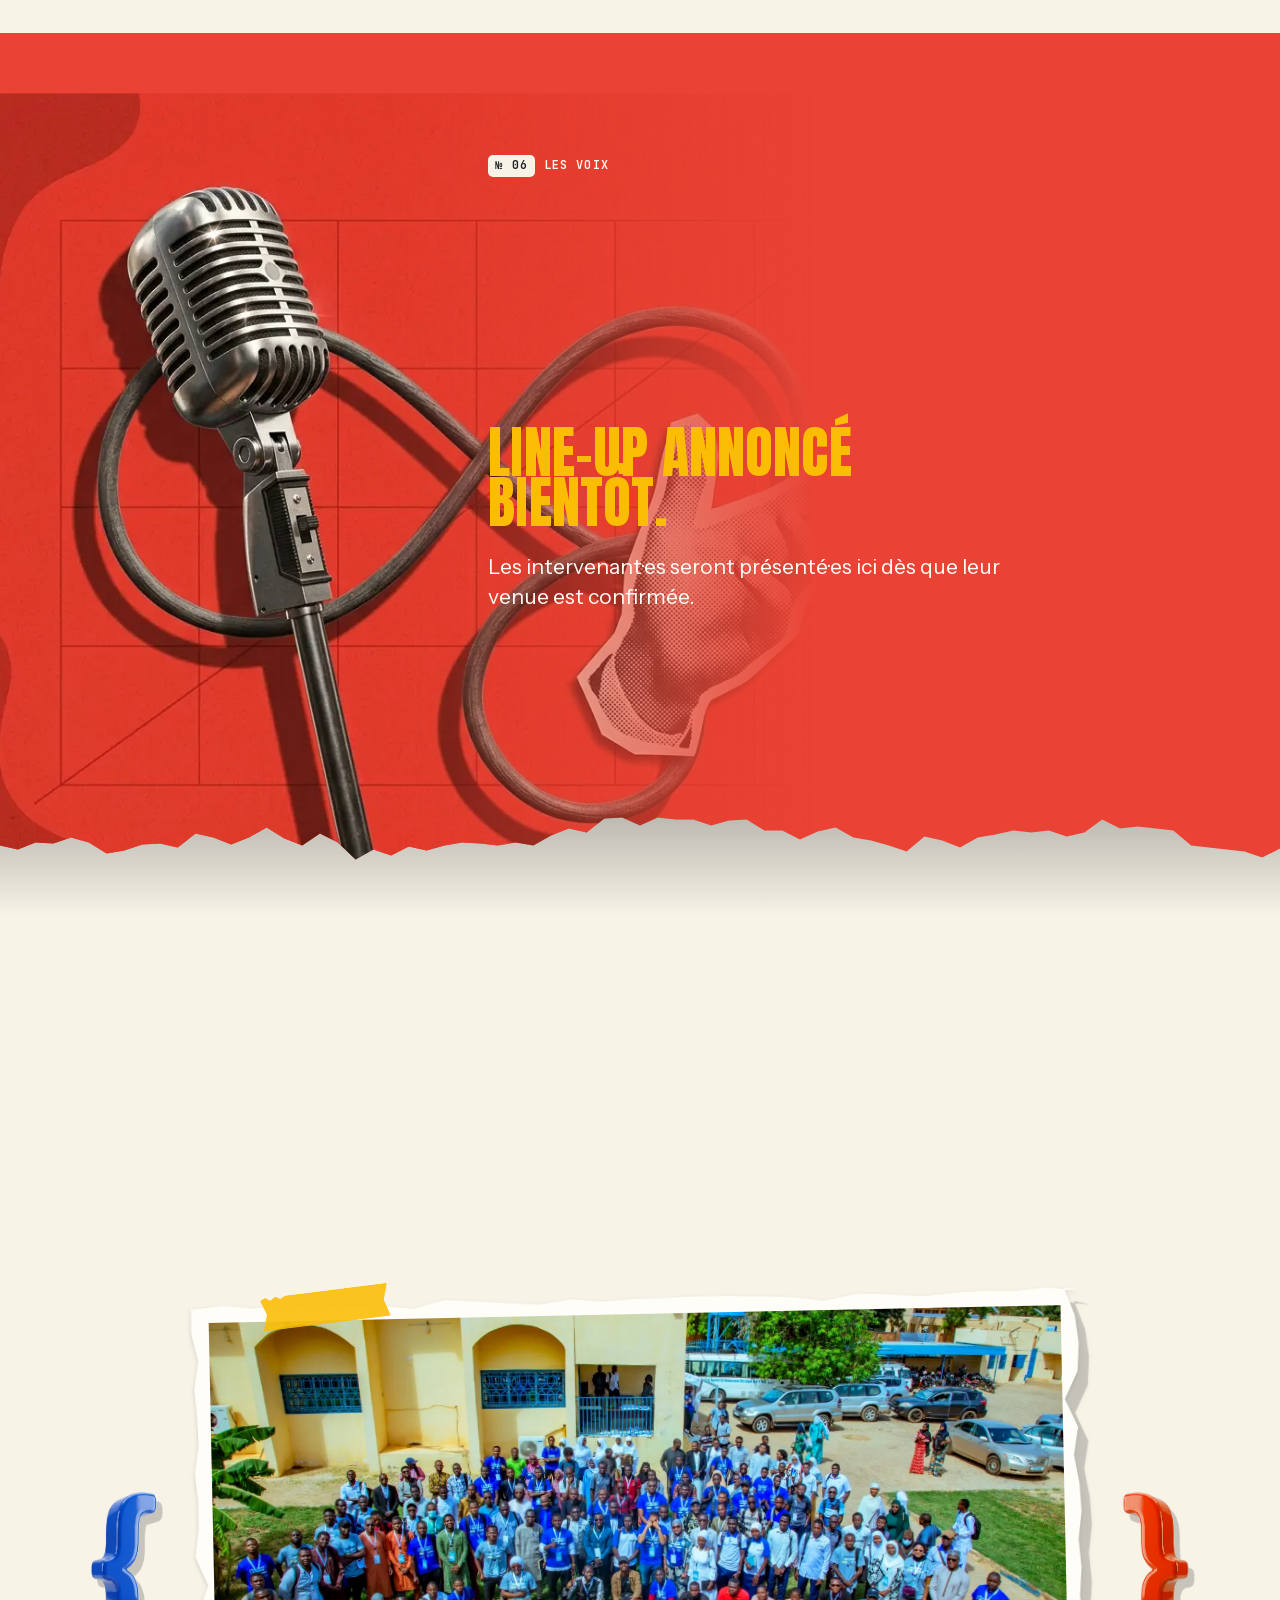
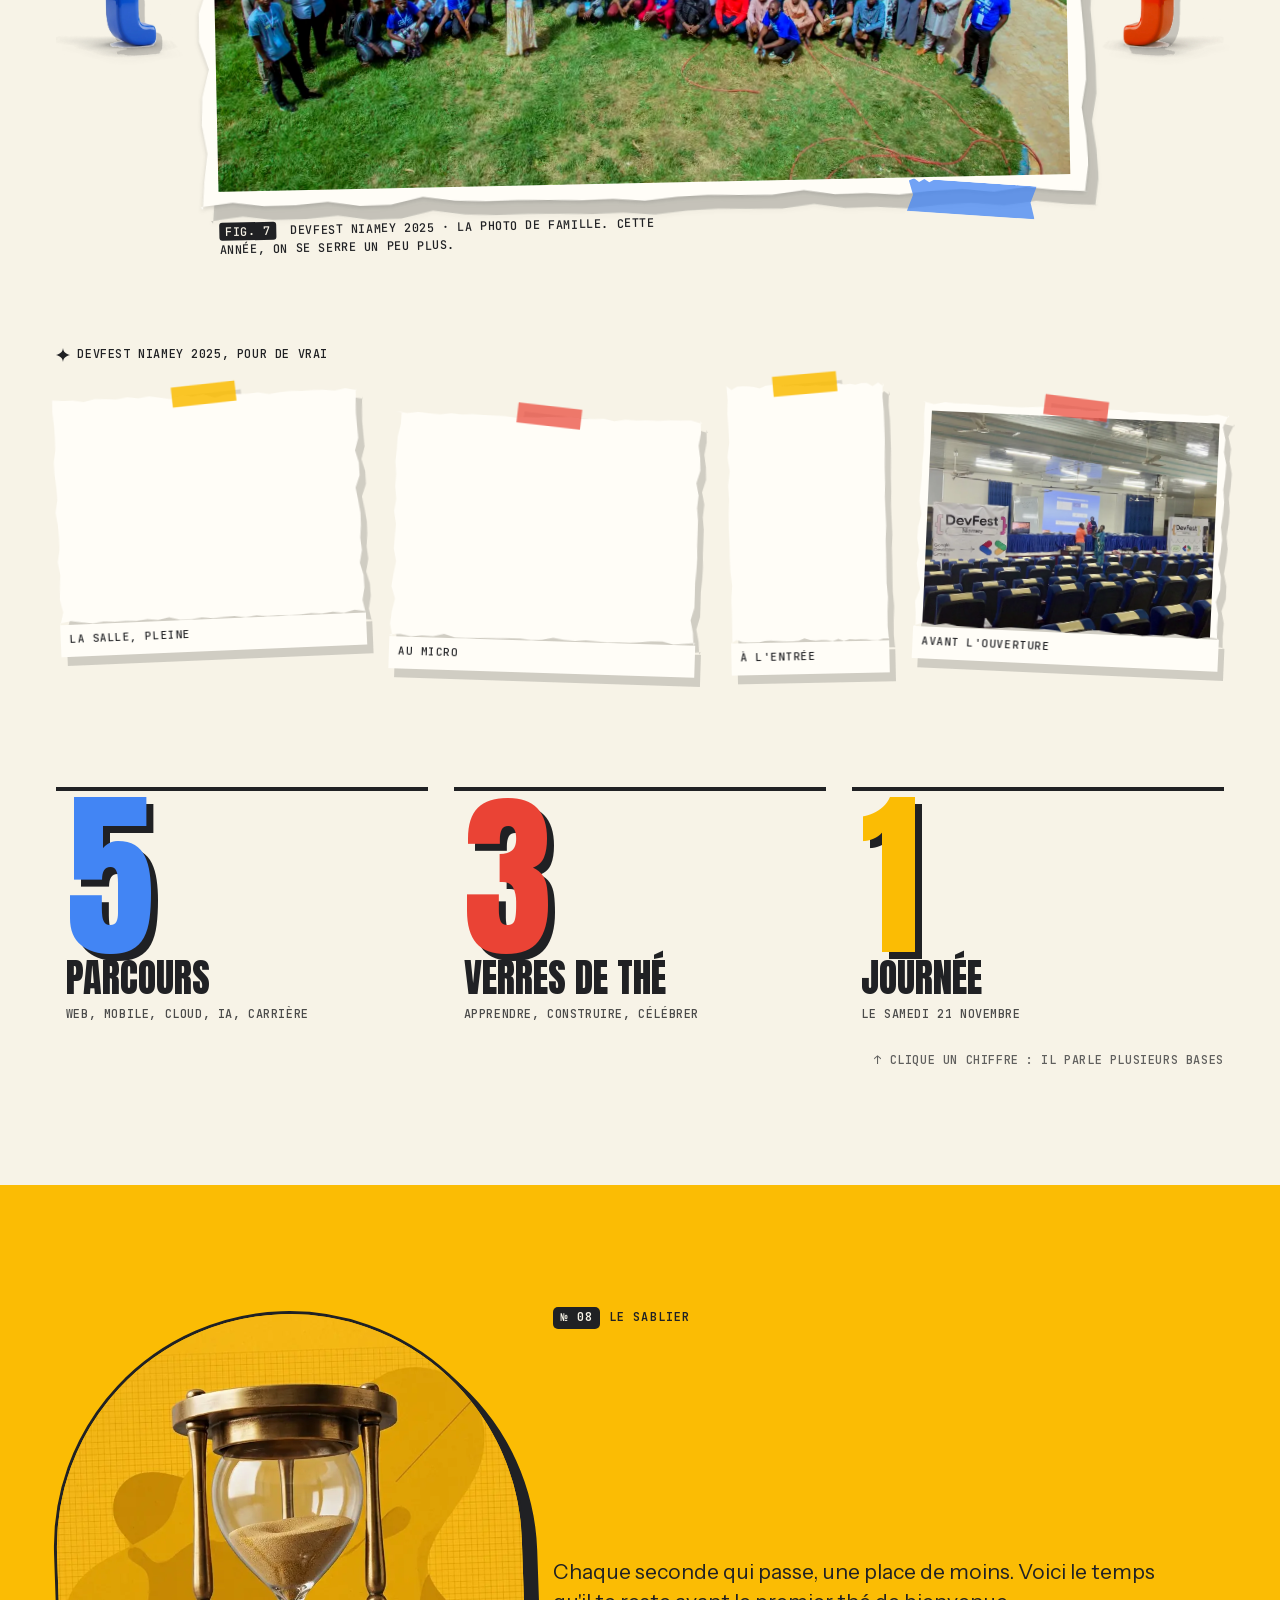
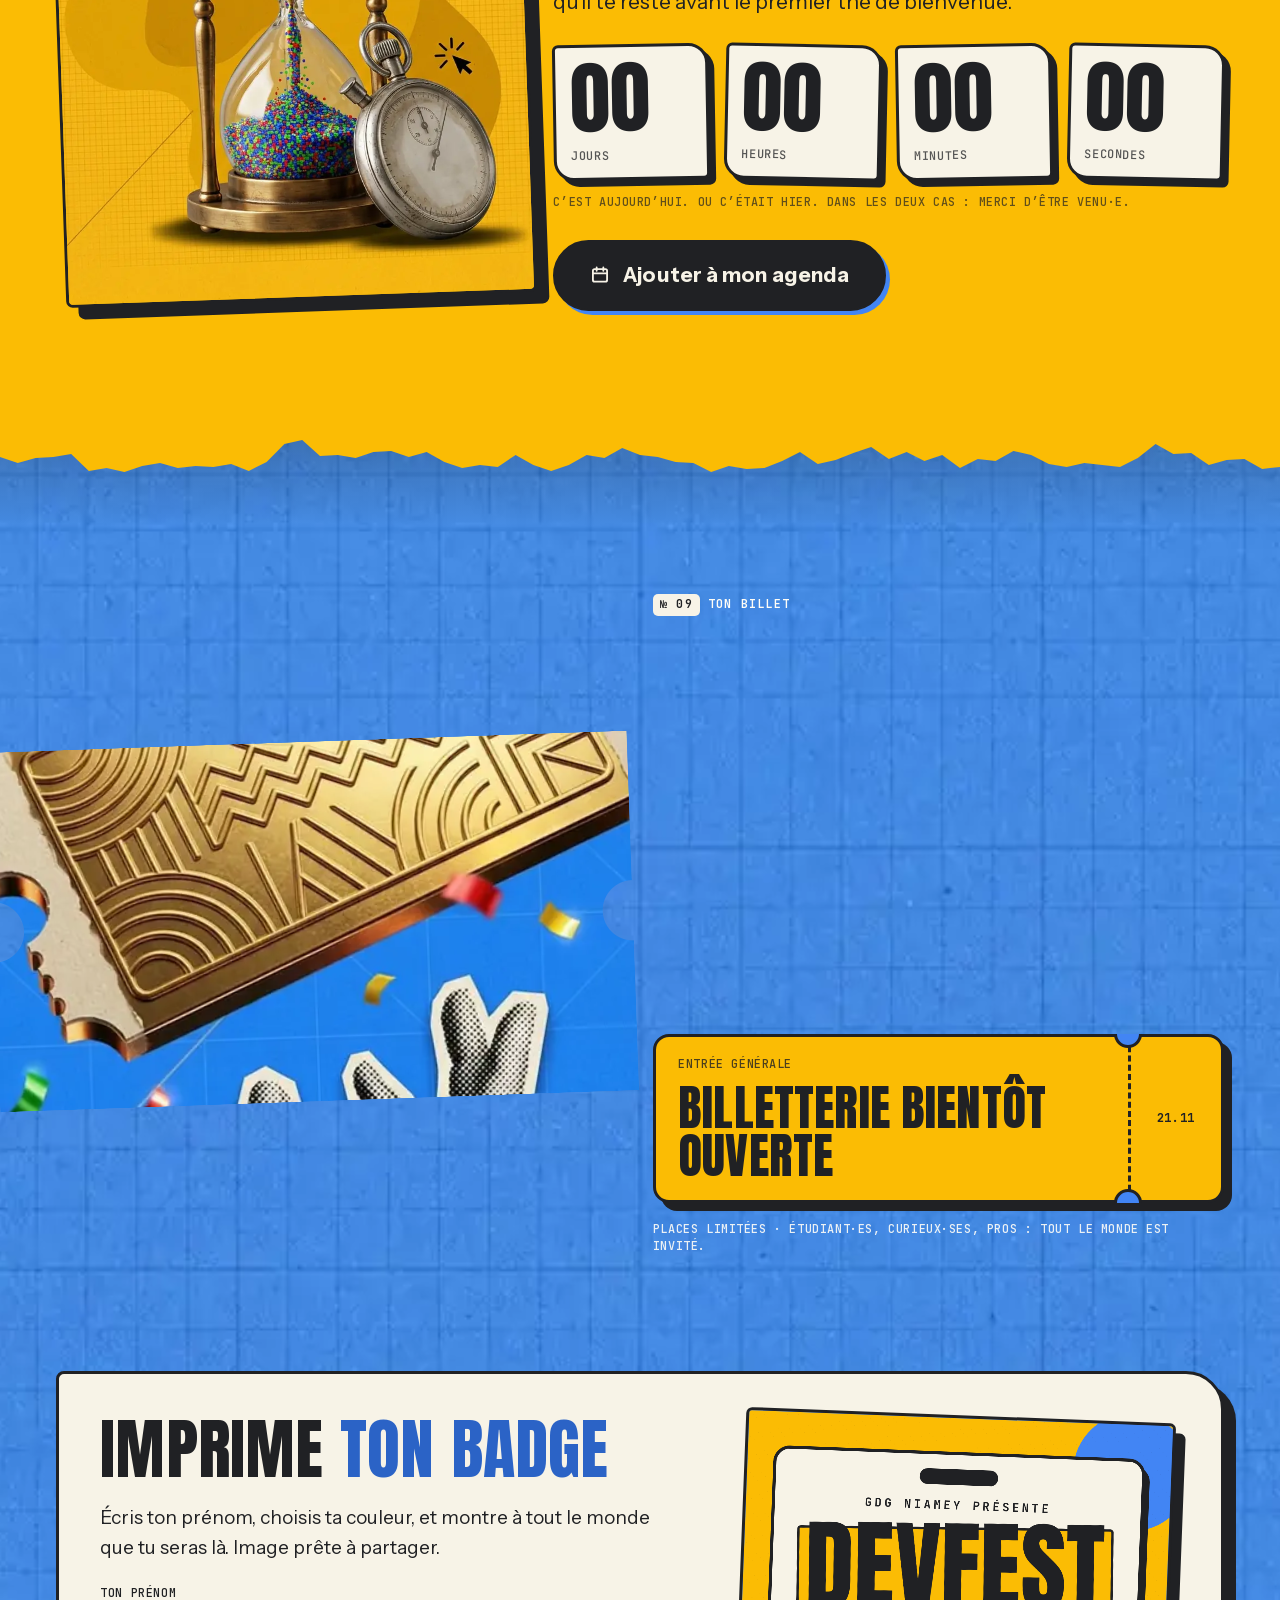
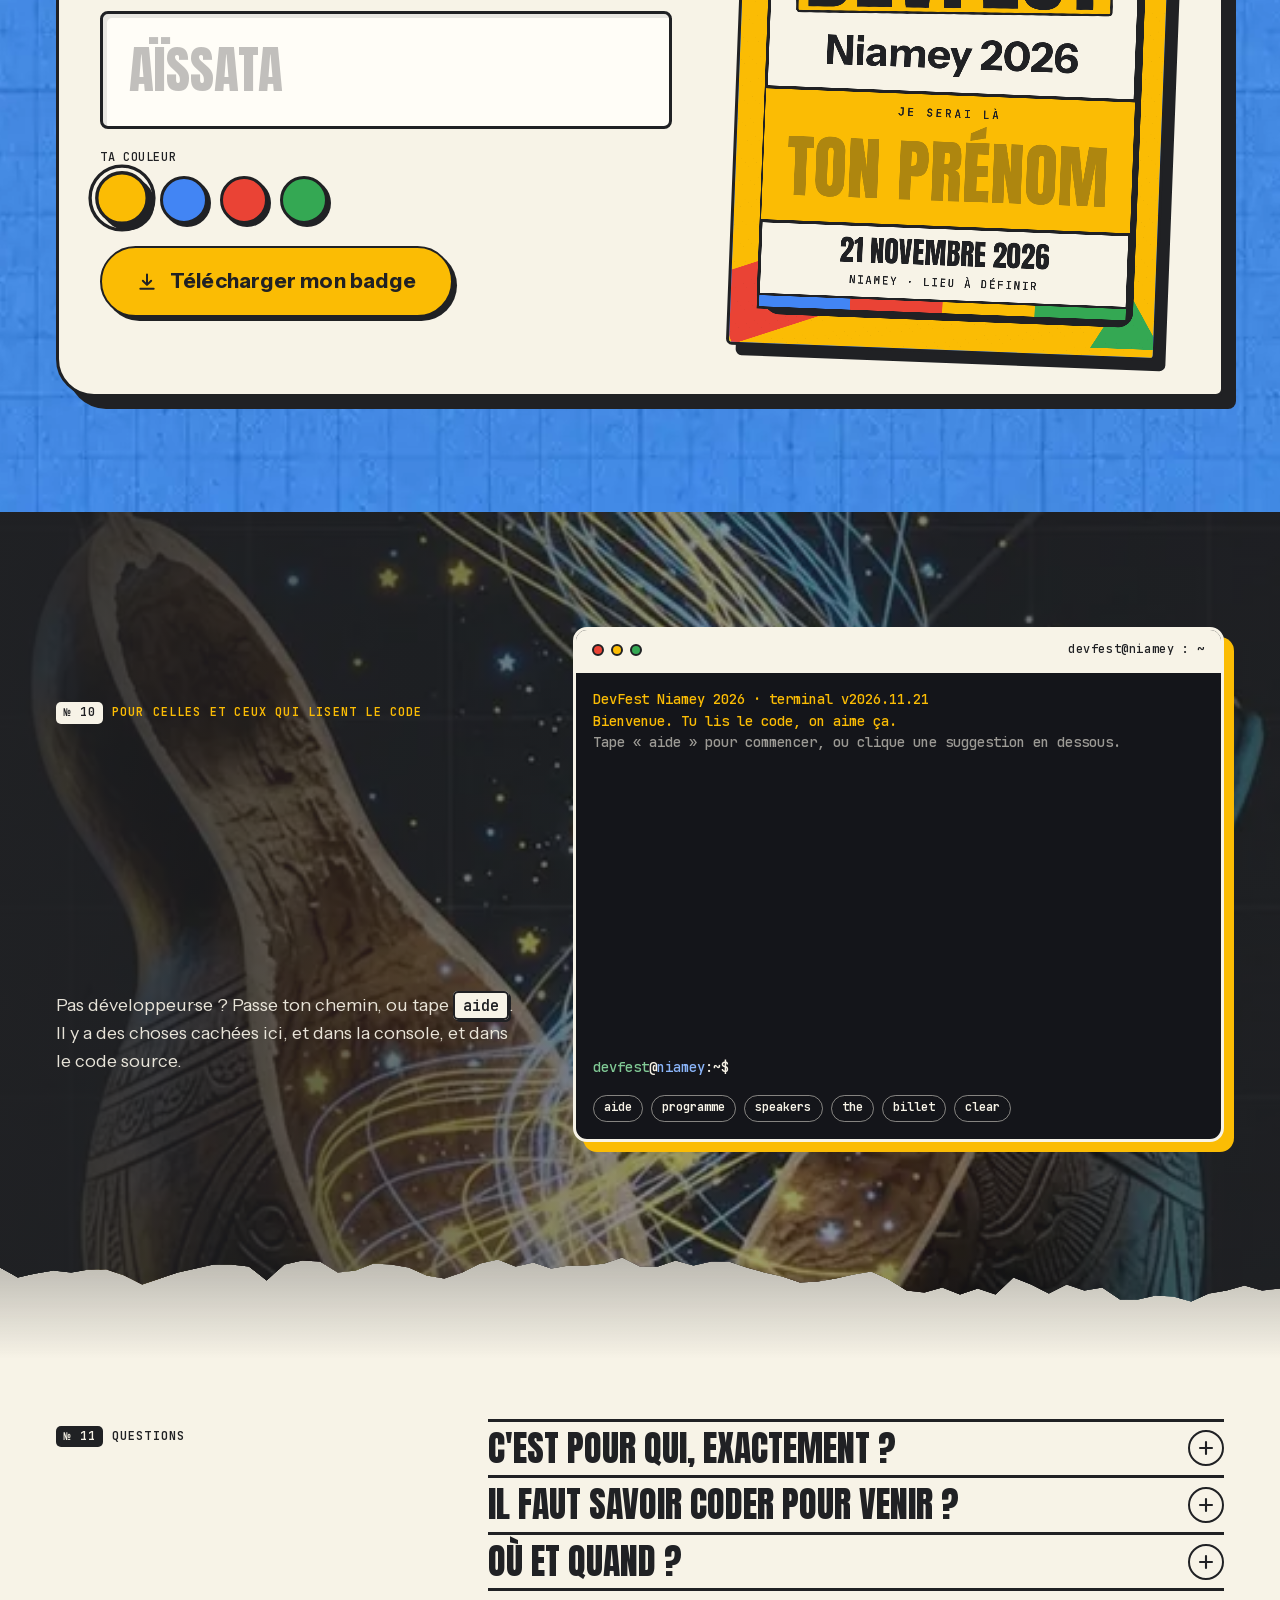
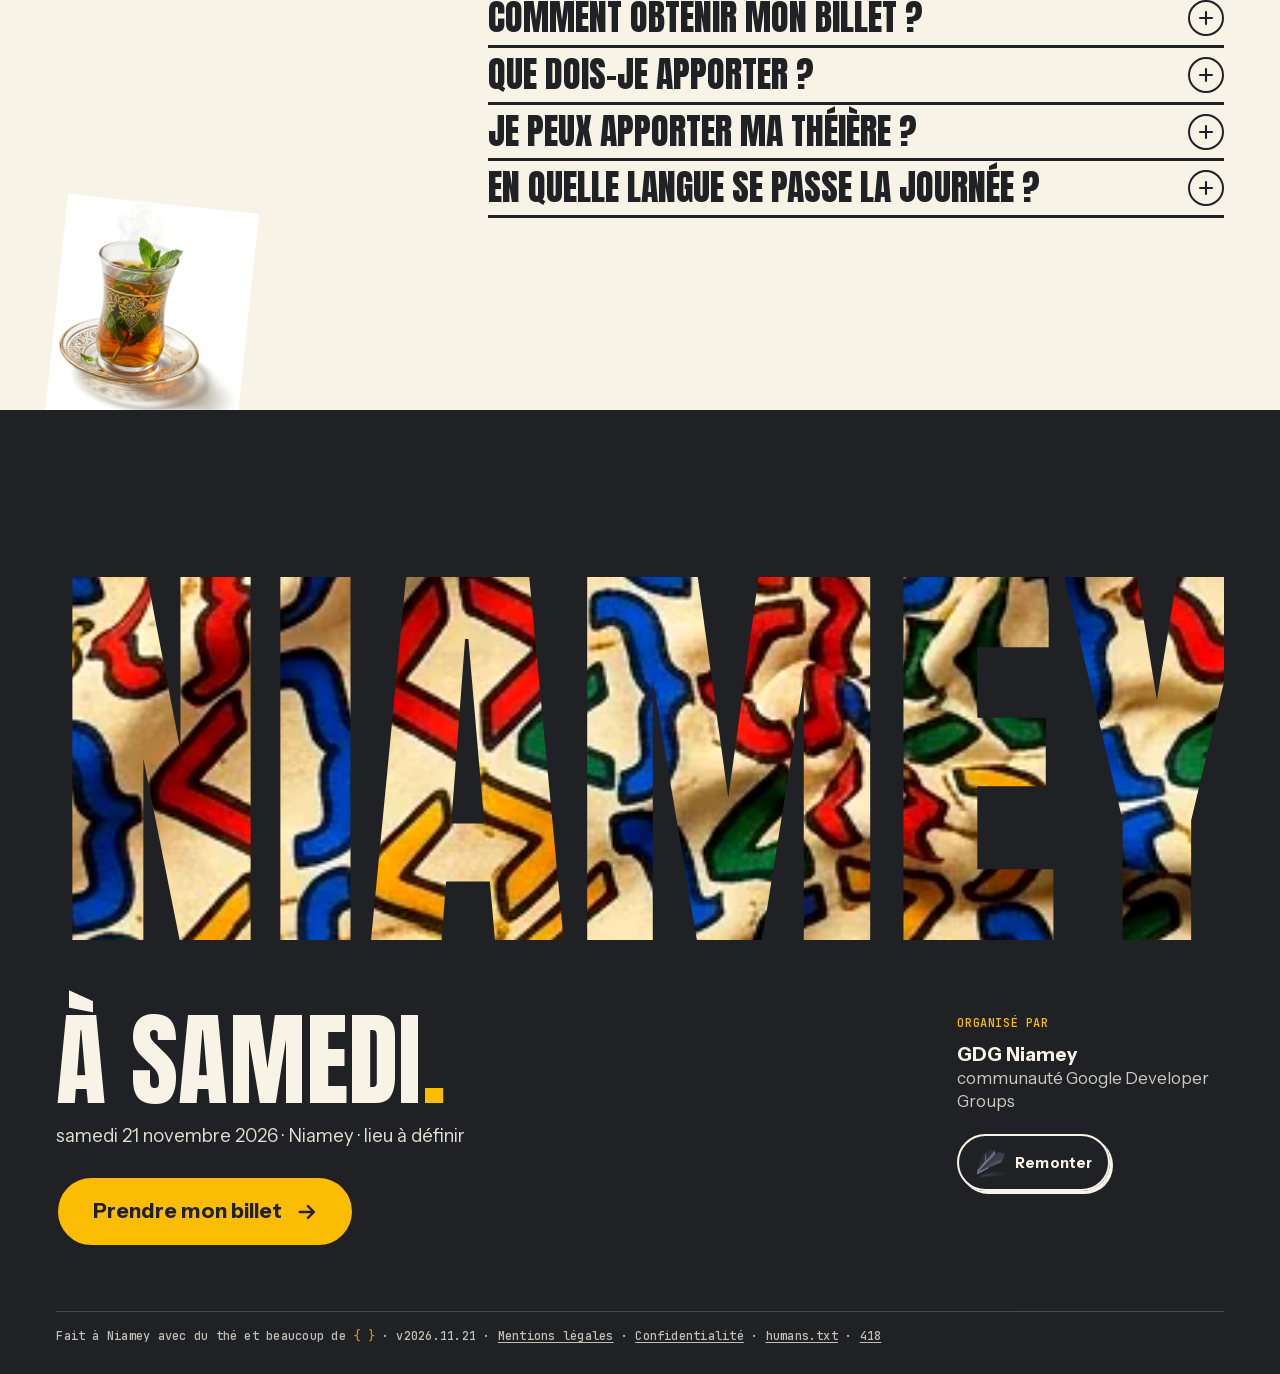
==== commit e6c677a1: "Date 21 novembre, vraies photos 2025, animations et refonte programme - Date réelle (samedi 21 novem" ====
--- a/index.html
+++ b/index.html
@@ -18,29 +18,28 @@
    └──────────────────────────────────────────────────────────────┘
 -->
 <meta name="viewport" content="width=device-width, initial-scale=1, viewport-fit=cover">
-<title>DevFest Niamey 2026 — Niamey, ça compile · 12 décembre 2026</title>
-<meta name="description" content="DevFest Niamey 2026 : la plus grande fête des développeur·euses du Niger. Samedi 12 décembre 2026 au Palais des Congrès. Web, Mobile & Flutter, Cloud, IA & Gemini, Carrière & Communauté. 500+ participants, 20 speakers, 1 journée.">
+<title>DevFest Niamey 2026 · Niamey, ça compile · 21 novembre 2026</title>
+<meta name="description" content="DevFest Niamey 2026 : la plus grande fête des développeur·euses du Niger. Samedi 21 novembre 2026 à Niamey (lieu à confirmer). Web, Mobile & Flutter, Cloud, IA & Gemini, Carrière & Communauté.">
 <meta name="theme-color" content="#4285F4">
 <meta name="color-scheme" content="light">
 <meta name="author" content="GDG Niamey">
 <meta property="og:type" content="website">
 <meta property="og:locale" content="fr_FR">
 <meta property="og:site_name" content="DevFest Niamey 2026">
-<meta property="og:title" content="DevFest Niamey 2026 — Niamey, ça compile">
-<meta property="og:description" content="Samedi 12 décembre 2026 · Palais des Congrès · 500+ participants · 20 speakers · 1 journée pour apprendre, rencontrer et construire.">
+<meta property="og:title" content="DevFest Niamey 2026 · Niamey, ça compile">
+<meta property="og:description" content="Samedi 21 novembre 2026 · Niamey · 5 parcours · 1 journée pour apprendre, rencontrer et construire.">
 <meta property="og:image" content="assets/images/A01_open-head-ideas_paper-bg_16x9.jpg">
 <meta name="twitter:card" content="summary_large_image">
 <link rel="icon" href="data:image/svg+xml,%3Csvg xmlns='http://www.w3.org/2000/svg' viewBox='0 0 64 64'%3E%3Crect width='64' height='64' rx='14' fill='%23202124'/%3E%3Cpath d='M24 14c-6 0-8 3-8 8v6c0 3-2 4-5 4 3 0 5 1 5 4v6c0 5 2 8 8 8' fill='none' stroke='%234285F4' stroke-width='5' stroke-linecap='round'/%3E%3Cpath d='M40 14c6 0 8 3 8 8v6c0 3 2 4 5 4-3 0-5 1-5 4v6c0 5-2 8-8 8' fill='none' stroke='%23EA4335' stroke-width='5' stroke-linecap='round'/%3E%3Ccircle cx='32' cy='32' r='4.5' fill='%23FBBC04'/%3E%3C/svg%3E">
 
 <link rel="preload" href="fonts/anton-latin.woff2" as="font" type="font/woff2" crossorigin>
-<link rel="preload" href="fonts/instrument-serif-italic-latin.woff2" as="font" type="font/woff2" crossorigin>
 <link rel="preload" href="media/img/A01_open-head-ideas_paper-bg_9x16.webp" as="image" type="image/webp" media="(max-width: 820px)" fetchpriority="high">
 <link rel="preload" href="media/img/A01_open-head-ideas_paper-bg_16x9.webp" as="image" type="image/webp" media="(min-width: 821px)" fetchpriority="high">
 <link rel="stylesheet" href="css/base.css">
 <link rel="stylesheet" href="css/sections.css">
 
 <script type="application/ld+json" id="ld-event">
-{"@context":"https://schema.org","@type":"Event","name":"DevFest Niamey 2026","startDate":"2026-12-12T09:00:00+01:00","endDate":"2026-12-12T19:00:00+01:00","eventAttendanceMode":"https://schema.org/OfflineEventAttendanceMode","location":{"@type":"Place","name":"Palais des Congrès","address":{"@type":"PostalAddress","addressLocality":"Niamey","addressCountry":"NE"}},"organizer":{"@type":"Organization","name":"GDG Niamey"},"inLanguage":"fr"}
+{"@context":"https://schema.org","@type":"Event","name":"DevFest Niamey 2026","startDate":"2026-11-21T09:00:00+01:00","endDate":"2026-11-21T19:00:00+01:00","eventAttendanceMode":"https://schema.org/OfflineEventAttendanceMode","location":{"@type":"Place","name":"Niamey","address":{"@type":"PostalAddress","addressLocality":"Niamey","addressCountry":"NE"}},"organizer":{"@type":"Organization","name":"GDG Niamey"},"inLanguage":"fr"}
 </script>
 <script>document.documentElement.classList.add('js');</script>
 </head>
@@ -68,12 +67,12 @@
 
 <!-- ░░░░░░░░░░░░ BARRE ░░░░░░░░░░░░ -->
 <header class="bar" id="bar">
-  <a class="bar__brand" href="#accueil" id="logo" aria-label="DevFest Niamey 2026 — retour à l'accueil">
+  <a class="bar__brand" href="#accueil" id="logo" aria-label="DevFest Niamey 2026, retour à l'accueil">
     <img class="bar__logo" src="assets/logo-devfest.svg" alt="" width="120" height="30"
          onerror="this.hidden=true;this.nextElementSibling.hidden=false">
     <span class="bar__wordmark" hidden>GDG&nbsp;Niamey</span>
     <span class="bar__sep" aria-hidden="true"></span>
-    <span class="bar__name"><b>DevFest</b> Niamey<i class="serif"> 2026</i></span>
+    <span class="bar__name"><b>DevFest</b> Niamey<i class="accent"> 2026</i></span>
   </a>
   <div class="bar__right">
     <button class="icon-btn" id="calm" type="button" aria-pressed="false" aria-label="Mettre les animations en pause" title="Animations : en pause / en marche">
@@ -94,18 +93,18 @@
     <p class="toc__kicker mono">Sommaire · édition 2026</p>
     <ol class="toc__list">
       <li><a href="#accueil"><span class="toc__n mono">01</span><span class="toc__t">Ouvre ta tête</span></a></li>
-      <li><a href="#pourquoi"><span class="toc__n mono">02</span><span class="toc__t">Pour <i class="serif">qui&nbsp;?</i></span></a></li>
+      <li><a href="#pourquoi"><span class="toc__n mono">02</span><span class="toc__t">Pour <i class="accent">qui&nbsp;?</i></span></a></li>
       <li><a href="#heritage"><span class="toc__n mono">03</span><span class="toc__t">Héritage</span></a></li>
-      <li><a href="#parcours"><span class="toc__n mono">04</span><span class="toc__t">Cinq <i class="serif">parcours</i></span></a></li>
-      <li><a href="#programme"><span class="toc__n mono">05</span><span class="toc__t">Trois <i class="serif">verres</i></span></a></li>
+      <li><a href="#parcours"><span class="toc__n mono">04</span><span class="toc__t">Cinq <i class="accent">parcours</i></span></a></li>
+      <li><a href="#programme"><span class="toc__n mono">05</span><span class="toc__t">Trois <i class="accent">verres</i></span></a></li>
       <li><a href="#voix"><span class="toc__n mono">06</span><span class="toc__t">Les voix</span></a></li>
       <li><a href="#communaute"><span class="toc__n mono">07</span><span class="toc__t">Communauté</span></a></li>
-      <li><a href="#sablier"><span class="toc__n mono">08</span><span class="toc__t">Le <i class="serif">sablier</i></span></a></li>
+      <li><a href="#sablier"><span class="toc__n mono">08</span><span class="toc__t">Le <i class="accent">sablier</i></span></a></li>
       <li><a href="#billet"><span class="toc__n mono">09</span><span class="toc__t">Ton billet</span></a></li>
       <li><a href="#code"><span class="toc__n mono">10</span><span class="toc__t">&lt;code/&gt;</span></a></li>
       <li><a href="#faq"><span class="toc__n mono">11</span><span class="toc__t">Questions</span></a></li>
     </ol>
-    <p class="toc__foot mono">samedi 12 décembre 2026 · Palais des Congrès · Niamey</p>
+    <p class="toc__foot mono">samedi 21 novembre 2026 · lieu à définir · Niamey</p>
   </div>
 </div>
 
@@ -122,37 +121,37 @@
   </div>
 
   <div class="hero__mast mono" aria-hidden="true">
-    <span>DevFest · Édition 2026</span><span class="hero__mast-mid">N°&nbsp;01 · Niamey</span><span>Samedi 12 décembre</span>
+    <span>DevFest · Édition 2026</span><span class="hero__mast-mid">N°&nbsp;01 · Niamey</span><span>Samedi 21 novembre</span>
   </div>
 
   <img class="hero__strip" src="media/shapes/hl-yellow-02.webp" alt="" width="228" height="68" aria-hidden="true">
   <img class="hero__blob" src="media/shapes/blob-blue-01.webp" alt="" aria-hidden="true">
 
   <div class="hero__copy">
-    <p class="eyebrow rv"><svg class="ic" width="14" height="14"><use href="#i-star"/></svg> GDG Niamey présente</p>
+    <p class="eyebrow"><svg class="ic" width="14" height="14"><use href="#i-star"/></svg> GDG Niamey présente</p>
     <h1 class="hero__title" id="hero-title" aria-label="Niamey, ça compile.">
       <span class="hero__l1 display" aria-hidden="true"><span class="hero__word">Niamey,</span></span>
-      <span class="hero__l2 serif" aria-hidden="true"><span class="typed" id="typed">ça compile</span><span class="caret">.</span></span>
+      <span class="hero__l2 display" aria-hidden="true"><span class="typed" id="typed">ça compile</span><span class="caret">.</span></span>
     </h1>
-    <p class="hero__lede rv">La plus grande fête des <b>développeur·euses du&nbsp;Niger</b>. Une journée pour apprendre, rencontrer&nbsp;— et enfin <i class="serif">construire.</i></p>
-    <div class="hero__cta rv">
+    <p class="hero__lede">La plus grande fête des <b>développeur·euses du&nbsp;Niger</b>. Une journée pour apprendre, rencontrer, et enfin <i class="accent">construire.</i></p>
+    <div class="hero__cta">
       <a class="btn btn--blue btn--lg" data-cfg-href="event.ticketUrl" href="#billet" target="_blank" rel="noopener" data-confetti>
         <span>Prendre mon billet</span><svg class="ic" width="22" height="22"><use href="#i-arrow"/></svg>
       </a>
       <a class="btn btn--ghost btn--lg" href="#programme"><span>Voir le programme</span></a>
     </div>
-    <ul class="hero__facts mono rv" aria-label="L'essentiel">
-      <li><svg class="ic" width="16" height="16"><use href="#i-cal"/></svg> <span data-cfg="event.dateLong">samedi 12 décembre 2026</span></li>
-      <li><svg class="ic" width="16" height="16"><use href="#i-pin"/></svg> <span><span data-cfg="event.venue">Palais des Congrès</span>, <span data-cfg="event.city">Niamey</span></span></li>
+    <ul class="hero__facts mono" aria-label="L'essentiel">
+      <li><svg class="ic" width="16" height="16"><use href="#i-cal"/></svg> <span data-cfg="event.dateLong">samedi 21 novembre 2026</span></li>
+      <li><svg class="ic" width="16" height="16"><use href="#i-pin"/></svg> <span><span data-cfg="event.city">Niamey</span> · <span data-cfg="event.venue">lieu à définir</span></span></li>
     </ul>
   </div>
 
-  <a class="seal" href="#billet" aria-label="12 décembre 2026, Palais des Congrès de Niamey. Aller à la billetterie">
+  <a class="seal" href="#billet" aria-label="21 novembre 2026 à Niamey, lieu à définir. Aller à la billetterie">
     <svg class="seal__ring" viewBox="0 0 200 200" aria-hidden="true">
       <defs><path id="seal-path" d="M100,100 m-79,0 a79,79 0 1,1 158,0 a79,79 0 1,1 -158,0"/></defs>
-      <text><textPath href="#seal-path" textLength="494" lengthAdjust="spacing">12 DÉCEMBRE 2026 • PALAIS DES CONGRÈS • NIAMEY •&#160;</textPath></text>
+      <text><textPath href="#seal-path" textLength="494" lengthAdjust="spacing">21 NOVEMBRE 2026 • NIAMEY • LIEU À DÉFINIR •&#160;</textPath></text>
     </svg>
-    <span class="seal__core" aria-hidden="true"><b class="display">12<br>12</b><i class="serif">2026</i></span>
+    <span class="seal__core" aria-hidden="true"><b class="display">21<br>11</b><i class="accent">2026</i></span>
   </a>
 
   <img class="hero__plane" src="media/cutouts/B03_paper-plane.webp" alt="" width="520" height="520" aria-hidden="true" data-depth="0.35" loading="lazy" decoding="async">
@@ -177,14 +176,14 @@
 
   <div class="why__text">
     <p class="eyebrow"><span class="num">№ 02</span> Pourquoi venir</p>
-    <h2 class="why__big" id="why-title" data-words>
-      Il n'y a pas besoin de savoir coder pour commencer à construire. <span class="hl"><em class="serif">Il suffit de venir.</em></span>
+    <h2 class="why__big" id="why-title">
+      Il n'y a pas besoin de savoir coder pour commencer à construire. <span class="hl"><em class="accent">Il suffit de venir.</em></span>
     </h2>
-    <p class="why__small rv">Le 12&nbsp;décembre, Niamey ouvre les portes du Palais des Congrès à toutes celles et tous ceux qui veulent comprendre le monde qu'ils tapotent du bout des doigts. Étudiant·e, curieux·se ou pro&nbsp;: <b>il y a une chaise pour toi, et un verre de thé.</b></p>
-  </div>
-
-  <div class="who rv" id="who" role="group" aria-labelledby="who-title">
-    <h3 class="who__title display" id="who-title">Je suis<span class="serif">…</span></h3>
+    <p class="why__small">Le 21&nbsp;novembre, Niamey ouvre ses portes à toutes celles et tous ceux qui veulent comprendre le monde qu'ils tapotent du bout des doigts. Étudiant·e, curieux·se ou pro&nbsp;: <b>il y a une chaise pour toi, et un verre de thé.</b></p>
+  </div>
+
+  <div class="who" id="who" role="group" aria-labelledby="who-title">
+    <h3 class="who__title display" id="who-title">Je suis<span class="accent">…</span></h3>
     <div class="who__chips" id="who-chips" role="radiogroup" aria-label="Ton profil"></div>
     <div class="who__out" id="who-out" aria-live="polite"></div>
   </div>
@@ -194,16 +193,15 @@
 
 <!-- ░░░░░░░░░░░░ 03 · HÉRITAGE ░░░░░░░░░░░░ -->
 <section class="heritage tear" id="heritage" aria-labelledby="heritage-title">
-  <div class="heritage__grain" aria-hidden="true"></div>
   <div class="heritage__media">
     <div class="vframe vframe--tilt" data-vid="V03" role="img" aria-label="Une croix d'Agadez en argent, transformée en puce électronique, tourne lentement"></div>
-    <p class="heritage__caption mono" aria-hidden="true"><span>fig.&nbsp;1</span> — argent gravé, circuits d'or, mains nues.</p>
+    <p class="heritage__caption mono" aria-hidden="true"><span>fig.&nbsp;1</span> · argent gravé, circuits d'or, mains nues.</p>
   </div>
   <div class="heritage__copy">
     <p class="eyebrow eyebrow--light"><span class="num">№ 03</span> Héritage</p>
-    <h2 class="heritage__title display" id="heritage-title" data-words>Hériter,<br><span class="serif">puis</span> compiler.</h2>
-    <div class="note note--tape rv">
-      <p>Des motifs gravés à la main, des signes qui se transmettent de génération en génération, une logique que seuls les initiés savent lire&nbsp;: <b>au Niger, on code depuis longtemps</b> — dans l'argent, dans le tissu, dans les mots.</p>
+    <h2 class="heritage__title display" id="heritage-title">Hériter,<br><span class="accent">puis</span> compiler.</h2>
+    <div class="note note--tape">
+      <p>Des motifs gravés à la main, des signes qui se transmettent de génération en génération, une logique que seuls les initiés savent lire&nbsp;: <b>au Niger, on code depuis longtemps</b>&nbsp;: dans l'argent, dans le tissu, dans les mots.</p>
       <p>DevFest, c'est la suite de cette histoire. Avec des écrans, du Wi-Fi et un peu de thé.</p>
       <p class="note__aside mono"><svg class="ic" width="14" height="14"><use href="#i-star"/></svg> Le Niger compte plusieurs croix, une par région. Laquelle est la tienne&nbsp;?</p>
     </div>
@@ -214,7 +212,7 @@
 <section class="tracks after-tear" id="parcours" aria-labelledby="tracks-title">
   <div class="tracks__head">
     <p class="eyebrow"><span class="num">№ 04</span> Les parcours</p>
-    <h2 class="display tracks__title" id="tracks-title" data-words>Cinq parcours, <span class="serif">une seule</span> envie.</h2>
+    <h2 class="display tracks__title" id="tracks-title">Cinq parcours, <span class="accent">une seule</span> envie.</h2>
   </div>
   <div class="tracks__body">
     <ol class="tracks__list" id="tracks-list"></ol>
@@ -227,8 +225,8 @@
   <div class="prog__top">
     <div class="prog__intro">
       <p class="eyebrow"><span class="num">№ 05</span> Le programme</p>
-      <h2 class="display prog__title" id="prog-title" data-words>Trois verres.<br><span class="serif">Une</span> journée.</h2>
-      <p class="prog__lede rv">Au Sahel, le thé se sert en trois temps. Notre journée aussi&nbsp;: on apprend, on construit, on célèbre. <button class="linkish" type="button" id="egg-418" data-egg="418">Pas de café, jamais.</button></p>
+      <h2 class="display prog__title" id="prog-title">Trois verres.<br><span class="accent">Une</span> journée.</h2>
+      <p class="prog__lede">Au Sahel, le thé se sert en trois temps. Notre journée aussi&nbsp;: on apprend, on construit, on célèbre. <button class="linkish" type="button" id="egg-418" data-egg="418">Pas de café, jamais.</button></p>
       <div class="prog__glass" aria-hidden="true">
         <img src="media/cutouts/B07_tea-glass.webp" alt="" width="420" height="540" loading="lazy" decoding="async">
       </div>
@@ -253,7 +251,7 @@
   </div>
   <div class="voices__body">
     <p class="eyebrow eyebrow--light"><span class="num">№ 06</span> Les voix</p>
-    <h2 class="display voices__title" id="voices-title" data-words>Ils prennent <span class="serif">le micro.</span></h2>
+    <h2 class="display voices__title" id="voices-title">Ils prennent <span class="accent">le micro.</span></h2>
     <ul class="lineup" id="lineup"></ul>
     <p class="lineup__more mono" id="lineup-more"></p>
     <div class="vcard" id="vcard" aria-live="polite"></div>
@@ -264,12 +262,29 @@
 <section class="crowd after-tear" id="communaute" aria-labelledby="crowd-title">
   <div class="crowd__head">
     <p class="eyebrow"><span class="num">№ 07</span> Communauté</p>
-    <h2 class="display crowd__title" id="crowd-title" data-words>Tu viens seul·e.<br><span class="serif">Tu repars avec</span> une communauté.</h2>
+    <h2 class="display crowd__title" id="crowd-title">Tu viens seul·e.<br><span class="accent">Tu repars avec</span> une communauté.</h2>
   </div>
   <div class="crowd__stage">
-    <div class="vframe vframe--bleed" data-vid="V04" role="img" aria-label="Deux accolades géantes, bleue et rouge, encadrent une foule joyeuse aux bras levés"></div>
-    <img class="crowd__confetti" src="media/cutouts/B04_confetti.webp" alt="" width="900" height="900" aria-hidden="true" loading="lazy" data-depth="0.15">
-  </div>
+    <img class="crowd__brace crowd__brace--l" src="media/cutouts/B02_blue-brace.webp" alt="" aria-hidden="true" loading="lazy" decoding="async">
+    <figure class="cut cut--group">
+      <div class="cut__paper"><div class="cut__sheet rip">
+        <img src="media/photos/df25-groupe.webp" width="1400" height="934" alt="Photo de groupe prise d'en haut : les participant·es du DevFest Niamey 2025, badge autour du cou, réuni·es sur la pelouse" loading="lazy" decoding="async">
+      </div></div>
+      <figcaption class="cut__cap mono"><span>fig.&nbsp;7</span> DevFest Niamey 2025 · la photo de famille. Cette année, on se serre un peu plus.</figcaption>
+    </figure>
+    <img class="crowd__brace crowd__brace--r" src="media/cutouts/B02_blue-brace.webp" alt="" aria-hidden="true" loading="lazy" decoding="async">
+  </div>
+
+  <div class="snaps" aria-labelledby="snaps-title">
+    <p class="snaps__title mono" id="snaps-title"><svg class="ic" width="14" height="14"><use href="#i-star"/></svg> DevFest Niamey 2025, pour de vrai</p>
+    <ul class="snaps__row">
+      <li class="snap"><div class="snap__sheet rip"><img src="media/photos/df25-salle.webp" width="1024" height="682" alt="La salle pleine : des participant·es badgé·es écoutent, assis·es sur les fauteuils bleus" loading="lazy" decoding="async"></div><p class="snap__cap mono">la salle, pleine</p></li>
+      <li class="snap"><div class="snap__sheet rip"><img src="media/photos/df25-speaker.webp" width="1400" height="934" alt="Un speaker au micro, badge DevFest autour du cou" loading="lazy" decoding="async"></div><p class="snap__cap mono">au micro</p></li>
+      <li class="snap"><div class="snap__sheet rip"><img src="media/photos/df25-kakemono.webp" width="480" height="848" alt="Le kakémono DevFest Niamey 2025 à l'entrée" loading="lazy" decoding="async"></div><p class="snap__cap mono">à l'entrée</p></li>
+      <li class="snap"><div class="snap__sheet rip"><img src="media/photos/df25-scene.webp" width="1400" height="802" alt="La salle préparée avant l'ouverture, écran et kakémonos de chaque côté" loading="lazy" decoding="async"></div><p class="snap__cap mono">avant l'ouverture</p></li>
+    </ul>
+  </div>
+
   <ul class="stats" id="stats" aria-label="Chiffres clés"></ul>
 </section>
 
@@ -280,8 +295,8 @@
   </div>
   <div class="sand__copy">
     <p class="eyebrow"><span class="num">№ 08</span> Le sablier</p>
-    <h2 class="display sand__title" id="sand-title" data-words>Le sable <span class="serif">devient</span> pixels.</h2>
-    <p class="sand__lede rv">Chaque seconde qui passe, une place de moins. Voici le temps qu'il te reste avant le premier thé de bienvenue.</p>
+    <h2 class="display sand__title" id="sand-title">Le sable <span class="accent">devient</span> pixels.</h2>
+    <p class="sand__lede">Chaque seconde qui passe, une place de moins. Voici le temps qu'il te reste avant le premier thé de bienvenue.</p>
     <button class="clock" id="clock" type="button" aria-label="Compte à rebours. Cliquer pour changer le format d'affichage" title="Clique : décimal, binaire, hexadécimal, timestamp Unix">
       <span class="clock__cell"><b class="display" data-u="d">00</b><small class="mono">jours</small></span>
       <span class="clock__cell"><b class="display" data-u="h">00</b><small class="mono">heures</small></span>
@@ -290,32 +305,31 @@
     </button>
     <p class="clock__sr sr-only" id="clock-sr" aria-live="off"></p>
     <p class="clock__hint mono" id="clock-hint" aria-hidden="true">↑ clique sur le chrono, il a plusieurs langages</p>
-    <div class="sand__cta rv">
+    <div class="sand__cta">
       <button class="btn btn--ink btn--lg" type="button" id="ics"><svg class="ic" width="20" height="20"><use href="#i-cal"/></svg><span>Ajouter à mon agenda</span></button>
-      <a class="btn btn--ghost btn--lg" data-cfg-href="event.mapUrl" href="#" target="_blank" rel="noopener"><svg class="ic" width="20" height="20"><use href="#i-pin"/></svg><span>Itinéraire</span></a>
+      <a class="btn btn--ghost btn--lg" href="#" data-cfg-href="event.mapUrl" data-needs="event.mapUrl" target="_blank" rel="noopener"><svg class="ic" width="20" height="20"><use href="#i-pin"/></svg><span>Itinéraire</span></a>
     </div>
   </div>
 </section>
 
 <!-- ░░░░░░░░░░░░ 09 · BILLET ░░░░░░░░░░░░ -->
 <section class="ticket after-tear" id="billet" aria-labelledby="ticket-title">
-  <div class="ticket__grain" aria-hidden="true"></div>
   <div class="ticket__media">
     <div class="vframe vframe--ticket" data-vid="V05" role="img" aria-label="Une main attrape un ticket doré entouré de confettis"></div>
   </div>
   <div class="ticket__copy">
     <p class="eyebrow eyebrow--light"><span class="num">№ 09</span> Ton billet</p>
-    <h2 class="display ticket__title" id="ticket-title" data-words>Attrape ta place <span class="serif">avant qu'elle s'envole.</span></h2>
-    <a class="stub" data-cfg-href="event.ticketUrl" href="#" target="_blank" rel="noopener" data-confetti>
+    <h2 class="display ticket__title" id="ticket-title">Attrape ta place <span class="accent">avant qu'elle s'envole.</span></h2>
+    <a class="stub" data-cfg-href="event.ticketUrl" href="#billet" target="_blank" rel="noopener" data-confetti>
       <span class="stub__l"><small class="mono">Entrée générale</small><b class="display">Prendre mon billet</b></span>
-      <span class="stub__r" aria-hidden="true"><i class="mono">12.12</i><svg class="ic" width="26" height="26"><use href="#i-arrow"/></svg></span>
+      <span class="stub__r" aria-hidden="true"><i class="mono">21.11</i><svg class="ic" width="26" height="26"><use href="#i-arrow"/></svg></span>
     </a>
     <p class="ticket__fine mono">Places limitées · étudiant·es, curieux·ses, pros : tout le monde est invité.</p>
   </div>
 
   <div class="badge" id="badge">
     <div class="badge__form">
-      <h3 class="display badge__title">Imprime <span class="serif">ton badge</span></h3>
+      <h3 class="display badge__title">Imprime <span class="accent">ton badge</span></h3>
       <p class="badge__lede">Écris ton prénom, choisis ta couleur, et montre à tout le monde que tu seras là. Image prête à partager.</p>
       <label class="field" for="badge-name"><span class="mono">Ton prénom</span>
         <input id="badge-name" name="badge-name" type="text" maxlength="18" autocomplete="given-name" placeholder="Aïssata" spellcheck="false">
@@ -341,8 +355,8 @@
   </div>
   <div class="code__head">
     <p class="eyebrow eyebrow--light"><span class="num">№ 10</span> Pour celles et ceux qui lisent le code</p>
-    <h2 class="display code__title" id="code-title" data-words>La fibre, ici, <span class="serif">sort d'une calebasse.</span></h2>
-    <p class="code__lede">Pas développeur·se&nbsp;? Passe ton chemin&nbsp;— ou tape <kbd>aide</kbd>. Il y a des choses cachées ici, et dans la console, et dans le code source.</p>
+    <h2 class="display code__title" id="code-title">La fibre, ici, <span class="accent">sort d'une calebasse.</span></h2>
+    <p class="code__lede">Pas développeur·se&nbsp;? Passe ton chemin, ou tape <kbd>aide</kbd>. Il y a des choses cachées ici, et dans la console, et dans le code source.</p>
   </div>
   <div class="term" id="term">
     <div class="term__bar" aria-hidden="true"><i></i><i></i><i></i><span class="mono">devfest@niamey&nbsp;:&nbsp;~</span></div>
@@ -359,15 +373,15 @@
 <section class="faq after-tear" id="faq" aria-labelledby="faq-title">
   <div class="faq__head">
     <p class="eyebrow"><span class="num">№ 11</span> Questions</p>
-    <h2 class="display faq__title" id="faq-title" data-words>Questions<br><span class="serif">(et une théière).</span></h2>
+    <h2 class="display faq__title" id="faq-title">Questions<br><span class="accent">(et une théière).</span></h2>
     <img class="faq__teacup" src="media/cutouts/B07_tea-glass.webp" alt="" width="300" height="380" aria-hidden="true" loading="lazy" data-depth="0.12">
   </div>
   <div class="faq__list" id="faq-list"></div>
 </section>
 
 <!-- ░░░░░░░░░░░░ PARTENAIRES ░░░░░░░░░░░░ -->
-<section class="partners" aria-labelledby="partners-title">
-  <h2 class="partners__title mono" id="partners-title">Ils rendent la journée possible <span id="partners-note">(placeholders)</span></h2>
+<section class="partners" id="partenaires" aria-labelledby="partners-title" hidden>
+  <h2 class="partners__title mono" id="partners-title">Ils rendent la journée possible</h2>
   <ul class="partners__row" id="partners"></ul>
 </section>
 
@@ -378,23 +392,23 @@
   <div class="foot__giant" aria-hidden="true"><span class="wax display">Niamey</span></div>
   <div class="foot__grid">
     <div class="foot__col foot__col--big">
-      <p class="foot__bye display">À samedi<span class="serif">.</span></p>
-      <p class="foot__sub"><span data-cfg="event.dateLong">samedi 12 décembre 2026</span> · <span data-cfg="event.venue">Palais des Congrès</span>, <span data-cfg="event.city">Niamey</span></p>
-      <a class="btn btn--yellow btn--lg" data-cfg-href="event.ticketUrl" href="#" target="_blank" rel="noopener" data-confetti><span>Prendre mon billet</span><svg class="ic" width="22" height="22"><use href="#i-arrow"/></svg></a>
+      <p class="foot__bye display">À samedi<span class="accent">.</span></p>
+      <p class="foot__sub"><span data-cfg="event.dateLong">samedi 21 novembre 2026</span> · <span data-cfg="event.city">Niamey</span> · <span data-cfg="event.venue">lieu à définir</span></p>
+      <a class="btn btn--yellow btn--lg" data-cfg-href="event.ticketUrl" href="#billet" target="_blank" rel="noopener" data-confetti><span>Prendre mon billet</span><svg class="ic" width="22" height="22"><use href="#i-arrow"/></svg></a>
     </div>
     <div class="foot__col">
-      <h2 class="foot__h mono">Écrire</h2>
-      <a class="foot__link" id="mail" data-cfg-mail="event.email" href="#">…</a>
-      <h2 class="foot__h mono">Suivre</h2>
-      <ul class="foot__links" id="socials"></ul>
+      <h2 class="foot__h mono" data-needs="event.email">Écrire</h2>
+      <a class="foot__link" id="mail" data-cfg-mail="event.email" data-needs="event.email">…</a>
+      <h2 class="foot__h mono" data-needs="socials">Suivre</h2>
+      <ul class="foot__links" id="socials" data-needs="socials"></ul>
     </div>
     <div class="foot__col">
       <h2 class="foot__h mono">Organisé par</h2>
-      <p class="foot__org">GDG Niamey<br><span class="serif">communauté Google Developer Groups</span></p>
+      <p class="foot__org">GDG Niamey<br><span class="accent">communauté Google Developer Groups</span></p>
       <button class="btn btn--ghost-light btn--sm" type="button" id="top"><img src="media/cutouts/B03_paper-plane.webp" alt="" width="34" height="34" aria-hidden="true"><span>Remonter</span></button>
     </div>
   </div>
-  <p class="foot__legal mono">Fait à Niamey avec du thé et beaucoup de <code>{ }</code> · v2026.12.12 · <a href="humans.txt">humans.txt</a> · <a href="418.html">418</a></p>
+  <p class="foot__legal mono">Fait à Niamey avec du thé et beaucoup de <code>{ }</code> · v2026.11.21 · <a href="mentions-legales.html">Mentions légales</a> · <a href="confidentialite.html">Confidentialité</a> · <a href="humans.txt">humans.txt</a> · <a href="418.html">418</a></p>
 </footer>
 
 <!-- barre collante mobile -->
@@ -404,7 +418,7 @@
 
 <noscript>
   <div class="noscript">
-    <p><b>DevFest Niamey 2026</b> · samedi 12 décembre 2026 · Palais des Congrès, Niamey. Cette page est plus belle avec JavaScript, mais l'événement n'a pas besoin de lui&nbsp;: <a href="https://example.com/devfest-niamey-2026/billets">prendre mon billet</a>.</p>
+    <p><b>DevFest Niamey 2026</b> · samedi 21 novembre 2026 · Niamey (lieu à définir). Cette page est plus belle avec JavaScript, mais l'événement n'a pas besoin de lui.</p>
   </div>
 </noscript>
 
--- a/css/base.css
+++ b/css/base.css
@@ -1,10 +1,8 @@
 /* ════════════════════════════════════════════════════════════════════
-   DEVFEST NIAMEY 2026 — base : tokens, typo, composants, barre, sommaire
+   DEVFEST NIAMEY 2026 · base : tokens, typo, composants, barre, sommaire
    ════════════════════════════════════════════════════════════════════ */
 
 @font-face{font-family:'Anton';src:url(../fonts/anton-latin.woff2) format('woff2');font-weight:400;font-style:normal;font-display:swap}
-@font-face{font-family:'Instrument Serif';src:url(../fonts/instrument-serif-latin.woff2) format('woff2');font-weight:400;font-style:normal;font-display:swap}
-@font-face{font-family:'Instrument Serif';src:url(../fonts/instrument-serif-italic-latin.woff2) format('woff2');font-weight:400;font-style:italic;font-display:swap}
 @font-face{font-family:'Instrument Sans';src:url(../fonts/instrument-sans-latin.woff2) format('woff2');font-weight:400 700;font-style:normal;font-display:swap}
 @font-face{font-family:'JetBrains Mono';src:url(../fonts/jetbrains-mono-latin.woff2) format('woff2');font-weight:400 700;font-style:normal;font-display:swap}
 
@@ -15,14 +13,13 @@
   --blue-d:#2B63C6; --red-d:#C2281C; --yellow-d:#D79B00; --green-d:#23823D;
   --gut:clamp(18px,4.4vw,76px);
   --edge:clamp(22px,3.6vw,54px);
+  --sec:clamp(80px,9vw,150px);   /* un seul rythme vertical entre les sections */
   --bar-h:64px;
   --f-display:'Anton','Impact','Haettenschweiler','Arial Narrow Bold',sans-serif;
-  --f-serif:'Instrument Serif','Iowan Old Style','Palatino Linotype',Georgia,serif;
   --f-sans:'Instrument Sans',system-ui,-apple-system,'Segoe UI',Roboto,sans-serif;
   --f-mono:'JetBrains Mono',ui-monospace,'SF Mono',Menlo,Consolas,monospace;
   --ease:cubic-bezier(.2,.8,.2,1);
   --spring:cubic-bezier(.34,1.56,.64,1);
-  --grain:url("data:image/svg+xml,%3Csvg xmlns='http://www.w3.org/2000/svg' width='220' height='220'%3E%3Cfilter id='n'%3E%3CfeTurbulence type='fractalNoise' baseFrequency='.85' numOctaves='2' stitchTiles='stitch'/%3E%3CfeColorMatrix values='0 0 0 0 0 0 0 0 0 0 0 0 0 0 0 0 0 0 .55 0'/%3E%3C/filter%3E%3Crect width='100%25' height='100%25' filter='url(%23n)'/%3E%3C/svg%3E");
 }
 
 *,*::before,*::after{box-sizing:border-box}
@@ -43,7 +40,7 @@
 .paper{position:fixed;inset:0;z-index:-1;background:var(--paper) url(../media/tex/C01_paper-grid.webp) center/cover no-repeat;pointer-events:none}
 
 /* ── accessibilité ── */
-.skip{position:fixed;left:12px;top:-80px;z-index:999;background:var(--ink);color:var(--paper);padding:.7em 1.1em;border-radius:10px;font-weight:700;transition:top .2s}
+.skip{position:fixed;left:12px;top:-80px;z-index:999;background:var(--ink);color:var(--paper);padding:.7em 1.1em;border-radius:10px;font-weight:700;transition:top 200ms}
 .skip:focus{top:12px}
 .sr-only{position:absolute!important;width:1px;height:1px;margin:-1px;padding:0;overflow:hidden;clip:rect(0 0 0 0);white-space:nowrap;border:0}
 :focus{outline:none}
@@ -52,7 +49,8 @@
 
 /* ── typographie ── */
 .display{font-family:var(--f-display);font-weight:400;text-transform:uppercase;line-height:.9;letter-spacing:.003em}
-.serif,em.serif,i.serif{font-family:var(--f-serif);font-style:italic;font-weight:400;text-transform:none;letter-spacing:-.012em}
+/* l'accent d'un titre : même police, autre couleur (la couleur est posée par section) */
+.accent{font-style:normal}
 .mono{font-family:var(--f-mono);font-size:.74rem;line-height:1.5;letter-spacing:.05em;text-transform:uppercase;font-weight:500}
 .eyebrow{display:inline-flex;align-items:center;gap:.7em;font:600 .74rem/1 var(--f-mono);letter-spacing:.1em;text-transform:uppercase}
 .eyebrow .num{background:var(--ink);color:var(--paper);padding:.42em .6em;border-radius:5px;white-space:nowrap;flex:none}
@@ -61,22 +59,15 @@
 kbd{font:600 .85em var(--f-mono);background:var(--paper);color:var(--ink);padding:.12em .5em;border-radius:5px;border:2px solid var(--ink);box-shadow:2px 2px 0 var(--ink)}
 .ic{flex:none}
 
-/* découpe des titres en mots (JS) */
-.w{display:inline-block;overflow:hidden;vertical-align:bottom;padding:.26em .1em .14em;margin:-.26em -.1em -.14em}
-.wi{display:inline-block;transform:translateY(145%);transition:transform 1s var(--ease);transition-delay:calc(var(--i,0)*55ms)}
-.in .wi,.wi.in{transform:none}
-.js .rv{opacity:0;transform:translateY(26px);transition:opacity .9s var(--ease),transform .9s var(--ease);transition-delay:var(--d,0ms)}
-.js .rv.in{opacity:1;transform:none}
-
 /* mots de manifeste : s'allument au défilement */
-.why__big .wd{opacity:.16;transition:opacity .35s linear}
+.why__big .wd{opacity:.16;transition:opacity 350ms linear}
 .why__big .wd.on{opacity:1}
 
 /* ── boutons ── */
-.btn{--bg:var(--paper);--fg:var(--ink);display:inline-flex;align-items:center;justify-content:center;gap:.65em;font:700 1.02rem/1 var(--f-sans);letter-spacing:.005em;padding:1.02em 1.5em;border-radius:999px;border:2.5px solid var(--ink);background:var(--bg);color:var(--fg);text-decoration:none;box-shadow:4px 4px 0 var(--ink);transition:transform .22s var(--ease),box-shadow .22s var(--ease),background .2s;position:relative;white-space:nowrap;-webkit-tap-highlight-color:transparent}
+.btn{--bg:var(--paper);--fg:var(--ink);display:inline-flex;align-items:center;justify-content:center;gap:.65em;font:700 1.02rem/1 var(--f-sans);letter-spacing:.005em;padding:1.02em 1.5em;border-radius:999px;border:2.5px solid var(--ink);background:var(--bg);color:var(--fg);text-decoration:none;box-shadow:4px 4px 0 var(--ink);transition:transform 220ms var(--ease),box-shadow 220ms var(--ease),background 200ms;position:relative;white-space:nowrap;-webkit-tap-highlight-color:transparent}
 .btn:hover{transform:translate(-2px,-2px);box-shadow:6px 6px 0 var(--ink)}
 .btn:active{transform:translate(3px,3px);box-shadow:1px 1px 0 var(--ink)}
-.btn .ic{transition:transform .25s var(--spring)}
+.btn .ic{transition:transform 250ms var(--spring)}
 .btn:hover .ic{transform:translateX(4px)}
 .btn--sm{font-size:.9rem;padding:.8em 1.15em;box-shadow:3px 3px 0 var(--ink)}
 .btn--lg{font-size:clamp(1.12rem,.5vw + 1rem,1.3rem);padding:1.1em 1.65em}
@@ -94,13 +85,13 @@
 .linkish:hover{text-decoration-color:var(--blue)}
 
 /* ── chips / filtres ── */
-.chip{display:inline-flex;align-items:center;gap:.5em;font:600 .86rem/1 var(--f-sans);padding:.7em 1em;border-radius:999px;border:2px solid var(--ink);background:var(--paper);transition:background .2s,transform .2s var(--spring),box-shadow .2s;-webkit-tap-highlight-color:transparent}
+.chip{display:inline-flex;align-items:center;gap:.5em;font:600 .86rem/1 var(--f-sans);padding:.7em 1em;border-radius:999px;border:2px solid var(--ink);background:var(--paper);transition:background 200ms,transform 200ms var(--spring),box-shadow 200ms;-webkit-tap-highlight-color:transparent}
 .chip:hover{transform:translateY(-2px);box-shadow:0 3px 0 var(--ink)}
 .chip[aria-checked="true"],.chip[aria-pressed="true"]{background:var(--ink);color:var(--paper)}
 .chip i.dot{width:.7em;height:.7em;border-radius:50%;background:var(--c,var(--blue));border:1.5px solid currentColor;flex:none}
 
 /* ── barre flottante ── */
-.bar{position:fixed;z-index:80;top:max(10px,env(safe-area-inset-top));left:10px;right:10px;display:flex;justify-content:space-between;align-items:center;gap:10px;pointer-events:none;transition:transform .5s var(--ease)}
+.bar{position:fixed;z-index:80;top:max(10px,env(safe-area-inset-top));left:10px;right:10px;display:flex;justify-content:space-between;align-items:center;gap:10px;pointer-events:none;transition:transform 250ms var(--ease)}
 .bar>*{pointer-events:auto}
 .bar.is-hidden{transform:translateY(-130%)}
 .bar__brand{display:flex;align-items:center;gap:12px;height:46px;padding:0 16px 0 14px;background:var(--paper);border:2.5px solid var(--ink);border-radius:999px;text-decoration:none;box-shadow:3px 3px 0 var(--ink)}
@@ -109,16 +100,16 @@
 .bar__sep{width:2px;height:20px;background:var(--ink);opacity:.2;border-radius:2px}
 .bar__name{font:700 .88rem/1 var(--f-sans);letter-spacing:.01em;white-space:nowrap}
 .bar__name b{font-weight:800}
-.bar__name i{font-size:1.25em;line-height:.8}
+.bar__name i{color:var(--blue-d)}
 .bar__right{display:flex;align-items:center;gap:10px}
-.icon-btn{width:46px;height:46px;border-radius:50%;background:var(--paper);border:2.5px solid var(--ink);display:grid;place-items:center;box-shadow:3px 3px 0 var(--ink);transition:transform .2s var(--ease),box-shadow .2s}
+.icon-btn{width:46px;height:46px;border-radius:50%;background:var(--paper);border:2.5px solid var(--ink);display:grid;place-items:center;box-shadow:3px 3px 0 var(--ink);transition:transform 200ms var(--ease),box-shadow 200ms}
 .icon-btn:hover{transform:translate(-1px,-1px);box-shadow:4px 4px 0 var(--ink)}
 .icon-btn .ic--play{display:none}
 .icon-btn[aria-pressed="true"] .ic--play{display:block}
 .icon-btn[aria-pressed="true"] .ic--pause{display:none}
 .menu-btn{gap:.8em;height:46px;padding:0 1.15em}
 .menu-btn__bars{display:grid;gap:5px;width:20px}
-.menu-btn__bars i{display:block;height:2.5px;background:currentColor;border-radius:2px;transition:transform .35s var(--ease)}
+.menu-btn__bars i{display:block;height:2.5px;background:currentColor;border-radius:2px;transition:transform 200ms var(--ease)}
 .menu-btn[aria-expanded="true"] .menu-btn__bars i:first-child{transform:translateY(3.7px) rotate(45deg)}
 .menu-btn[aria-expanded="true"] .menu-btn__bars i:last-child{transform:translateY(-3.7px) rotate(-45deg)}
 .bar__ticket{height:46px}
@@ -128,31 +119,31 @@
 .progress i{display:block;height:100%;width:100%;transform-origin:0 50%;transform:scaleX(var(--p,0));background:linear-gradient(90deg,var(--blue) 0 25%,var(--red) 25% 50%,var(--yellow) 50% 75%,var(--green) 75%)}
 
 /* ── sommaire plein écran ── */
-.toc{position:fixed;inset:0;z-index:70;background:var(--ink);color:var(--paper);overflow:auto;clip-path:circle(0 at calc(100% - 60px) 34px);visibility:hidden;transition:clip-path .75s var(--ease),visibility 0s .75s;overscroll-behavior:contain}
+.toc{position:fixed;inset:0;z-index:70;background:var(--ink);color:var(--paper);overflow:auto;clip-path:circle(0 at calc(100% - 60px) 34px);visibility:hidden;transition:clip-path 300ms var(--ease),visibility 0s 300ms;overscroll-behavior:contain}
 .toc[hidden]{display:block}
-.toc.is-open{clip-path:circle(150% at calc(100% - 60px) 34px);visibility:visible;transition:clip-path .85s var(--ease),visibility 0s}
+.toc.is-open{clip-path:circle(150% at calc(100% - 60px) 34px);visibility:visible;transition:clip-path 300ms var(--ease),visibility 0s}
 .toc__inner{min-height:100%;padding:calc(var(--bar-h) + 40px) var(--gut) 40px;display:flex;flex-direction:column;justify-content:center;gap:22px;max-width:1500px;margin:auto}
 .toc__kicker{color:var(--yellow)}
 .toc__list{display:grid;grid-template-columns:repeat(2,1fr);column-gap:6vw;counter-reset:toc}
 .toc__list li{border-top:1.5px solid rgba(247,243,231,.2)}
-.toc__list a{display:flex;align-items:baseline;gap:.9em;text-decoration:none;padding:.18em 0;font:400 clamp(2rem,5.6vw,4.6rem)/1 var(--f-display);text-transform:uppercase;transition:color .2s,transform .35s var(--ease);transform-origin:0 50%}
+.toc__list a{display:flex;align-items:baseline;gap:.9em;text-decoration:none;padding:.18em 0;font:400 clamp(2rem,5.6vw,4.6rem)/1 var(--f-display);text-transform:uppercase;transition:color 200ms,transform 200ms var(--ease);transform-origin:0 50%}
 .toc__list a:hover,.toc__list a:focus-visible{transform:translateX(14px)}
 .toc__list li:nth-child(4n+1) a:hover{color:var(--blue)}
 .toc__list li:nth-child(4n+2) a:hover{color:var(--red)}
 .toc__list li:nth-child(4n+3) a:hover{color:var(--yellow)}
 .toc__list li:nth-child(4n) a:hover{color:var(--green)}
 .toc__n{font-size:.78rem;color:var(--yellow);min-width:2.2em}
-.toc__t i{text-transform:none;color:var(--paper);opacity:.8}
+.toc__t i{color:var(--paper);opacity:.7}
 .toc__foot{opacity:.6}
 body.toc-open{overflow:hidden}
 
 /* ── confettis, toast ── */
 #fx{position:fixed;inset:0;width:100%;height:100%;z-index:95;pointer-events:none}
-.toast{position:fixed;z-index:96;left:50%;bottom:max(22px,env(safe-area-inset-bottom));transform:translate(-50%,160%);background:var(--ink);color:var(--paper);padding:.9em 1.3em;border-radius:14px;border:2px solid var(--yellow);max-width:min(92vw,560px);text-align:center;text-transform:none;letter-spacing:.01em;font-size:.82rem;box-shadow:0 10px 30px rgba(0,0,0,.3);transition:transform .55s var(--spring)}
+.toast{position:fixed;z-index:96;left:50%;bottom:max(22px,env(safe-area-inset-bottom));transform:translate(-50%,160%);background:var(--ink);color:var(--paper);padding:.9em 1.3em;border-radius:14px;border:2px solid var(--yellow);max-width:min(92vw,560px);text-align:center;text-transform:none;letter-spacing:.01em;font-size:.82rem;box-shadow:0 10px 30px rgba(0,0,0,.3);transition:transform 250ms var(--ease)}
 .toast.is-on{transform:translate(-50%,0)}
 
 /* ── barre collante mobile ── */
-.sticky-cta{position:fixed;z-index:75;left:50%;translate:-50% 0;width:max-content;max-width:calc(100% - 28px);bottom:max(14px,env(safe-area-inset-bottom));transform:translateY(160%);transition:transform .5s var(--spring);display:none}
+.sticky-cta{position:fixed;z-index:75;left:50%;translate:-50% 0;width:max-content;max-width:calc(100% - 28px);bottom:max(14px,env(safe-area-inset-bottom));transform:translateY(160%);transition:transform 250ms var(--ease);display:none}
 .sticky-cta.is-on{transform:none}
 
 .noscript{position:fixed;inset:auto 0 0 0;z-index:200;background:var(--yellow);padding:14px var(--gut);font-weight:600}
@@ -161,26 +152,47 @@
 .vframe{position:relative;aspect-ratio:16/9;overflow:hidden;isolation:isolate;background:var(--paper-2)}
 .vframe picture,.vframe>img,.vframe video{position:absolute;inset:0;width:100%;height:100%;object-fit:cover}
 .vframe picture img{width:100%;height:100%;object-fit:cover}
-.vframe video{opacity:0;transition:opacity .9s ease}
+.vframe video{opacity:0;transition:opacity 250ms ease}
 .vframe.is-live video{opacity:1}
 @media (max-width:820px){.vframe{aspect-ratio:9/16;max-height:88vh}}
 
 /* ── bords déchirés (clip-path posé par JS ; plein bord sans JS) ── */
-.tear{position:relative;z-index:3;padding-bottom:calc(var(--edge) + clamp(70px,9vw,140px))}
-.after-tear{position:relative;z-index:2;margin-top:calc(var(--edge) * -1);padding-top:calc(var(--edge) + clamp(70px,9vw,140px))}
+.tear{position:relative;z-index:3;padding-bottom:calc(var(--edge) + var(--sec))}
+.after-tear{position:relative;z-index:2;margin-top:calc(var(--edge) * -1);padding-top:calc(var(--edge) + var(--sec))}
 .after-tear::before{content:'';position:absolute;left:0;right:0;top:0;height:calc(var(--edge) * 2.2);background:linear-gradient(rgba(32,33,36,.28),transparent);pointer-events:none;z-index:0}
+
+/* ── apparitions au défilement (classes posées par JS ; sans JS tout est visible) ── */
+.rv{--rv-d:calc(var(--rv-i,0) * 90ms);transition:opacity 700ms var(--ease) var(--rv-d),translate 900ms var(--ease) var(--rv-d),rotate 900ms var(--spring) var(--rv-d),clip-path 1100ms var(--ease) var(--rv-d)}
+.rv-ready .rv:not(.in){opacity:0;translate:0 36px}
+.rv-ready .rv--title:not(.in){opacity:1;translate:0 .35em;clip-path:inset(0 -10% 100% -10%)}
+.rv--title.in{clip-path:inset(-30% -10% -30% -10%)}
+.rv-ready .rv--img:not(.in){opacity:1;translate:0 70px;clip-path:inset(14% 8% 14% 8%)}
+.rv--img.in{clip-path:inset(-40% -40% -40% -40%)}
+.rv-ready .rv--paper:not(.in){translate:0 80px;rotate:-5deg}
+.rv-ready .rv--up:not(.in){translate:0 56px}
+html.calm .rv,html.calm .rv:not(.in){opacity:1;translate:none;rotate:none;clip-path:none;transition:none}
+
+/* défilement lié (navigateurs récents) : les images se recadrent doucement en entrant */
+@supports (animation-timeline:view()){
+  .vframe:not(.vframe--tilt)>img,.vframe:not(.vframe--tilt) video,.cut__sheet img,.sand__arch img,.voices__art img{animation:settle linear both;animation-timeline:view();animation-range:entry 0% cover 55%}
+  @keyframes settle{from{scale:1.16}to{scale:1}}
+  .crowd__brace--l{animation:brace-l linear both;animation-timeline:view();animation-range:entry 0% cover 50%}
+  .crowd__brace--r{animation:brace-r linear both;animation-timeline:view();animation-range:entry 0% cover 50%}
+  @keyframes brace-l{from{translate:-60% 0;opacity:0}}
+  @keyframes brace-r{from{translate:60% 0;opacity:0}}
+  html.calm .vframe>img,html.calm .vframe video,html.calm .cut__sheet img,html.calm .crowd__brace{animation:none}
+}
 
 /* ── reduced motion / pause ── */
 @media (prefers-reduced-motion:reduce){
   html{scroll-behavior:auto}
   *,*::before,*::after{animation-duration:.001ms!important;animation-iteration-count:1!important;transition-duration:.001ms!important;transition-delay:0ms!important}
-  .js .rv,.wi{opacity:1!important;transform:none!important}
   .why__big .wd{opacity:1}
+  .rv,.rv:not(.in){opacity:1!important;translate:none!important;rotate:none!important;clip-path:none!important}
+  .vframe>img,.vframe video,.cut__sheet img,.sand__arch img,.voices__art img,.crowd__brace{animation:none!important}
 }
 html.calm{scroll-behavior:auto}
 html.calm *,html.calm *::before,html.calm *::after{animation-play-state:paused!important}
-html.calm .hero__word,html.calm .hero__l2{animation:none!important}
-html.calm .js .rv,html.calm .wi{transition:none}
 
 @media (max-width:820px){
   :root{--bar-h:58px}
--- a/css/sections.css
+++ b/css/sections.css
@@ -1,15 +1,12 @@
 /* ════════════════════════════════════════════════════════════════════
-   DEVFEST NIAMEY 2026 — sections (une composition par chapitre)
+   DEVFEST NIAMEY 2026 · sections (une composition par chapitre)
    ════════════════════════════════════════════════════════════════════ */
-
-/* grain de papier partagé par les aplats de couleur */
-.heritage__grain,.ticket__grain{position:absolute;inset:0;background:var(--grain);opacity:.16;mix-blend-mode:multiply;pointer-events:none;z-index:0}
 
 /* ══════════════ 01 · HERO ══════════════ */
 .hero{position:relative;z-index:1;min-height:100svh;padding:calc(var(--bar-h) + 40px) var(--gut) 76px;display:flex;align-items:center;isolation:isolate;overflow:clip}
 .hero__art{position:absolute;inset:0;z-index:0;background:var(--paper)}
 .hero__poster,.hero__video{position:absolute;inset:0;width:100%;height:100%;object-fit:cover;object-position:14% 62%}
-.hero__video{opacity:0;transition:opacity 1.1s ease}
+.hero__video{opacity:0;transition:opacity 250ms ease}
 .hero.is-live .hero__video{opacity:1}
 .hero__mast{position:absolute;z-index:3;left:var(--gut);right:var(--gut);bottom:16px;display:flex;justify-content:space-between;gap:1rem;border-top:2.5px solid var(--ink);padding-top:.7rem}
 .hero__mast-mid{display:none}
@@ -20,21 +17,19 @@
 .hero__copy .eyebrow{background:var(--paper);padding:.55em .9em;border:2px solid var(--ink);border-radius:999px;box-shadow:3px 3px 0 var(--ink)}
 .hero__title{margin:.55em 0 .35em}
 .hero__l1{display:block;font-size:clamp(5.4rem,15.6vw,15.4rem);line-height:.8;color:var(--ink);letter-spacing:-.005em;text-shadow:.03em .03em 0 var(--paper)}
-.hero__word{display:inline-block;animation:rise 1.1s var(--ease) both .1s}
-.hero__l2{position:relative;display:inline-block;z-index:0;font-size:clamp(3.8rem,10.4vw,10.4rem);line-height:.95;color:var(--ink);margin-top:.02em;padding:0 .16em .04em .12em;min-height:1em;animation:rise 1.1s var(--ease) both .3s}
+.hero__word{display:inline-block}
+.hero__l2{position:relative;display:inline-block;z-index:0;font-size:clamp(3.8rem,10.4vw,10.4rem);line-height:.95;color:var(--ink);margin-top:.02em;padding:0 .16em .04em .12em;min-height:1em}
 .hero__l2::before{content:'';position:absolute;inset:5% -2% -6% -3%;z-index:-1;background:url(../media/shapes/hl-yellow-02.webp) 0 50%/100% 100% no-repeat;transform:rotate(-1.4deg);filter:drop-shadow(3px 4px 0 rgba(32,33,36,.2))}
 .caret{display:inline-block;color:var(--red);animation:blink 1s steps(1) infinite}
 @keyframes blink{50%{opacity:0}}
-@keyframes rise{from{opacity:0;transform:translateY(40%) rotate(1.5deg)}to{opacity:1;transform:none}}
 .hero__lede{max-width:30em;font-size:clamp(1.08rem,.9vw + .85rem,1.5rem);line-height:1.38;margin-top:.7rem}
 .hero__lede b{font-weight:800}
-.hero__lede .serif{font-size:1.18em;color:var(--blue-d)}
+.hero__lede .accent{font-weight:800;color:var(--blue-d)}
 .hero__cta{display:flex;flex-wrap:wrap;gap:14px;margin-top:1.8rem}
 .hero__facts{display:flex;flex-wrap:wrap;gap:.5rem 1.4rem;margin-top:1.6rem}
 .hero__facts li{display:flex;align-items:center;gap:.55em}
 
-.seal{position:absolute;z-index:4;left:calc(var(--gut) + 1vw);top:calc(var(--bar-h) + 9vh);width:clamp(112px,11vw,176px);aspect-ratio:1;border-radius:50%;background:var(--yellow);border:3px solid var(--ink);box-shadow:5px 6px 0 var(--ink);display:grid;place-items:center;text-decoration:none;transition:transform .4s var(--spring)}
-.seal:hover{transform:rotate(-8deg) scale(1.07)}
+.seal{position:absolute;z-index:4;left:calc(var(--gut) + 1vw);top:calc(var(--bar-h) + 9vh);width:clamp(112px,11vw,176px);aspect-ratio:1;border-radius:50%;background:var(--yellow);border:3px solid var(--ink);box-shadow:5px 6px 0 var(--ink);display:grid;place-items:center;text-decoration:none}
 .seal__ring{position:absolute;inset:-1px;width:calc(100% + 2px);height:calc(100% + 2px);animation:spin 26s linear infinite}
 .seal__ring text{font:400 16.6px var(--f-display);fill:var(--ink);letter-spacing:.04em}
 .seal__core{display:grid;place-items:center;text-align:center;line-height:.82}
@@ -62,7 +57,7 @@
 .band--yellow .star{color:var(--red)}
 
 /* ══════════════ 02 · POUR QUI ══════════════ */
-.why{position:relative;z-index:1;padding:clamp(50px,7vw,120px) var(--gut) clamp(90px,11vw,180px);display:grid;grid-template-columns:repeat(12,minmax(0,1fr));column-gap:clamp(12px,2vw,28px);align-items:start}
+.why{position:relative;z-index:1;padding:var(--sec) var(--gut);display:grid;grid-template-columns:repeat(12,minmax(0,1fr));column-gap:clamp(12px,2vw,28px);align-items:start}
 .why__blob{position:absolute;pointer-events:none;z-index:0;filter:drop-shadow(0 14px 16px rgba(32,33,36,.14))}
 .why__blob--a{left:-5vw;bottom:6%;width:24vw;max-width:380px;transform:rotate(-14deg)}
 .why__blob--b{right:-3vw;top:3%;width:16vw;max-width:260px;transform:rotate(20deg)}
@@ -73,17 +68,16 @@
 .why__big{font:400 clamp(2.5rem,5.5vw,6rem)/.98 var(--f-display);text-transform:uppercase}
 .why__big .hl{position:relative;display:inline-block;white-space:nowrap;z-index:0}
 .why__big .hl::before{content:'';position:absolute;inset:-4% -4% -10% -4%;z-index:-1;background:url(../media/shapes/hl-yellow-07.webp) 0 50%/100% 100% no-repeat;transform:rotate(-1.3deg)}
-.why__big .hl .serif{font-size:1.14em;line-height:.9}
 .why__small{max-width:35em;margin-top:2rem;font-size:clamp(1.05rem,.8vw + .9rem,1.38rem);line-height:1.5}
 .why__small b{background:linear-gradient(transparent 62%,rgba(251,188,4,.7) 0)}
 .who{grid-column:6/13;grid-row:2;position:relative;z-index:2;margin-top:clamp(2rem,4vw,4rem)}
 .who__title{font-size:clamp(2.2rem,4vw,4rem);margin-bottom:.5em}
-.who__title .serif{color:var(--red)}
+.who__title .accent{color:var(--red)}
 .who__chips{display:flex;flex-wrap:wrap;gap:12px}
 .who .chip{font-size:clamp(1rem,.5vw + .9rem,1.2rem);padding:.85em 1.4em;box-shadow:3px 3px 0 var(--ink)}
 .who .chip:hover{box-shadow:3px 5px 0 var(--ink)}
 .who .chip[aria-checked="true"]{background:var(--c);color:var(--ink);transform:translate(-2px,-2px);box-shadow:5px 5px 0 var(--ink)}
-.who__out{margin-top:1.6rem;min-height:9.5rem;background:var(--white);border:3px solid var(--ink);border-radius:6px 26px 6px 26px;padding:1.4rem 1.6rem;box-shadow:8px 8px 0 var(--c,var(--blue));transition:box-shadow .3s;position:relative}
+.who__out{margin-top:1.6rem;min-height:9.5rem;background:var(--white);border:3px solid var(--ink);border-radius:6px 26px 6px 26px;padding:1.4rem 1.6rem;box-shadow:8px 8px 0 var(--c,var(--blue));transition:box-shadow 300ms;position:relative}
 .who__out h4{font:400 clamp(1.6rem,2.6vw,2.4rem)/1 var(--f-display);text-transform:uppercase;margin-bottom:.5em}
 .who__out p{max-width:36em}
 .who__tags{display:flex;flex-wrap:wrap;gap:8px;margin:1rem 0 .2rem}
@@ -92,15 +86,21 @@
 .why__man{position:absolute;z-index:5;right:3vw;bottom:-7vw;width:clamp(150px,21vw,320px);filter:drop-shadow(6px 10px 0 rgba(32,33,36,.18));pointer-events:none}
 
 /* ══════════════ 03 · HÉRITAGE ══════════════ */
-.heritage{background:var(--blue) url(../media/tex/C02_blue-paper.webp) center/cover;color:var(--white);padding:clamp(80px,10vw,160px) var(--gut) calc(var(--edge) + clamp(90px,10vw,160px));display:grid;grid-template-columns:repeat(12,minmax(0,1fr));column-gap:clamp(12px,2vw,28px);align-items:center;position:relative}
-.heritage__media{grid-column:1/8;position:relative;z-index:2;margin-left:calc(var(--gut) * -1);perspective:1400px}
-.heritage__media .vframe{background:transparent;transform:rotateY(var(--ry,0deg)) rotateX(var(--rx,0deg));transition:transform .5s var(--ease);-webkit-mask-image:radial-gradient(ellipse 66% 74% at 52% 50%,#000 58%,transparent 100%);mask-image:radial-gradient(ellipse 66% 74% at 52% 50%,#000 58%,transparent 100%)}
+.heritage{background:var(--blue) url(../media/tex/C02_blue-paper.webp) center/cover;color:var(--white);padding:var(--sec) var(--gut) calc(var(--edge) + var(--sec));display:grid;grid-template-columns:repeat(12,minmax(0,1fr));column-gap:clamp(12px,2vw,28px);align-items:center;position:relative}
+.heritage__media{grid-column:1/8;position:relative;z-index:2;perspective:1400px;display:grid;justify-items:center}
+/* la croix détourée : même boucle 9:16 partout, posée sur un halo de papier */
+.heritage__media::before{content:'';position:absolute;z-index:-1;left:50%;top:50%;width:min(78%,500px);aspect-ratio:1;translate:-50% -50%;background:var(--blue-d);border-radius:58% 42% 55% 45%/46% 58% 42% 54%;opacity:.7;rotate:-12deg}
+.heritage__media .vframe{aspect-ratio:9/16;width:min(100%,64vh,560px);max-height:none;background:transparent;overflow:visible;transform:rotateY(var(--ry,0deg)) rotateX(var(--rx,0deg));transition:transform 250ms var(--ease);filter:drop-shadow(14px 22px 0 rgba(23,78,166,.55))}
+.heritage__media .vframe>img,.heritage__media .vframe video{object-fit:contain}
+.heritage__media .vframe>img{animation:cross-float 6s ease-in-out infinite}
+.heritage__media .vframe.is-live>img{animation:none;opacity:0}
+@keyframes cross-float{50%{translate:0 -10px;rotate:2deg}}
 .heritage__caption{margin:.4rem 0 0 var(--gut);color:var(--white);opacity:.85;max-width:26em}
 .heritage__caption span{background:var(--white);color:var(--blue-d);padding:.1em .5em;border-radius:3px;margin-right:.5em}
 .heritage__copy{grid-column:8/13;position:relative;z-index:3}
 .heritage__copy .eyebrow{margin-bottom:1.4rem}
 .heritage__title{font-size:clamp(3.8rem,8.6vw,9.2rem);line-height:.88;margin-bottom:.5em;color:var(--white);text-shadow:.03em .03em 0 var(--blue-d)}
-.heritage__title .serif{color:var(--yellow);font-size:.92em}
+.heritage__title .accent{color:var(--yellow)}
 .note{background:var(--white);color:var(--ink);padding:1.7rem 1.8rem 1.5rem;border-radius:3px;position:relative;transform:rotate(1.4deg);box-shadow:7px 9px 0 var(--ink);max-width:31em;font-size:clamp(1rem,.5vw + .9rem,1.2rem);line-height:1.5}
 .note p+p{margin-top:.9em}
 .note--tape::before{content:'';position:absolute;top:-16px;left:calc(50% - 56px);width:112px;height:32px;background:rgba(251,188,4,.9);transform:rotate(-3deg);clip-path:polygon(0 8%,4% 0,8% 10%,12% 0,16% 9%,20% 0,100% 0,96% 50%,100% 100%,0 100%,4% 50%)}
@@ -108,22 +108,22 @@
 .note__aside .ic{color:var(--red);margin-top:.15em}
 
 /* ══════════════ 04 · PARCOURS ══════════════ */
-.tracks{position:relative;padding-inline:var(--gut);padding-bottom:clamp(80px,10vw,150px)}
+.tracks{position:relative;padding-inline:var(--gut);padding-bottom:var(--sec)}
 .tracks__head{margin-bottom:clamp(28px,5vw,64px)}
 .tracks__title{margin-top:1.1rem;font-size:clamp(3.2rem,8.2vw,8.8rem);max-width:12em}
-.tracks__title .serif{color:var(--red);font-size:.94em}
+.tracks__title .accent{color:var(--red)}
 .tracks__body{display:grid;grid-template-columns:minmax(0,7fr) minmax(0,5fr);gap:clamp(20px,4vw,70px);align-items:start}
 .tracks__list{border-top:3px solid var(--ink);counter-reset:trk}
 .track{border-bottom:3px solid var(--ink);--c:var(--blue)}
 .track[data-c="red"]{--c:var(--red)}.track[data-c="green"]{--c:var(--green)}.track[data-c="yellow"]{--c:var(--yellow-d)}
-.track__btn{width:100%;display:grid;grid-template-columns:2.6rem 1fr auto;align-items:center;gap:.6rem;text-align:left;padding:.08em 0 .04em;font:400 clamp(2.5rem,6.8vw,6.9rem)/1.02 var(--f-display);text-transform:uppercase;transition:color .25s,padding-left .5s var(--ease)}
+.track__btn{width:100%;display:grid;grid-template-columns:2.6rem 1fr auto;align-items:center;gap:.6rem;text-align:left;padding:.08em 0 .04em;font:400 clamp(2.5rem,6.8vw,6.9rem)/1.02 var(--f-display);text-transform:uppercase;transition:color 200ms,padding-left 200ms var(--ease)}
 .track__n{font:600 .74rem/1 var(--f-mono);letter-spacing:.08em;align-self:start;margin-top:1.1em;color:var(--c)}
-.track__arrow{width:clamp(28px,4vw,56px);height:clamp(28px,4vw,56px);border:2.5px solid var(--ink);border-radius:50%;display:grid;place-items:center;transition:background .25s,transform .45s var(--spring),color .25s}
+.track__arrow{width:clamp(28px,4vw,56px);height:clamp(28px,4vw,56px);border:2.5px solid var(--ink);border-radius:50%;display:grid;place-items:center;transition:background 200ms,transform 250ms var(--ease),color 200ms}
 .track__btn:hover,.track.is-active .track__btn{color:var(--c);padding-left:.28em}
 .track.is-active .track__arrow{background:var(--c);color:var(--ink);transform:rotate(90deg)}
 .track__more{display:none}
 .tracks__stage{position:sticky;top:calc(var(--bar-h) + 30px);aspect-ratio:4/5.1;width:100%}
-.stage{position:absolute;inset:0;opacity:0;transform:scale(.9) rotate(-4deg);transition:opacity .5s ease,transform .7s var(--spring);pointer-events:none}
+.stage{position:absolute;inset:0;opacity:0;transform:scale(.96);transition:opacity 250ms ease,transform 250ms var(--ease);pointer-events:none}
 .stage.is-active{opacity:1;transform:none}
 .stage__shape{position:absolute;left:3%;top:2%;width:94%;filter:drop-shadow(8px 10px 0 rgba(32,33,36,.9))}
 .stage__art{position:absolute;inset:0;display:grid;place-items:center}
@@ -136,12 +136,12 @@
 .stage__learn li{font:600 .72rem/1 var(--f-mono);letter-spacing:.03em;border:2px solid var(--ink);border-radius:999px;padding:.45em .75em;background:var(--paper)}
 
 /* ══════════════ 05 · PROGRAMME ══════════════ */
-.prog{position:relative;z-index:1;padding:clamp(60px,8vw,130px) var(--gut) clamp(70px,9vw,140px)}
+.prog{position:relative;z-index:1;padding:var(--sec) var(--gut)}
 .prog__top{display:grid;grid-template-columns:repeat(12,minmax(0,1fr));column-gap:clamp(12px,2vw,28px);align-items:center}
 .prog__intro{grid-column:1/6;position:relative;z-index:3}
 .prog__intro .eyebrow{margin-bottom:1.2rem}
 .prog__title{font-size:clamp(3.6rem,8.6vw,9.4rem);line-height:.88}
-.prog__title .serif{color:var(--green-d)}
+.prog__title .accent{color:var(--green-d)}
 .prog__lede{max-width:25em;margin-top:1.4rem;font-size:clamp(1.05rem,.7vw + .9rem,1.32rem);line-height:1.45}
 .prog__glass{width:clamp(110px,13vw,190px);margin-top:1.2rem;margin-left:1vw;mix-blend-mode:multiply;transform:rotate(-5deg)}
 .prog__video{grid-column:6/13;position:relative;z-index:1}
@@ -155,26 +155,58 @@
 .glass[data-g="g2"]{--c:var(--blue)}.glass[data-g="g3"]{--c:var(--red)}
 .glass__head{position:sticky;top:calc(var(--bar-h) + 24px);align-self:start;padding-top:.4rem}
 .glass__n{display:block;font:400 clamp(6rem,14vw,14rem)/.78 var(--f-display);color:var(--c);text-shadow:.035em .035em 0 var(--ink)}
-.glass__n small{font:italic 400 .22em/1 var(--f-serif);color:var(--ink);text-shadow:none;margin-left:.15em;text-transform:none}
-.glass__name{font:italic 400 clamp(2rem,3.6vw,3.6rem)/1 var(--f-serif);margin-top:.4rem}
+.glass__n small{font:700 .16em/1 var(--f-sans);color:var(--ink);text-shadow:none;margin-left:.2em}
+.glass__name{font:400 clamp(2rem,3.6vw,3.6rem)/1 var(--f-display);text-transform:uppercase;margin-top:.4rem}
 .glass__time{margin-top:.7rem;display:inline-block;background:var(--ink);color:var(--paper);padding:.35em .7em;border-radius:5px}
-.glass__taste{margin-top:.9rem;max-width:18em;font-size:.98rem;opacity:.85;font-style:italic;font-family:var(--f-serif);font-size:1.2rem;line-height:1.25}
-.glass__level{margin-top:1rem;width:34px;height:46px;border:3px solid var(--ink);border-top-width:2px;border-radius:2px 2px 14px 14px;position:relative;overflow:hidden;background:var(--paper)}
-.glass__level::after{content:'';position:absolute;left:0;right:0;bottom:0;height:var(--lvl,33%);background:linear-gradient(var(--yellow-d),#a3631a)}
+.glass__taste{margin-top:.9rem;max-width:18em;font-size:1.05rem;opacity:.85;line-height:1.35}
+/* le verre dessiné : il se remplit quand la tête de section apparaît */
+.glass__art{width:clamp(96px,9.5vw,150px);margin-top:1.1rem;color:var(--ink);overflow:visible;rotate:-4deg}
+.glass[data-g="g2"] .glass__art{rotate:3deg}
+.glass__shadow{fill:var(--c)}
+.glass__tea{transform:translateY(118px);transition:transform 1600ms cubic-bezier(.3,.7,.2,1) 250ms}
+.glass__head.in .glass__tea,html:not(.rv-ready) .glass__tea,html.calm .glass__tea{transform:none}
+.glass__steam path{opacity:0;animation:steam 3.2s ease-in-out infinite}
+.glass__steam path:nth-child(2){animation-delay:1s}.glass__steam path:nth-child(3){animation-delay:2s}
+@keyframes steam{0%{opacity:0;transform:translateY(8px)}35%{opacity:.55}100%{opacity:0;transform:translateY(-10px)}}
+.glass__mint{transform-origin:84px 40px;animation:mint 4s ease-in-out infinite}
+@keyframes mint{50%{transform:rotate(-6deg)}}
+.glass__party{animation:party 2.4s ease-in-out infinite alternate}
+@keyframes party{to{transform:translateY(-4px) rotate(2deg)}}
+
+/* la journée en frise */
+.daybar{margin:0 0 clamp(26px,3.4vw,48px)}
+.daybar__track{display:flex;gap:6px;align-items:stretch}
+.daybar__seg{--c:var(--green);display:grid;gap:.15rem;align-content:start;min-width:0;text-decoration:none;color:var(--ink);background:var(--paper);border:3px solid var(--ink);border-top:12px solid var(--c);border-radius:4px 4px 14px 14px;padding:.6rem .8rem .7rem;box-shadow:5px 5px 0 var(--ink);transition:translate 200ms var(--ease),box-shadow 200ms var(--ease)}
+.daybar__seg[data-g="g2"]{--c:var(--blue)}.daybar__seg[data-g="g3"]{--c:var(--red)}
+.daybar__seg:hover{translate:0 -4px;box-shadow:5px 9px 0 var(--ink)}
+.daybar__seg b{font-size:clamp(1.3rem,2vw,2rem);line-height:1}
+.daybar__seg span{font-weight:700;line-height:1.2;overflow:hidden;text-overflow:ellipsis;white-space:nowrap}
+.daybar__seg small{opacity:.75;font-size:.66rem}
+.daybar__gap{display:grid;place-items:center;min-width:3.2rem;border:2.5px dashed rgba(32,33,36,.45);border-radius:10px;font:600 .62rem var(--f-mono);text-transform:uppercase;letter-spacing:.08em;color:rgba(32,33,36,.7)}
+.daybar__gap i{font-style:normal;writing-mode:vertical-rl;rotate:180deg}
+.daybar__ends{display:flex;justify-content:space-between;margin-top:.7rem;opacity:.7}
+
+/* rail du programme : un point par session, couleur du parcours */
+.sessions{position:relative}
+.session::before{content:'';position:absolute;left:-.55rem;top:1.55rem;width:11px;height:11px;border-radius:50%;background:var(--c);border:2.5px solid var(--ink);translate:-50% 0;z-index:1}
+.session[data-kind="pause"]::before,.session[data-kind="clôture"]::before{background:var(--paper)}
+.session[data-kind="pause"] .session__title{font-weight:600;font-style:italic;opacity:.8}
+.session[data-kind="keynote"] .session__title{justify-self:start;background:linear-gradient(transparent 58%,rgba(251,188,4,.7) 58%,rgba(251,188,4,.7) 92%,transparent 92%);padding-right:.2em}
+.glass>.sessions::before{content:'';position:absolute;left:-.55rem;top:0;bottom:0;width:3px;translate:-50% 0;background:var(--c);opacity:.9;border-radius:3px}
 .sessions{border-top:3px solid var(--ink)}
-.session{border-bottom:2px solid var(--ink);position:relative;transition:opacity .3s}
+.session{border-bottom:2px solid var(--ink);position:relative;transition:opacity 300ms}
 .session[hidden]{display:none}
-.session__btn{width:100%;display:grid;grid-template-columns:4.8rem minmax(0,1fr) auto;gap:.4rem 1rem;align-items:start;text-align:left;padding:1.05rem .1rem;transition:padding .35s var(--ease),background .25s}
+.session__btn{width:100%;display:grid;grid-template-columns:4.8rem minmax(0,1fr) auto;gap:.4rem 1rem;align-items:start;text-align:left;padding:1.05rem .1rem;transition:padding 200ms var(--ease),background 200ms}
 .session__btn:hover{padding-left:.7rem;background:linear-gradient(90deg,rgba(251,188,4,.28),transparent)}
 .session__time{font:400 clamp(1.8rem,2.6vw,2.4rem)/1 var(--f-display)}
 .session__title{font:700 clamp(1.08rem,.6vw + .95rem,1.42rem)/1.22 var(--f-sans)}
 .session__meta{grid-column:2;display:flex;flex-wrap:wrap;gap:.3rem .9rem;align-items:center;margin-top:.15rem}
 .tag{display:inline-flex;align-items:center;gap:.5em;font:600 .7rem/1 var(--f-mono);letter-spacing:.06em;text-transform:uppercase}
 .tag i{width:.8em;height:.8em;border-radius:50%;background:var(--c);border:1.5px solid var(--ink)}
-.session__plus{grid-column:3;grid-row:1;width:34px;height:34px;border:2.5px solid var(--ink);border-radius:50%;display:grid;place-items:center;transition:transform .45s var(--spring),background .2s}
+.session__plus{grid-column:3;grid-row:1;width:34px;height:34px;border:2.5px solid var(--ink);border-radius:50%;display:grid;place-items:center;transition:transform 250ms var(--ease),background 200ms}
 .session[data-open="true"] .session__plus{transform:rotate(135deg);background:var(--yellow)}
 .session__foryou{display:none;align-items:center;gap:.4em;font:700 .68rem/1 var(--f-mono);text-transform:uppercase;letter-spacing:.06em;background:var(--yellow);padding:.4em .6em;border:2px solid var(--ink);border-radius:999px}
-.session__more{display:grid;grid-template-rows:0fr;transition:grid-template-rows .5s var(--ease)}
+.session__more{display:grid;grid-template-rows:0fr;transition:grid-template-rows 250ms var(--ease)}
 .session[data-open="true"] .session__more{grid-template-rows:1fr}
 .session__more>div{overflow:hidden}
 .session__body{padding:0 0 1.3rem calc(4.8rem + 1rem);max-width:44em;font-size:1.02rem}
@@ -187,26 +219,33 @@
 .agenda[data-aud="student"] .session[data-for~="student"] .session__foryou,
 .agenda[data-aud="curious"] .session[data-for~="curious"] .session__foryou,
 .agenda[data-aud="pro"] .session[data-for~="pro"] .session__foryou{display:inline-flex}
-.agenda__empty{padding:2rem;font:italic 1.6rem var(--f-serif)}
+.agenda__empty{padding:2rem;font:700 1.3rem var(--f-sans)}
+.agenda__draft{margin:-.4rem 0 clamp(22px,3vw,40px);display:inline-block;background:var(--yellow);border:2px solid var(--ink);border-radius:5px;padding:.45em .7em}
 
 /* ══════════════ 06 · LES VOIX ══════════════ */
-.voices{background:var(--red);color:var(--white);padding:clamp(80px,9vw,150px) var(--gut) calc(var(--edge) + clamp(90px,10vw,160px));position:relative;overflow:hidden;min-height:92vh}
-.voices::after{content:'';position:absolute;inset:0;background:var(--grain);opacity:.18;mix-blend-mode:multiply;pointer-events:none}
+.voices{background:var(--red);color:var(--white);padding:var(--sec) var(--gut) calc(var(--edge) + var(--sec));position:relative;overflow:clip;min-height:92vh}
 .voices__art{position:absolute;inset:0 auto 0 0;width:64%;z-index:0}
 .voices__art img{width:100%;height:100%;object-fit:cover;object-position:27% 50%;-webkit-mask-image:linear-gradient(90deg,#000 46%,transparent 100%);mask-image:linear-gradient(90deg,#000 46%,transparent 100%)}
 .voices__body{position:relative;z-index:2;margin-left:auto;width:min(63%,980px)}
 .voices__title{font-size:clamp(3.4rem,8vw,8.6rem);line-height:.88;margin:1.2rem 0 .5em;text-shadow:.03em .03em 0 var(--red-d)}
-.voices__title .serif{color:var(--yellow);font-size:.92em}
+.voices__title .accent{color:var(--yellow)}
 .lineup{display:flex;flex-wrap:wrap;align-items:baseline;gap:.06em .3em;margin-top:1.2rem}
 .lineup li{display:inline-flex;align-items:baseline;gap:.3em}
-.lineup button{--fs:clamp(2.1rem,4.4vw,4.5rem);font:400 var(--fs)/1.04 var(--f-display);text-transform:uppercase;color:var(--white);text-align:left;transition:color .2s,transform .35s var(--spring);transform-origin:0 70%}
+.lineup button{--fs:clamp(2.1rem,4.4vw,4.5rem);font:400 var(--fs)/1.04 var(--f-display);text-transform:uppercase;color:var(--white);text-align:left;transition:color 200ms}
 .lineup li.is-head button{--fs:clamp(2.9rem,7vw,7.2rem)}
-.lineup button:hover,.lineup button[aria-pressed="true"]{color:var(--yellow);transform:rotate(-2.4deg) scale(1.05)}
+.lineup button:hover,.lineup button[aria-pressed="true"]{color:var(--yellow)}
 .lineup .star{width:.5em;height:.5em;color:var(--yellow);flex:none;align-self:center;font-size:clamp(1.4rem,2.6vw,2.6rem)}
 .lineup li:nth-child(3n) .star{color:var(--paper)}
 .lineup__more{margin-top:1.4rem;color:var(--white)}
 .lineup__more .caret{color:var(--yellow)}
+.voices__soon{margin-top:1.2rem;max-width:34rem}
+.voices__soon .display{font-size:clamp(2.2rem,4.4vw,4.4rem);color:var(--yellow);margin-bottom:.4em}
+.voices__soon p+p{font-size:clamp(1.05rem,.7vw + .9rem,1.32rem);line-height:1.45}
 .vcard{margin-top:clamp(1.6rem,3vw,2.6rem);background:var(--white);color:var(--ink);border:3px solid var(--ink);border-radius:6px 24px 6px 24px;padding:1.2rem 1.4rem;box-shadow:9px 9px 0 var(--ink);display:grid;grid-template-columns:auto 1fr;gap:1.2rem;align-items:center;max-width:36rem;transform:rotate(-1.2deg);position:relative}
+/* la carte reste collée en bas de l'écran pendant qu'on parcourt la liste */
+.vcard{position:sticky;bottom:clamp(14px,2.4vh,28px);z-index:6}
+.vcard.swap{animation:vswap 520ms var(--spring)}
+@keyframes vswap{0%{rotate:3deg;scale:.94;translate:0 10px}60%{rotate:-.6deg;scale:1.02}100%{rotate:0deg;scale:1;translate:0 0}}
 .vcard::before{content:'';position:absolute;top:-14px;right:2rem;width:86px;height:26px;background:rgba(251,188,4,.92);transform:rotate(4deg)}
 .vcard__mono{width:clamp(70px,8vw,104px);aspect-ratio:1;border-radius:50% 46% 54% 50%/52% 50% 50% 48%;border:3px solid var(--ink);background:var(--c,var(--blue));display:grid;place-items:center;font:400 clamp(1.8rem,3vw,2.8rem) var(--f-display);color:var(--ink)}
 .vcard h3{font:400 clamp(1.6rem,2.4vw,2.2rem)/1 var(--f-display);text-transform:uppercase}
@@ -214,53 +253,76 @@
 .vcard .mono{display:block;margin-top:.5em;font-size:.68rem}
 
 /* ══════════════ 07 · COMMUNAUTÉ ══════════════ */
-.crowd{position:relative;padding:clamp(60px,8vw,120px) var(--gut) clamp(70px,9vw,140px)}
+.crowd{position:relative;padding:var(--sec) var(--gut)}
 .crowd__title{font-size:clamp(2.8rem,7.4vw,7.8rem);margin-top:1.1rem;line-height:.9}
-.crowd__title .serif{color:var(--blue-d);font-size:.94em}
-.crowd__stage{position:relative;margin:clamp(10px,2vw,30px) calc(var(--gut) * -1) 0}
-.vframe--bleed{background:transparent;-webkit-mask-image:linear-gradient(180deg,transparent 0,#000 18%,#000 72%,transparent 100%),linear-gradient(90deg,transparent 0,#000 12%,#000 88%,transparent 100%);-webkit-mask-composite:source-in;mask-image:linear-gradient(180deg,transparent 0,#000 18%,#000 72%,transparent 100%),linear-gradient(90deg,transparent 0,#000 12%,#000 88%,transparent 100%);mask-composite:intersect}
-.crowd__confetti{position:absolute;z-index:2;left:50%;top:50%;width:min(70vw,980px);transform:translate(-50%,-50%);opacity:.0;pointer-events:none;-webkit-mask-image:radial-gradient(closest-side,#000 40%,transparent 100%);mask-image:radial-gradient(closest-side,#000 40%,transparent 100%);transition:opacity .8s}
-.crowd__stage.is-pop .crowd__confetti{opacity:.9}
-.stats{display:grid;grid-template-columns:repeat(3,minmax(0,1fr));gap:clamp(8px,2vw,32px);margin-top:calc(clamp(40px,6vw,100px) * -1);position:relative;z-index:3}
+.crowd__title .accent{color:var(--blue-d)}
+.crowd__stage{position:relative;margin:clamp(30px,5vw,80px) auto 0;display:grid;grid-template-columns:auto minmax(0,1fr) auto;align-items:center;gap:clamp(4px,1.4vw,24px);max-width:1500px}
+.crowd__brace{width:clamp(56px,9.5vw,170px);height:auto;filter:drop-shadow(6px 8px 0 rgba(32,33,36,.22))}
+.crowd__brace--r{transform:scaleX(-1);filter:hue-rotate(148deg) saturate(1.25) drop-shadow(-6px 8px 0 rgba(32,33,36,.22))}
+
+/* papier découpé : feuille blanche, bords déchirés (clip-path posé en JS sur .rip), ruban adhésif */
+.cut{position:relative;transform:rotate(-1.2deg)}
+.cut__paper{filter:drop-shadow(10px 14px 0 rgba(32,33,36,.2)) drop-shadow(0 2px 2px rgba(32,33,36,.18))}
+.cut__sheet{background:var(--white);padding:clamp(10px,1.4vw,22px)}
+.cut__sheet img{width:100%;aspect-ratio:16/8.8;object-fit:cover;object-position:50% 96%;filter:saturate(1.06) contrast(1.03)}
+.cut::before,.cut::after{content:'';position:absolute;z-index:2;width:clamp(80px,10vw,150px);height:clamp(24px,2.6vw,36px);background:rgba(251,188,4,.88);clip-path:polygon(0 8%,4% 0,8% 10%,12% 0,16% 9%,20% 0,100% 0,96% 50%,100% 100%,0 100%,4% 50%)}
+.cut::before{top:-12px;left:8%;transform:rotate(-6deg)}
+.cut::after{bottom:28px;right:6%;transform:rotate(5deg);background:rgba(66,133,244,.75)}
+.cut__cap{margin:.9rem 0 0 clamp(10px,1.4vw,22px);max-width:40em}
+.cut__cap span{background:var(--ink);color:var(--paper);padding:.1em .5em;border-radius:3px;margin-right:.5em}
+
+.snaps{margin:clamp(50px,7vw,110px) 0 0}
+.snaps__title{display:inline-flex;gap:.6em;align-items:center;margin-bottom:clamp(18px,2.4vw,34px)}
+.snaps__row{display:grid;grid-template-columns:1.2fr 1.2fr .62fr 1.2fr;gap:clamp(14px,2.4vw,40px);align-items:start}
+.snap{position:relative;filter:drop-shadow(6px 9px 0 rgba(32,33,36,.18));transition:transform 400ms var(--spring)}
+.snap:nth-child(1){transform:rotate(-2.4deg)}
+.snap:nth-child(2){transform:rotate(1.8deg) translateY(22px)}
+.snap:nth-child(3){transform:rotate(-1.2deg) translateY(-10px)}
+.snap:nth-child(4){transform:rotate(2.6deg) translateY(14px)}
+.snap:hover{transform:rotate(0) translateY(-6px) scale(1.04);z-index:2}
+.snap__sheet{background:var(--white);padding:9px 9px 0}
+.snap__sheet img{width:100%;aspect-ratio:4/3;object-fit:cover}
+.snap:nth-child(3) .snap__sheet img{aspect-ratio:9/16;object-position:50% 30%}
+.snap__cap{background:var(--white);padding:.6em 9px .9em;font-size:.68rem}
+.snap::before{content:'';position:absolute;z-index:2;top:-10px;left:50%;width:64px;height:20px;translate:-50% 0;background:rgba(251,188,4,.85);rotate:-4deg}
+.snap:nth-child(even)::before{background:rgba(234,67,53,.7);rotate:5deg}
+
+.stats{display:grid;grid-template-columns:repeat(3,minmax(0,1fr));gap:clamp(8px,2vw,32px);margin-top:clamp(60px,8vw,130px);position:relative;z-index:3}
 .stat{display:block;text-align:left;padding:.2rem .6rem .8rem;border-top:4px solid var(--ink);--c:var(--blue)}
 .stat:nth-child(2){--c:var(--red)}.stat:nth-child(3){--c:var(--yellow)}
 .stat__v{display:block;font:400 clamp(4.4rem,14vw,14.6rem)/.92 var(--f-display);color:var(--c);text-shadow:.04em .04em 0 var(--ink);letter-spacing:.005em;font-variant-numeric:tabular-nums}
-.stat__l{display:block;font:italic 400 clamp(1.6rem,3vw,3rem)/1 var(--f-serif)}
+.stat__l{display:block;font:400 clamp(1.6rem,3vw,3rem)/1 var(--f-display);text-transform:uppercase}
 .stat__n{display:block;margin-top:.5rem;opacity:.8}
-.stat:hover .stat__v{animation:wob .6s var(--spring)}
-@keyframes wob{30%{transform:rotate(-2deg) scale(1.03)}70%{transform:rotate(1.5deg)}}
 
 /* ══════════════ 08 · SABLIER ══════════════ */
-.sand{background:var(--yellow);color:var(--ink);padding:clamp(80px,9vw,150px) var(--gut) calc(var(--edge) + clamp(80px,9vw,140px));display:grid;grid-template-columns:repeat(12,minmax(0,1fr));column-gap:clamp(12px,2vw,28px);align-items:center;position:relative;overflow:hidden}
-.sand::before{content:'';position:absolute;inset:0;background:var(--grain);opacity:.2;mix-blend-mode:multiply;pointer-events:none}
+.sand{background:var(--yellow);color:var(--ink);padding:var(--sec) var(--gut) calc(var(--edge) + var(--sec));display:grid;grid-template-columns:repeat(12,minmax(0,1fr));column-gap:clamp(12px,2vw,28px);align-items:center;position:relative;overflow:hidden}
 .sand__art{grid-column:1/6;position:relative;z-index:1}
 .sand__arch{border-radius:999px 999px 28px 28px;overflow:hidden;border:3px solid var(--ink);box-shadow:12px 12px 0 var(--ink);aspect-ratio:4/5;transform:rotate(-2deg);background:var(--yellow)}
 .sand__arch img{width:100%;height:100%;object-fit:cover;object-position:50% 55%;transform:scale(1.04)}
 .sand__copy{grid-column:6/13;position:relative;z-index:2}
 .sand__copy .eyebrow{margin-bottom:1.2rem}
 .sand__title{font-size:clamp(3.6rem,8.4vw,9rem);line-height:.88}
-.sand__title .serif{color:var(--red-d)}
+.sand__title .accent{color:var(--red-d)}
 .sand__lede{max-width:30em;margin:1.2rem 0 1.6rem;font-size:clamp(1.05rem,.7vw + .9rem,1.32rem);line-height:1.45}
 .clock{display:grid;grid-template-columns:repeat(4,minmax(0,1fr));gap:clamp(8px,1.2vw,16px);width:100%;text-align:left}
-.clock__cell{background:var(--paper);border:3px solid var(--ink);border-radius:6px 20px 6px 20px;padding:.7rem .9rem .6rem;box-shadow:6px 6px 0 var(--ink);display:block;transition:transform .3s var(--spring)}
+.clock__cell{background:var(--paper);border:3px solid var(--ink);border-radius:6px 20px 6px 20px;padding:.7rem .9rem .6rem;box-shadow:6px 6px 0 var(--ink);display:block}
 .clock__cell:nth-child(even){transform:rotate(1.2deg)}
 .clock__cell:nth-child(odd){transform:rotate(-1deg)}
-.clock:hover .clock__cell{transform:rotate(0)}
 .clock__cell b{display:block;font:400 clamp(2.4rem,6.2vw,6.2rem)/1 var(--f-display);font-variant-numeric:tabular-nums;font-weight:400;overflow-wrap:anywhere}
 .clock__cell small{opacity:.75}
 .clock__hint{margin-top:.9rem;opacity:.7}
 .sand__cta{display:flex;flex-wrap:wrap;gap:14px;margin-top:1.8rem}
 
 /* ══════════════ 09 · BILLET ══════════════ */
-.ticket{background:var(--blue) url(../media/tex/C02_blue-paper.webp) center/cover;color:var(--white);padding-inline:var(--gut);padding-bottom:clamp(90px,10vw,160px);display:grid;grid-template-columns:repeat(12,minmax(0,1fr));column-gap:clamp(12px,2vw,28px);align-items:center;position:relative;overflow:clip}
+.ticket{background:var(--blue) url(../media/tex/C02_blue-paper.webp) center/cover;color:var(--white);padding-inline:var(--gut);padding-bottom:var(--sec);display:grid;grid-template-columns:repeat(12,minmax(0,1fr));column-gap:clamp(12px,2vw,28px);align-items:center;position:relative;overflow:clip}
 .ticket__media{grid-column:1/7;position:relative;z-index:1;margin-left:calc(var(--gut) * -1)}
 .vframe--ticket{background:transparent;--n:30px;-webkit-mask:radial-gradient(circle var(--n) at 0 50%,#0000 97%,#000) left/51% 100% no-repeat,radial-gradient(circle var(--n) at 100% 50%,#0000 97%,#000) right/51% 100% no-repeat;mask:radial-gradient(circle var(--n) at 0 50%,#0000 97%,#000) left/51% 100% no-repeat,radial-gradient(circle var(--n) at 100% 50%,#0000 97%,#000) right/51% 100% no-repeat;transform:rotate(-2deg) scale(1.02)}
 .ticket__copy{grid-column:7/13;position:relative;z-index:2}
 .ticket__copy .eyebrow{margin-bottom:1.2rem}
 .ticket__title{font-size:clamp(3.4rem,7.6vw,8.2rem);line-height:.9;margin-bottom:.5em;text-shadow:.03em .03em 0 var(--blue-d)}
-.ticket__title .serif{color:var(--yellow);font-size:.9em}
-.stub{display:grid;grid-template-columns:1fr auto;align-items:stretch;background:var(--yellow);color:var(--ink);text-decoration:none;border:3px solid var(--ink);border-radius:16px;box-shadow:8px 8px 0 var(--ink);position:relative;transition:transform .3s var(--ease),box-shadow .3s var(--ease);max-width:36rem}
-.stub:hover{transform:translate(-3px,-3px) rotate(-.6deg);box-shadow:12px 12px 0 var(--ink)}
+.ticket__title .accent{color:var(--yellow)}
+.stub{display:grid;grid-template-columns:1fr auto;align-items:stretch;background:var(--yellow);color:var(--ink);text-decoration:none;border:3px solid var(--ink);border-radius:16px;box-shadow:8px 8px 0 var(--ink);position:relative;transition:transform 200ms var(--ease),box-shadow 200ms var(--ease);max-width:36rem}
+a.stub:hover{transform:translate(-3px,-3px);box-shadow:11px 11px 0 var(--ink)}
 .stub::before,.stub::after{content:'';position:absolute;right:calc(5.8rem - 14px);width:28px;height:28px;border-radius:50%;background:var(--blue);border:3px solid var(--ink);z-index:2}
 .stub::before{top:-17px;clip-path:inset(50% 0 0 0)}
 .stub::after{bottom:-17px;clip-path:inset(0 0 50% 0)}
@@ -269,12 +331,12 @@
 .stub__l b{display:block;font:400 clamp(2rem,3.8vw,3.4rem)/1 var(--f-display);text-transform:uppercase;font-weight:400;margin-top:.2em}
 .stub__r{width:5.8rem;display:grid;place-items:center;gap:.3rem;border-left:3px dashed var(--ink);padding:.5rem;text-align:center}
 .stub__r i{font-style:normal;font-weight:700}
-.stub__r .ic{transition:transform .3s var(--spring)}
-.stub:hover .stub__r .ic{transform:translateX(5px)}
+.stub__r .ic{transition:transform 200ms var(--ease)}
+a.stub:hover .stub__r .ic{transform:translateX(5px)}
 .ticket__fine{margin-top:1.1rem;color:var(--white);opacity:.9}
 .badge{grid-column:1/-1;margin-top:clamp(70px,9vw,130px);position:relative;z-index:2;background:var(--paper);color:var(--ink);border:3px solid var(--ink);border-radius:8px 38px 8px 38px;padding:clamp(20px,3.2vw,48px);box-shadow:12px 12px 0 var(--ink);display:grid;grid-template-columns:minmax(0,1fr) minmax(0,.8fr);gap:clamp(20px,4vw,64px);align-items:center}
 .badge__title{font-size:clamp(2.6rem,5.2vw,5.4rem);margin-bottom:.35em}
-.badge__title .serif{color:var(--blue-d)}
+.badge__title .accent{color:var(--blue-d)}
 .badge__lede{max-width:30em;margin-bottom:1.4rem}
 .field{display:grid;gap:.5rem;margin-bottom:1.2rem}
 .field input{font:400 clamp(2rem,4vw,3.6rem)/1 var(--f-display);text-transform:uppercase;background:var(--white);border:3px solid var(--ink);border-radius:8px;padding:.35em .5em;width:100%;box-shadow:inset 4px 4px 0 rgba(32,33,36,.1);outline-offset:3px}
@@ -284,7 +346,7 @@
 .swatches__row{display:flex;gap:12px;flex-wrap:wrap}
 .sw{position:relative}
 .sw input{position:absolute;inset:0;opacity:0;cursor:pointer;margin:0}
-.sw span{display:block;width:48px;height:48px;border-radius:50%;background:var(--c);border:3px solid var(--ink);box-shadow:3px 3px 0 var(--ink);transition:transform .25s var(--spring),box-shadow .25s}
+.sw span{display:block;width:48px;height:48px;border-radius:50%;background:var(--c);border:3px solid var(--ink);box-shadow:3px 3px 0 var(--ink);transition:transform 250ms var(--spring),box-shadow 250ms}
 .sw input:hover+span{transform:translateY(-3px)}
 .sw input:checked+span{transform:translate(-2px,-2px) scale(1.12);box-shadow:5px 5px 0 var(--ink);outline:3px solid var(--ink);outline-offset:3px}
 .sw input:focus-visible+span{outline:3px solid var(--ink);outline-offset:4px;box-shadow:0 0 0 7px var(--yellow)}
@@ -293,14 +355,14 @@
 .badge__preview canvas{width:100%;height:auto;aspect-ratio:4/5;border:3px solid var(--ink);border-radius:6px;box-shadow:10px 10px 0 var(--ink);transform:rotate(2.2deg);background:var(--blue)}
 
 /* ══════════════ 10 · CODE ══════════════ */
-.code{background:var(--ink);color:var(--paper);padding:clamp(80px,9vw,150px) var(--gut) calc(var(--edge) + clamp(80px,9vw,140px));position:relative;overflow:hidden;display:grid;grid-template-columns:minmax(0,5fr) minmax(0,7fr);gap:clamp(24px,4vw,70px);align-items:center}
+.code{background:var(--ink);color:var(--paper);padding:var(--sec) var(--gut) calc(var(--edge) + var(--sec));position:relative;overflow:hidden;display:grid;grid-template-columns:minmax(0,5fr) minmax(0,7fr);gap:clamp(24px,4vw,70px);align-items:center}
 .code__bg{position:absolute;inset:0;z-index:0}
 .code__bg .vframe{position:absolute;inset:0;aspect-ratio:auto;height:100%;background:var(--ink)}
 .code__veil{position:absolute;inset:0;background:linear-gradient(90deg,rgba(32,33,36,.92),rgba(32,33,36,.42) 55%,rgba(32,33,36,.7))}
 .code__head,.term{position:relative;z-index:2}
 .code__head .eyebrow{margin-bottom:1.2rem;color:var(--yellow)}
 .code__title{font-size:clamp(3rem,6.4vw,6.8rem);line-height:.92}
-.code__title .serif{color:var(--yellow);font-size:.94em}
+.code__title .accent{color:var(--yellow)}
 .code__lede{margin-top:1.4rem;max-width:30em;font-size:1.12rem;color:rgba(247,243,231,.92)}
 .term{background:#14151a;border:3px solid var(--paper);border-radius:14px;box-shadow:10px 10px 0 var(--yellow);overflow:hidden;font-size:.9rem;text-transform:none}
 .term__bar{display:flex;align-items:center;gap:7px;padding:.7rem 1rem;background:var(--paper);color:var(--ink);border-bottom:3px solid var(--paper)}
@@ -317,62 +379,59 @@
 .term__form input{flex:1;min-width:0;background:transparent;border:0;outline:0;color:var(--paper);font:inherit;caret-color:var(--yellow)}
 .term__form:focus-within{box-shadow:inset 0 -3px 0 var(--yellow)}
 .term__chips{display:flex;flex-wrap:wrap;gap:8px;padding:0 1.1rem 1.1rem}
-.term__chips button{font:600 .74rem/1 var(--f-mono);color:var(--paper);border:1.5px solid rgba(247,243,231,.5);border-radius:999px;padding:.55em .85em;transition:background .2s,color .2s}
+.term__chips button{font:600 .74rem/1 var(--f-mono);color:var(--paper);border:1.5px solid rgba(247,243,231,.5);border-radius:999px;padding:.55em .85em;transition:background 200ms,color 200ms}
 .term__chips button:hover{background:var(--yellow);color:var(--ink);border-color:var(--yellow)}
 
 /* ══════════════ 11 · FAQ ══════════════ */
-.faq{position:relative;padding:clamp(60px,8vw,120px) var(--gut) clamp(80px,10vw,150px);display:grid;grid-template-columns:minmax(0,4fr) minmax(0,8fr);gap:clamp(20px,5vw,80px)}
+.faq{position:relative;padding:calc(var(--edge) + var(--sec)) var(--gut) var(--sec);display:grid;grid-template-columns:minmax(0,4fr) minmax(0,8fr);gap:clamp(20px,5vw,80px)}
 .faq__head{position:relative}
 .faq__head .eyebrow{margin-bottom:1.2rem}
 .faq__title{font-size:clamp(3rem,6.6vw,7rem);line-height:.9}
-.faq__title .serif{color:var(--red);font-size:.9em}
+.faq__title .accent{color:var(--red)}
 .faq__teacup{width:clamp(120px,15vw,230px);margin-top:1.6rem;mix-blend-mode:multiply;transform:rotate(6deg)}
 .faq__list{border-top:3px solid var(--ink)}
 .faq details{border-bottom:3px solid var(--ink)}
-.faq summary{display:grid;grid-template-columns:1fr auto;align-items:center;gap:1rem;cursor:pointer;list-style:none;padding:.5rem 0;font:400 clamp(1.5rem,2.8vw,2.7rem)/1.05 var(--f-display);text-transform:uppercase;transition:color .2s,padding-left .4s var(--ease)}
+.faq summary{display:grid;grid-template-columns:1fr auto;align-items:center;gap:1rem;cursor:pointer;list-style:none;padding:.5rem 0;font:400 clamp(1.5rem,2.8vw,2.7rem)/1.05 var(--f-display);text-transform:uppercase;transition:color 200ms,padding-left 200ms var(--ease)}
 .faq summary::-webkit-details-marker{display:none}
 .faq summary:hover{padding-left:.4rem}
 .faq details:nth-child(4n+1) summary:hover{color:var(--blue)}
 .faq details:nth-child(4n+2) summary:hover{color:var(--red)}
 .faq details:nth-child(4n+3) summary:hover{color:var(--yellow-d)}
 .faq details:nth-child(4n) summary:hover{color:var(--green-d)}
-.faq summary .plus{width:36px;height:36px;border:2.5px solid var(--ink);border-radius:50%;display:grid;place-items:center;transition:transform .45s var(--spring),background .25s;flex:none}
+.faq summary .plus{width:36px;height:36px;border:2.5px solid var(--ink);border-radius:50%;display:grid;place-items:center;transition:transform 250ms var(--ease),background 200ms;flex:none}
 .faq details[open] summary .plus{transform:rotate(135deg);background:var(--yellow)}
 .faq__a{padding:.2rem 3.5rem 1.6rem 0;max-width:44em;font-size:clamp(1.04rem,.5vw + .95rem,1.28rem);line-height:1.5}
-.faq details[open] .faq__a{animation:fadeDown .5s var(--ease)}
+.faq details[open] .faq__a{animation:fadeDown 200ms var(--ease)}
 @keyframes fadeDown{from{opacity:0;transform:translateY(-8px)}}
 
 /* ══════════════ PARTENAIRES ══════════════ */
-.partners{position:relative;z-index:1;padding:clamp(30px,4vw,60px) var(--gut) clamp(90px,10vw,160px);text-align:center}
+.partners{position:relative;z-index:1;padding:0 var(--gut) var(--sec);text-align:center}
 .partners__title{opacity:.7;margin-bottom:2rem}
-.partners__title span{opacity:.6}
 .partners__row{display:flex;flex-wrap:wrap;justify-content:center;align-items:flex-end;gap:1.4rem clamp(1.6rem,4vw,4rem)}
-.partner{display:grid;gap:.35rem;justify-items:center;opacity:.9;transition:transform .3s var(--spring),opacity .3s}
-.partner:hover{transform:translateY(-4px) rotate(-2deg);opacity:1}
+.partner{display:grid;gap:.35rem;justify-items:center;opacity:.9}
 .partner small{opacity:.6}
 .partner b{font-weight:400;line-height:1}
 .partner:nth-child(3n+1) b{font-family:var(--f-display);text-transform:uppercase;font-size:clamp(1.6rem,2.6vw,2.6rem)}
-.partner:nth-child(3n+2) b{font-family:var(--f-serif);font-style:italic;font-size:clamp(1.8rem,2.8vw,2.9rem)}
+.partner:nth-child(3n+2) b{font-family:var(--f-sans);font-weight:700;font-size:clamp(1.5rem,2.4vw,2.4rem)}
 .partner:nth-child(3n) b{font-family:var(--f-mono);font-weight:700;font-size:clamp(1.1rem,1.8vw,1.8rem);letter-spacing:-.02em}
 .partner:nth-child(4n+1) b{color:var(--blue-d)}.partner:nth-child(4n+2) b{color:var(--red-d)}.partner:nth-child(4n+3) b{color:var(--ink)}.partner:nth-child(4n) b{color:var(--green-d)}
 
 /* ══════════════ PIED ══════════════ */
-.foot{background:var(--ink);color:var(--paper);position:relative;z-index:4;padding:clamp(90px,11vw,170px) var(--gut) 28px;overflow:hidden;margin-top:calc(var(--edge) * -1)}
-.foot::before{content:'';position:absolute;inset:0;background:var(--grain);opacity:.2;mix-blend-mode:screen;pointer-events:none}
+.foot{background:var(--ink);color:var(--paper);position:relative;z-index:4;padding:calc(var(--edge) + var(--sec)) var(--gut) 28px;overflow:hidden;margin-top:calc(var(--edge) * -1)}
 .foot__giant{position:relative;text-align:center;line-height:.8;margin-bottom:clamp(30px,5vw,70px);user-select:none}
 .wax{display:block;font-size:clamp(7.4rem,33vw,36rem);line-height:.82;background:url(../media/tex/wax-tile.webp) center/cover;-webkit-background-clip:text;background-clip:text;color:transparent;-webkit-text-fill-color:transparent;filter:saturate(1.2) contrast(1.05);padding:.04em 0}
 .foot__grid{display:grid;grid-template-columns:minmax(0,6fr) minmax(0,3fr) minmax(0,3fr);gap:clamp(20px,4vw,60px);position:relative}
 .foot__bye{font-size:clamp(3.4rem,8vw,8rem);line-height:.88}
-.foot__bye .serif{color:var(--yellow)}
+.foot__bye .accent{color:var(--yellow)}
 .foot__sub{margin:1rem 0 1.6rem;font-size:1.15rem;opacity:.9}
 .foot__h{color:var(--yellow);margin-bottom:.6rem}
 .foot__h:not(:first-child){margin-top:1.6rem}
-.foot__link{font:400 clamp(1.4rem,2vw,2rem)/1.1 var(--f-serif);font-style:italic;text-underline-offset:.2em;text-decoration-thickness:1.5px;word-break:break-all}
+.foot__link{font:700 clamp(1.2rem,1.8vw,1.7rem)/1.1 var(--f-sans);text-underline-offset:.2em;text-decoration-thickness:1.5px;word-break:break-all}
 .foot__links{display:grid;gap:.3rem}
 .foot__links a{text-decoration:none;font-weight:600;border-bottom:2px solid transparent}
 .foot__links a:hover{border-color:var(--yellow)}
 .foot__org{font-weight:700;font-size:1.2rem;line-height:1.2;margin-bottom:1.4rem}
-.foot__org .serif{font-weight:400;opacity:.8;font-size:1.05rem}
+.foot__org .accent{font-weight:400;opacity:.8;font-size:1.05rem}
 .foot__legal{margin-top:clamp(30px,5vw,70px);padding-top:1rem;border-top:1.5px solid rgba(247,243,231,.25);opacity:.75;position:relative;text-transform:none;letter-spacing:.02em}
 .foot__legal a{text-underline-offset:.2em}
 .foot__legal code{font:inherit;color:var(--yellow)}
@@ -387,7 +446,7 @@
 @media (max-width:900px){
   .tracks__body{grid-template-columns:1fr}
   .tracks__stage{display:none}
-  .track__more{display:grid;grid-template-rows:0fr;transition:grid-template-rows .5s var(--ease)}
+  .track__more{display:grid;grid-template-rows:0fr;transition:grid-template-rows 250ms var(--ease)}
   .track.is-active .track__more{grid-template-rows:1fr}
   .track__more>div{overflow:hidden}
   .track__inner{padding:.4rem 0 1.4rem 3.2rem;display:grid;gap:.9rem}
@@ -397,9 +456,16 @@
   .track__inner .mini img{width:100%}
   .track__btn{grid-template-columns:2.2rem 1fr auto}
   .glass{grid-template-columns:1fr}
-  .glass__head{position:static;display:grid;grid-template-columns:auto 1fr;gap:0 1rem;align-items:end}
-  .glass__n{grid-row:1/4;font-size:clamp(6rem,30vw,9rem)}
-  .glass__level{display:none}
+  .glass__head{position:relative;top:auto;display:block;padding-right:84px}
+  .glass__n{font-size:clamp(5rem,24vw,7rem);white-space:nowrap}
+  .glass__name{margin-top:.2rem}
+  .glass__art{position:absolute;right:0;top:.4rem;width:76px;margin:0}
+  .daybar__seg{padding:.5rem .55rem .6rem;box-shadow:3px 3px 0 var(--ink)}
+  .daybar__seg b{font-size:1.05rem;white-space:nowrap}
+  .daybar__seg span{display:none}
+  .daybar__gap{min-width:1.6rem}
+  .daybar__gap i{display:none}
+  .sessions{margin-left:.9rem}
   .session__body{padding-left:0}
   .foot__grid{grid-template-columns:1fr 1fr}
   .foot__col--big{grid-column:1/-1}
@@ -423,15 +489,15 @@
   .hero__facts{margin-bottom:1.6rem}
   .hero__cta .btn{flex:1 1 auto}
   .ticker{height:clamp(120px,32vw,190px);margin-top:-6vw}
-  .why{grid-template-columns:1fr;padding-top:50px}
+  .why{grid-template-columns:1fr}
   .why__woman{grid-column:1;grid-row:auto;width:min(86vw,420px);margin:0 0 3vw -4vw}
   .why__text,.who{grid-column:1;grid-row:auto}
   .why__man{right:-2vw;bottom:-13vw;width:34vw}
-  .heritage{grid-template-columns:1fr;padding-top:70px}
+  .heritage{grid-template-columns:1fr}
   .heritage__media,.heritage__copy{grid-column:1}
-  .heritage__media{margin:0 calc(var(--gut) * -1);order:2}
+  .heritage__media{margin:0;order:2}
   .heritage__copy{order:1}
-  .heritage__media .vframe{-webkit-mask-image:radial-gradient(ellipse 80% 84% at 50% 50%,#000 60%,transparent 100%);mask-image:radial-gradient(ellipse 80% 84% at 50% 50%,#000 60%,transparent 100%);max-height:78vh;margin-inline:auto}
+  .heritage__media .vframe{width:min(78vw,60vh,440px)}
   .heritage__copy{margin-bottom:2rem}
   .prog__top{grid-template-columns:1fr}
   .prog__intro,.prog__video{grid-column:1}
@@ -443,10 +509,15 @@
   .voices__art{position:relative;width:calc(100% + var(--gut) * 2);margin:0 calc(var(--gut) * -1) -14vw;aspect-ratio:4/3.2;inset:auto}
   .voices__art img{-webkit-mask-image:linear-gradient(180deg,#000 62%,transparent 100%);mask-image:linear-gradient(180deg,#000 62%,transparent 100%);object-position:30% 40%}
   .voices__body{width:auto;margin:0}
-  .vcard{grid-template-columns:auto 1fr}
-  .crowd__stage .vframe{aspect-ratio:9/12.5;margin-inline:auto;width:100%}
-  .crowd__stage .vframe picture img,.crowd__stage .vframe video{object-position:50% 90%}
-  .stats{grid-template-columns:1fr;margin-top:-6vw}
+  .vcard{grid-template-columns:auto 1fr;bottom:calc(var(--cta-h,74px) + 12px);padding:.9rem 1rem;gap:.9rem}
+  .vcard__mono{width:58px}
+  .crowd__stage{margin-inline:calc(var(--gut) * -.4);gap:2px}
+  .crowd__brace{width:9vw}
+  .cut__sheet img{aspect-ratio:4/3.4;object-position:50% 85%}
+  .cut::after{bottom:auto;top:-10px;right:8%}
+  .snaps__row{grid-template-columns:repeat(2,minmax(0,1fr));row-gap:34px}
+  .snap:nth-child(3) .snap__sheet img{aspect-ratio:4/3;object-position:50% 35%}
+  .stats{grid-template-columns:1fr;margin-top:56px}
   .stat{display:grid;grid-template-columns:1fr auto;align-items:end;padding:.4rem 0}
   .stat__v{font-size:clamp(5rem,26vw,9rem)}
   .stat__n{grid-column:1/-1;margin-top:0}
@@ -455,12 +526,11 @@
   .sand__art{margin-bottom:2.2rem;width:min(78%,360px)}
   .clock{grid-template-columns:repeat(2,minmax(0,1fr))}
   .clock__cell b{font-size:clamp(3.4rem,17vw,5.4rem)}
-  .ticket{grid-template-columns:1fr;padding-top:calc(var(--edge) + 30px)}
+  .ticket{grid-template-columns:1fr}
   .ticket__media,.ticket__copy{grid-column:1}
   .ticket__media{margin:0 calc(var(--gut) * -1) 1.6rem}
   .vframe--ticket{max-height:84vh;margin-inline:auto;--n:22px}
   .badge{margin-top:60px}
-  .code{padding-top:90px}
   .code__bg .vframe{height:100%}
   .faq{grid-template-columns:1fr}
   .faq__teacup{position:absolute;right:calc(var(--gut) - 2vw);top:-6vw;width:24vw;margin:0}
@@ -503,12 +573,12 @@
 
 /* konami : mode festival */
 .party .band__track{animation-duration:6s}
-.party .hero__word{animation:jig .5s ease-in-out infinite alternate}
+.party .hero__word{animation:jig 500ms ease-in-out infinite alternate}
 @keyframes jig{from{transform:rotate(-1.4deg)}to{transform:rotate(1.4deg) translateY(-1%)}}
 .party .progress i{filter:saturate(2) brightness(1.1)}
 
 /* « tea » : le papier prend la teinte du thé */
-.paper{transition:filter 1.2s ease}
+.paper{transition:filter 600ms ease}
 .tea .paper{filter:sepia(.55) saturate(1.5) hue-rotate(-12deg)}
 
 /* 5 clics sur le logo : mode debug */
@@ -527,7 +597,7 @@
 .stage__shape{left:2%;top:-3%;width:96%;height:68%;object-fit:contain}
 .print{position:relative;width:76%}
 @media (max-width:900px){
-  .track__more{position:static;width:auto;height:auto;overflow:visible;clip:auto;white-space:normal;display:grid;grid-template-rows:0fr;transition:grid-template-rows .5s var(--ease)}
+  .track__more{position:static;width:auto;height:auto;overflow:visible;clip:auto;white-space:normal;display:grid;grid-template-rows:0fr;transition:grid-template-rows 250ms var(--ease)}
   .track:not(.is-active) .track__more>div{visibility:hidden}
   .track__inner .print{width:min(72vw,320px);justify-self:start}
 }
